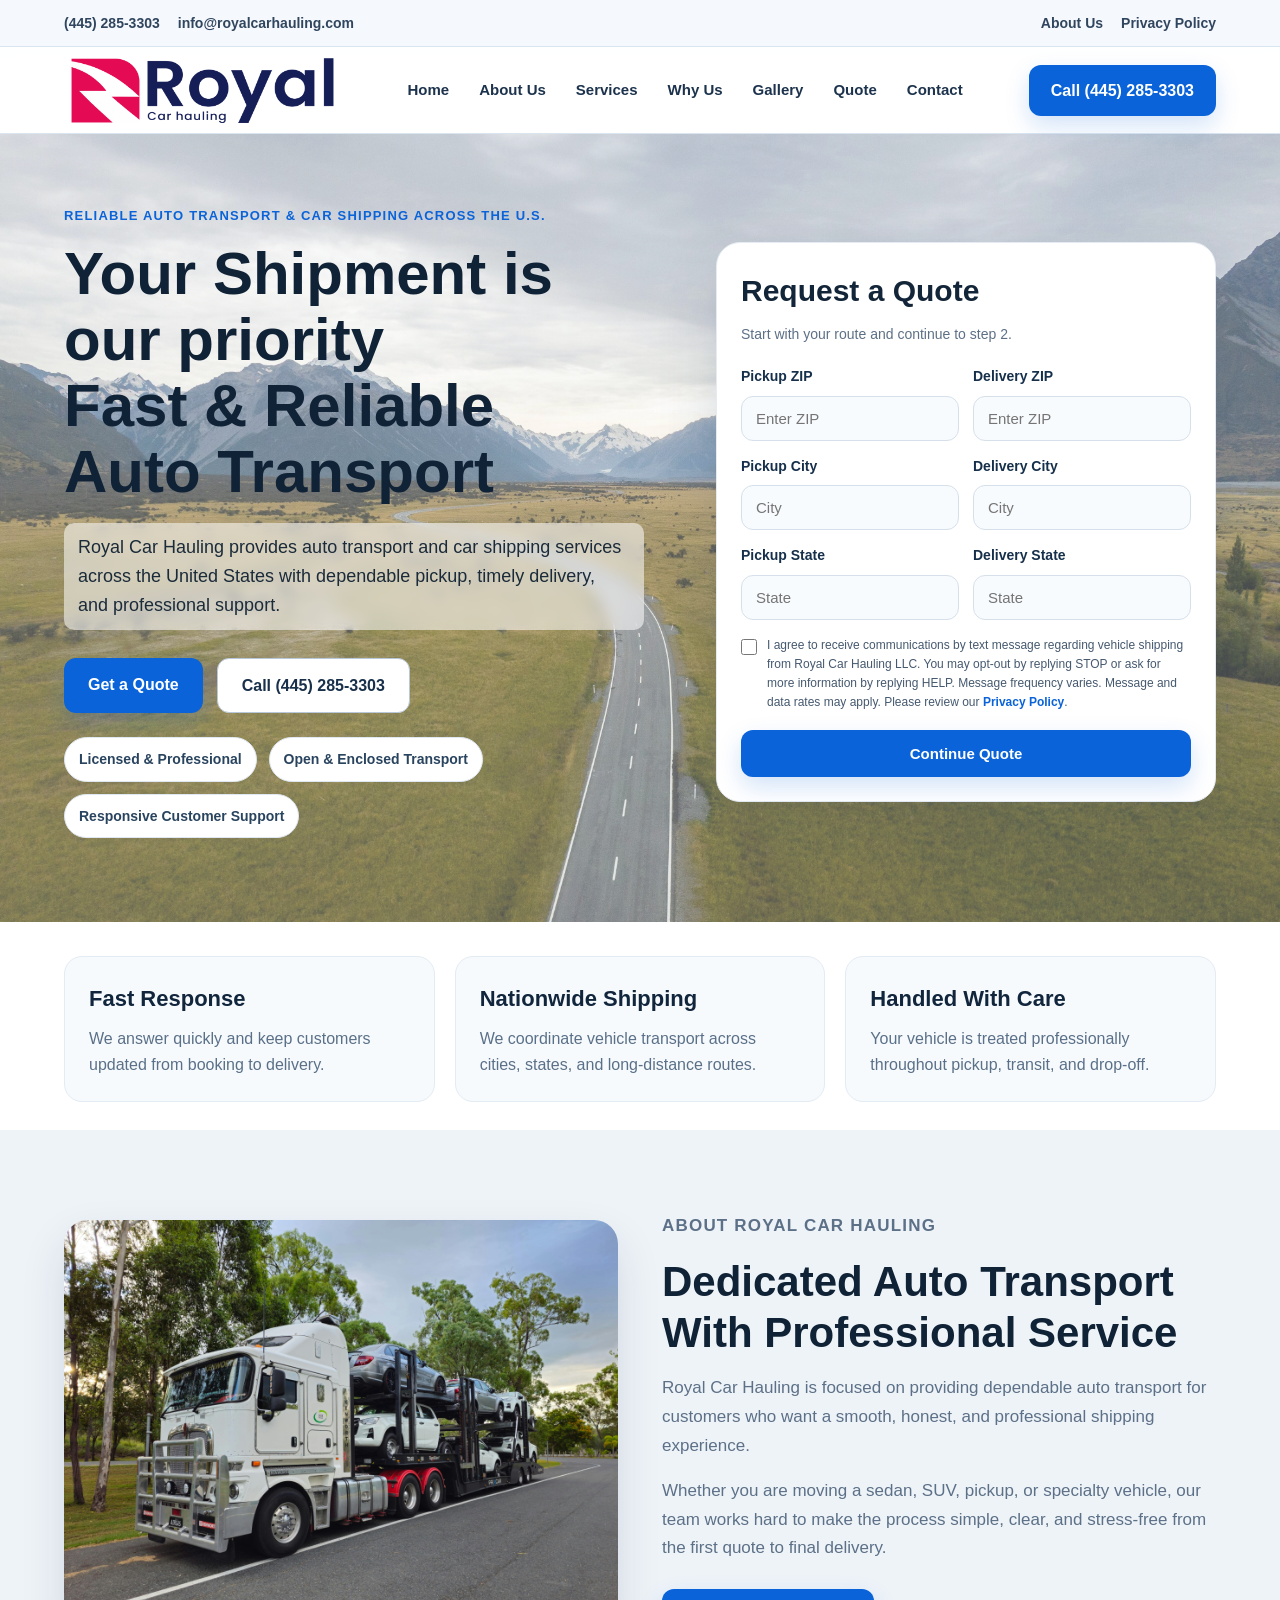
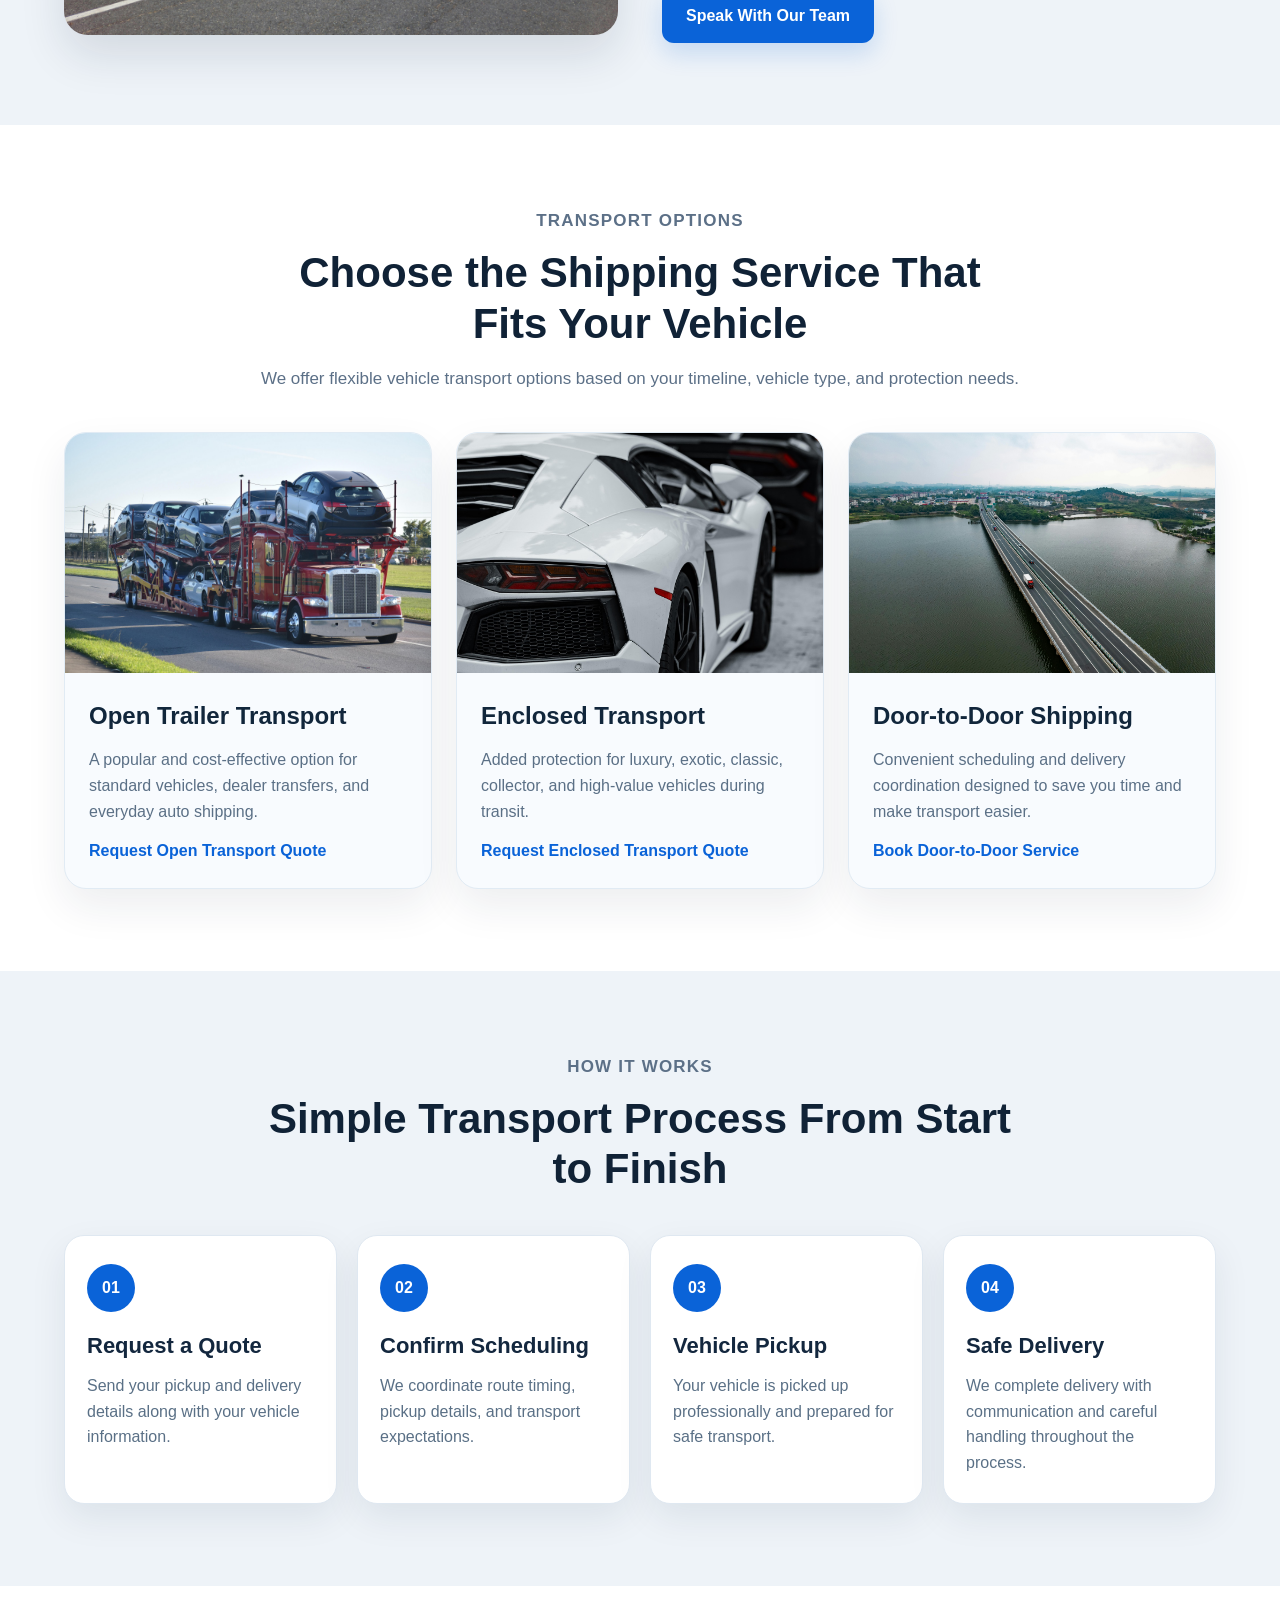
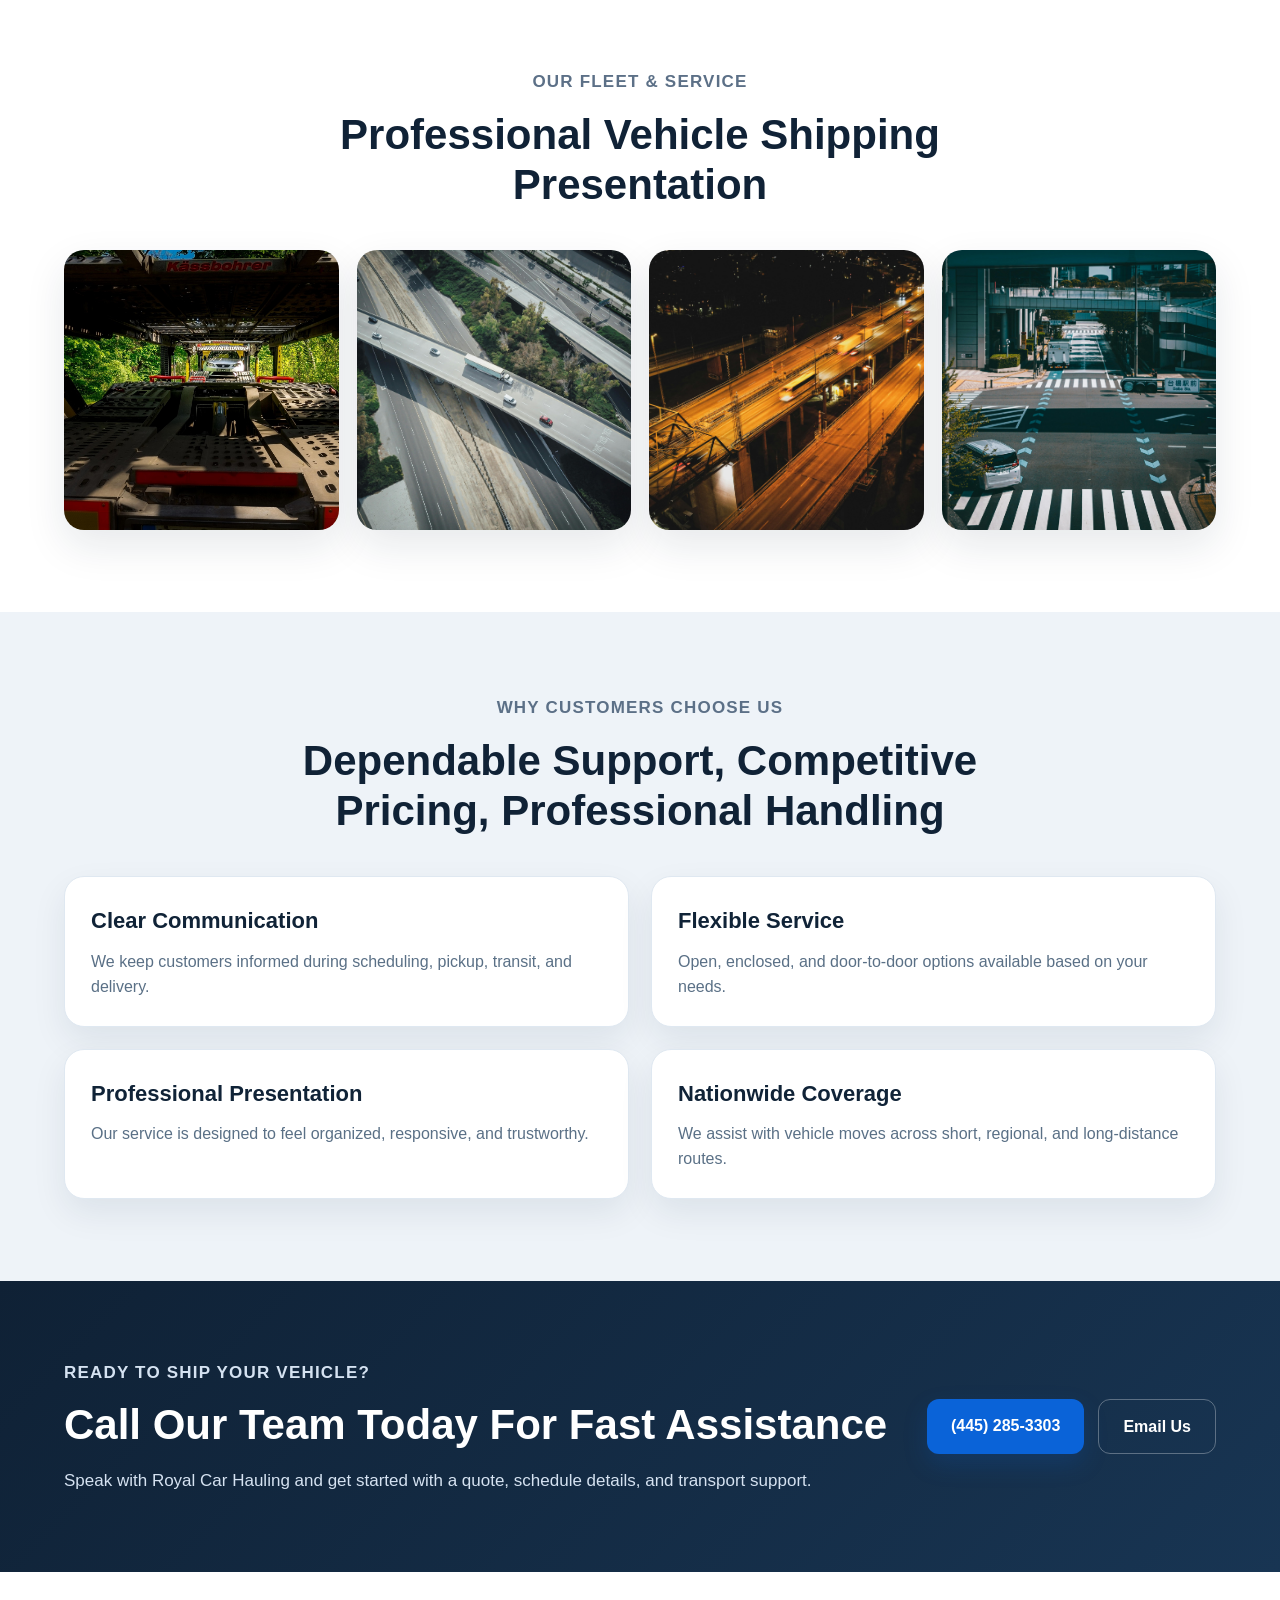
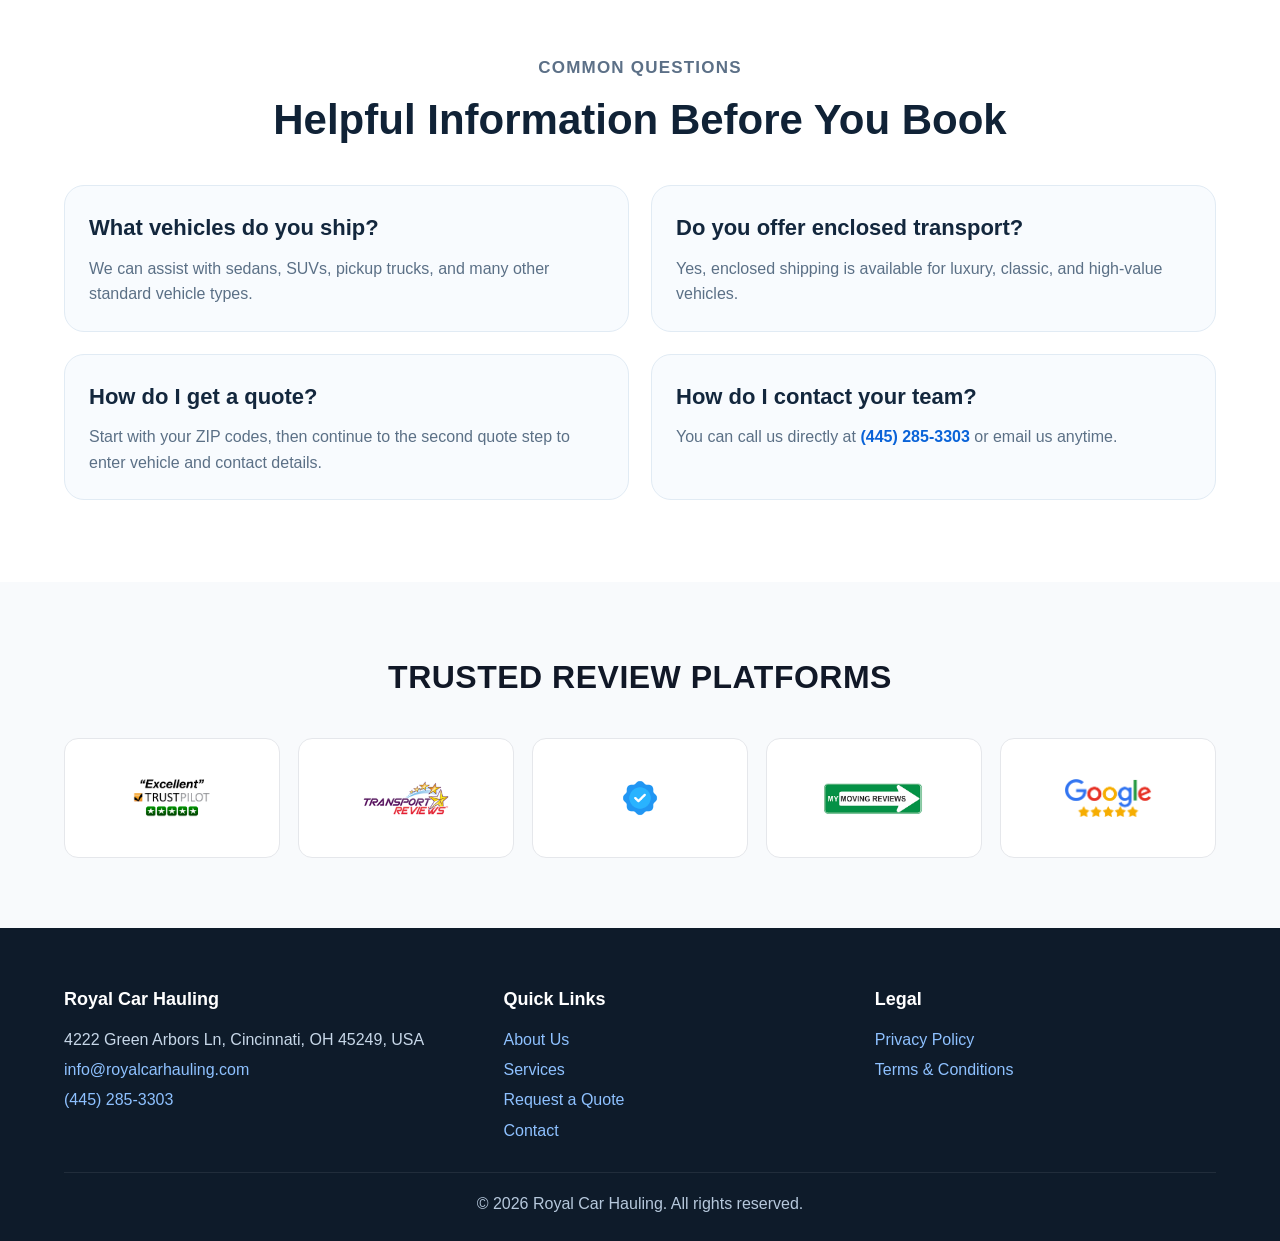
==== index.html @ c190c70a "Update index.html" ====
<!DOCTYPE html>
<html lang="en">
<head>
  <meta charset="UTF-8">
  <meta name="viewport" content="width=device-width, initial-scale=1.0">
<meta name="description" content="Reliable auto transport and car shipping services across the USA. Fast, safe, and affordable vehicle delivery. Get your free quote today.">
  <meta name="keywords" content="auto transport, car shipping, vehicle transport, car shipping USA, auto transport company">

  <link rel="icon" href="favicon.ico" type="image/x-icon">
  <link rel="icon" type="image/png" sizes="32x32" href="favicon-32x32.png">
<link rel="icon" type="image/png" sizes="16x16" href="favicon-16x16.png">
  
  <title>Auto Transport & Car Shipping Services | Royal Car Hauling</title>
  
  <link rel="stylesheet" href="css/style.css">
</head>
<body>

  <div class="top-bar">
    <div class="container top-bar-inner">
      <div class="top-left-links">
        <a href="tel:4452853303" class="top-contact">(445) 285-3303</a>
        <a href="mailto:info@royalcarhauling.com" class="top-contact">info@royalcarhauling.com</a>
      </div>
      <div class="top-right-links">
        <a href="#about" class="top-link">About Us</a>
        <a href="privacy.html" class="top-link">Privacy Policy</a>
      </div>
    </div>
  </div>

  <header class="header">
    <div class="container nav">
      <a href="index.html" class="logo">
        <img src="images/logo.png" alt="Royal Car Hauling auto transport and car shipping company">
      </a>

      <nav class="menu">
        <a href="#home">Home</a>
        <a href="#about">About Us</a>
        <a href="#transport-options">Services</a>
        <a href="#why-us">Why Us</a>
        <a href="#gallery">Gallery</a>
        <a href="#quote">Quote</a>
        <a href="#contact">Contact</a>
      </nav>

      <a href="tel:4452853303" class="call-btn">Call (445) 285-3303</a>
    </div>
  </header>

  <section class="hero" id="home">
    <div class="container hero-content">
      <div class="hero-text">
        <p class="hero-tag">RELIABLE AUTO TRANSPORT & CAR SHIPPING ACROSS THE U.S.</p>
 <h1>
Your Shipment is our priority<br>
Fast & Reliable Auto Transport
</h1>
        <p class="hero-description">
Royal Car Hauling provides auto transport and car shipping services across the United States with dependable pickup, timely delivery, and professional support.
</p>

        <div class="hero-buttons">
          <a href="#quote" class="primary-btn">Get a Quote</a>
          <a href="tel:4452853303" class="secondary-btn">Call (445) 285-3303</a>
        </div>

        <div class="hero-trust-list">
          <span>Licensed & Professional</span>
          <span>Open & Enclosed Transport</span>
          <span>Responsive Customer Support</span>
        </div>
      </div>

      <div class="quote-box quote-box-compact" id="quote">
        <h2>Request a Quote</h2>
        <p class="quote-subtext">Start with your route and continue to step 2.</p>

        <form action="https://formspree.io/f/mojpdavq" method="POST" class="quote-form quote-step-one-form" id="quoteStepOneForm">
          <div class="form-row">
            <div class="form-group">
              <label for="from">Pickup ZIP</label>
              <input id="from" name="pickupZip" type="text" placeholder="Enter ZIP" maxlength="5">
            </div>

            <div class="form-group">
              <label for="to">Delivery ZIP</label>
              <input id="to" name="deliveryZip" type="text" placeholder="Enter ZIP" maxlength="5">
            </div>
          </div>

          <div class="form-row">
            <div class="form-group">
              <label for="fromCity">Pickup City</label>
              <input id="fromCity" type="text" placeholder="City" readonly>
            </div>

            <div class="form-group">
              <label for="toCity">Delivery City</label>
              <input id="toCity" type="text" placeholder="City" readonly>
            </div>
          </div>

          <div class="form-row">
            <div class="form-group">
              <label for="fromState">Pickup State</label>
              <input id="fromState" type="text" placeholder="State" readonly>
            </div>

            <div class="form-group">
              <label for="toState">Delivery State</label>
              <input id="toState" name="deliveryState" type="text" placeholder="State" readonly>
            </div>
          </div>

          <div class="consent-box">
            <label class="consent-label">
              <input type="checkbox" id="smsConsent" name="smsConsent">
              <span>
                I agree to receive communications by text message regarding vehicle shipping from Royal Car Hauling LLC.
                You may opt-out by replying STOP or ask for more information by replying HELP.
                Message frequency varies. Message and data rates may apply.
                Please review our <a href="privacy.html">Privacy Policy</a>.
              </span>
            </label>
          </div>

          <button type="submit" class="submit-btn">Continue Quote</button>
        </form>
      </div>
    </div>
  </section>

  <section class="trust-strip">
    <div class="container trust-strip-grid">
      <div class="trust-item">
        <h3>Fast Response</h3>
        <p>We answer quickly and keep customers updated from booking to delivery.</p>
      </div>
      <div class="trust-item">
        <h3>Nationwide Shipping</h3>
        <p>We coordinate vehicle transport across cities, states, and long-distance routes.</p>
      </div>
      <div class="trust-item">
        <h3>Handled With Care</h3>
        <p>Your vehicle is treated professionally throughout pickup, transit, and drop-off.</p>
      </div>
    </div>
  </section>

  <section class="about-section section-light" id="about">
    <div class="container two-column-section">
      <div class="section-image-card">
        <img src="images/about-transport.jpg" alt="Car hauling trailer">
      </div>

      <div class="section-text">
        <p class="section-tag">ABOUT ROYAL CAR HAULING</p>
        <h2>Dedicated Auto Transport With Professional Service</h2>
        <p>
          Royal Car Hauling is focused on providing dependable auto transport for customers who want a smooth,
          honest, and professional shipping experience.
        </p>
        <p>
          Whether you are moving a sedan, SUV, pickup, or specialty vehicle, our team works hard to make the
          process simple, clear, and stress-free from the first quote to final delivery.
        </p>
        <a href="#contact" class="primary-btn">Speak With Our Team</a>
      </div>
    </div>
  </section>

  <section class="transport-options section-white" id="transport-options">
    <div class="container">
      <div class="section-heading center">
        <p class="section-tag">TRANSPORT OPTIONS</p>
        <h2>Choose the Shipping Service That Fits Your Vehicle</h2>
        <p>
          We offer flexible vehicle transport options based on your timeline, vehicle type, and protection needs.
        </p>
      </div>

      <div class="service-grid">
        <div class="service-card">
          <img src="images/open-transport.jpg" alt="Open trailer vehicle transport">
          <div class="service-card-content">
            <h3>Open Trailer Transport</h3>
            <p>
              A popular and cost-effective option for standard vehicles, dealer transfers, and everyday auto shipping.
            </p>
            <a href="#quote" class="text-link">Request Open Transport Quote</a>
          </div>
        </div>

        <div class="service-card">
          <img src="images/enclosed-transport.jpg" alt="Enclosed trailer vehicle transport">
          <div class="service-card-content">
            <h3>Enclosed Transport</h3>
            <p>
              Added protection for luxury, exotic, classic, collector, and high-value vehicles during transit.
            </p>
            <a href="#quote" class="text-link">Request Enclosed Transport Quote</a>
          </div>
        </div>

        <div class="service-card">
          <img src="images/door-to-door.jpg" alt="Door to door car shipping">
          <div class="service-card-content">
            <h3>Door-to-Door Shipping</h3>
            <p>
              Convenient scheduling and delivery coordination designed to save you time and make transport easier.
            </p>
            <a href="#quote" class="text-link">Book Door-to-Door Service</a>
          </div>
        </div>
      </div>
    </div>
  </section>

  <section class="process-section section-light">
    <div class="container">
      <div class="section-heading center">
        <p class="section-tag">HOW IT WORKS</p>
        <h2>Simple Transport Process From Start to Finish</h2>
      </div>

      <div class="process-grid">
        <div class="process-card">
          <span>01</span>
          <h3>Request a Quote</h3>
          <p>Send your pickup and delivery details along with your vehicle information.</p>
        </div>

        <div class="process-card">
          <span>02</span>
          <h3>Confirm Scheduling</h3>
          <p>We coordinate route timing, pickup details, and transport expectations.</p>
        </div>

        <div class="process-card">
          <span>03</span>
          <h3>Vehicle Pickup</h3>
          <p>Your vehicle is picked up professionally and prepared for safe transport.</p>
        </div>

        <div class="process-card">
          <span>04</span>
          <h3>Safe Delivery</h3>
          <p>We complete delivery with communication and careful handling throughout the process.</p>
        </div>
      </div>
    </div>
  </section>

  <section class="gallery-section section-white" id="gallery">
    <div class="container">
      <div class="section-heading center">
        <p class="section-tag">OUR FLEET & SERVICE</p>
        <h2>Professional Vehicle Shipping Presentation</h2>
      </div>

      <div class="gallery-grid">
        <div class="gallery-card"><img src="images/gallery-1.jpg" alt="Vehicle loading on trailer"></div>
        <div class="gallery-card"><img src="images/gallery-2.jpg" alt="Enclosed trailer shipping"></div>
        <div class="gallery-card"><img src="images/gallery-3.jpg" alt="Car delivery service"></div>
        <div class="gallery-card"><img src="images/gallery-4.jpg" alt="Transport truck on highway"></div>
      </div>
    </div>
  </section>

  <section class="why-us-section section-light" id="why-us">
    <div class="container">
      <div class="section-heading center">
        <p class="section-tag">WHY CUSTOMERS CHOOSE US</p>
        <h2>Dependable Support, Competitive Pricing, Professional Handling</h2>
      </div>

      <div class="benefit-grid">
        <div class="benefit-card">
          <h3>Clear Communication</h3>
          <p>We keep customers informed during scheduling, pickup, transit, and delivery.</p>
        </div>
        <div class="benefit-card">
          <h3>Flexible Service</h3>
          <p>Open, enclosed, and door-to-door options available based on your needs.</p>
        </div>
        <div class="benefit-card">
          <h3>Professional Presentation</h3>
          <p>Our service is designed to feel organized, responsive, and trustworthy.</p>
        </div>
        <div class="benefit-card">
          <h3>Nationwide Coverage</h3>
          <p>We assist with vehicle moves across short, regional, and long-distance routes.</p>
        </div>
      </div>
    </div>
  </section>

  <section class="cta-band" id="contact">
    <div class="container cta-band-content">
      <div>
        <p class="section-tag light-tag">READY TO SHIP YOUR VEHICLE?</p>
        <h2>Call Our Team Today For Fast Assistance</h2>
        <p>
          Speak with Royal Car Hauling and get started with a quote, schedule details, and transport support.
        </p>
      </div>

      <div class="cta-band-buttons">
        <a href="tel:4452853303" class="primary-btn">(445) 285-3303</a>
        <a href="mailto:info@royalcarhauling.com" class="secondary-btn dark-secondary">Email Us</a>
      </div>
    </div>
  </section>

  <section class="faq-section section-white">
    <div class="container">
      <div class="section-heading center">
        <p class="section-tag">COMMON QUESTIONS</p>
        <h2>Helpful Information Before You Book</h2>
      </div>

      <div class="faq-grid">
        <div class="faq-card">
          <h3>What vehicles do you ship?</h3>
          <p>We can assist with sedans, SUVs, pickup trucks, and many other standard vehicle types.</p>
        </div>

        <div class="faq-card">
          <h3>Do you offer enclosed transport?</h3>
          <p>Yes, enclosed shipping is available for luxury, classic, and high-value vehicles.</p>
        </div>

        <div class="faq-card">
          <h3>How do I get a quote?</h3>
          <p>Start with your ZIP codes, then continue to the second quote step to enter vehicle and contact details.</p>
        </div>

        <div class="faq-card">
          <h3>How do I contact your team?</h3>
          <p>You can call us directly at <a href="tel:4452853303">(445) 285-3303</a> or email us anytime.</p>
        </div>
      </div>
    </div>
  </section>

  <section class="reviews-platforms">
  <div class="container">
    <div class="reviews-header">
      <h2>Trusted Review Platforms</h2>

    </div>

    <div class="reviews-platforms-grid">
      <div class="review-platform-card">
        <img src="images/trustpilot.png" alt="Trustpilot">
      
      </div>

      <div class="review-platform-card">
        <img src="images/transportreviews.png" alt="Transport Reviews">
       
      </div>

      <div class="review-platform-card">
        <img src="images/verifiedmovers.png" alt="Verified Movers">
       
      </div>

      <div class="review-platform-card">
        <img src="images/movingreviews.png" alt="Moving Reviews">
        
      </div>

      <div class="review-platform-card">
        <img src="images/google.png" alt="Google Reviews">
        
      </div>
    </div>
  </div>
</section>

  <footer class="footer">
    <div class="container footer-grid">
      <div class="footer-col">
        <p class="footer-title">Royal Car Hauling</p>
        <p>4222 Green Arbors Ln, Cincinnati, OH 45249, USA</p>
        <p><a href="mailto:info@royalcarhauling.com">info@royalcarhauling.com</a></p>
        <p><a href="tel:4452853303">(445) 285-3303</a></p>
      </div>

      <div class="footer-col">
        <p class="footer-title">Quick Links</p>
        <p><a href="#about">About Us</a></p>
        <p><a href="#transport-options">Services</a></p>
        <p><a href="#quote">Request a Quote</a></p>
        <p><a href="#contact">Contact</a></p>
      </div>

      <div class="footer-col">
        <p class="footer-title">Legal</p>
        <p><a href="privacy.html">Privacy Policy</a></p>
        <p><a href="terms.html">Terms & Conditions</a></p>
      </div>
    </div>

    <div class="container footer-bottom">
      <p>© 2026 Royal Car Hauling. All rights reserved.</p>
    </div>
  </footer>

  <script src="js/script.js"></script>
</body>
</html>
---- css/style.css ----
* {
  margin: 0;
  padding: 0;
  box-sizing: border-box;
}

html {
  scroll-behavior: smooth;
}

body {
  font-family: Arial, sans-serif;
  background: #eef3f8;
  color: #142235;
  line-height: 1.6;
}

a {
  text-decoration: none;
}

img {
  max-width: 100%;
  display: block;
}

.container {
  width: 90%;
  max-width: 1280px;
  margin: 0 auto;
}

/* TOP BAR */
.top-bar {
  background: #f5f8fc;
  border-bottom: 1px solid #dbe5f0;
}

.top-bar-inner {
  display: flex;
  justify-content: space-between;
  align-items: center;
  padding: 12px 0;
  gap: 18px;
  flex-wrap: wrap;
}

.top-left-links,
.top-right-links {
  display: flex;
  align-items: center;
  gap: 18px;
  flex-wrap: wrap;
}

.top-contact,
.top-link {
  color: #30455e;
  font-size: 14px;
  font-weight: 700;
}

.top-contact:hover,
.top-link:hover {
  color: #0d2238;
}

/* HEADER */
.header {
  background: rgba(255, 255, 255, 0.95);
  border-bottom: 1px solid #dbe5f0;
  position: sticky;
  top: 0;
  z-index: 100;
  backdrop-filter: blur(8px);
}

.nav {
  display: flex;
  align-items: center;
  justify-content: space-between;
  min-height: 86px;
  gap: 20px;
}

.logo img {
  height: 65px;
  width: auto;
  display: block;
}

.logo {
    display: flex;
    align-items: center;
}

.menu {
  display: flex;
  align-items: center;
  gap: 30px;
  flex-wrap: wrap;
}

.menu a {
  color: #1d334d;
  font-size: 15px;
  font-weight: 700;
}

.menu a:hover {
  color: #0a63d8;
}

.call-btn,
.primary-btn,
.secondary-btn,
.submit-btn,
.radio-pill {
  display: inline-block;
  border-radius: 12px;
  font-weight: 700;
  transition: 0.25s ease;
}

.call-btn {
  background: #0a63d8;
  color: #ffffff;
  padding: 13px 22px;
  box-shadow: 0 10px 24px rgba(10, 99, 216, 0.18);
}

.call-btn:hover {
  background: #084fae;
}

.primary-btn {
  background: #0a63d8;
  color: #ffffff;
  padding: 14px 24px;
  box-shadow: 0 10px 24px rgba(10, 99, 216, 0.18);
}

.primary-btn:hover {
  background: #084fae;
}

.secondary-btn {
  border: 1px solid #b8c8da;
  color: #18304a;
  background: #ffffff;
  padding: 14px 24px;
}

.secondary-btn:hover {
  background: #f4f8fc;
}

.dark-secondary {
  border-color: rgba(255,255,255,0.3);
  color: #ffffff;
  background: transparent;
}

.dark-secondary:hover {
  background: rgba(255,255,255,0.08);
}

/* HERO */
.hero {
  padding: 72px 0 84px;
  background:
  linear-gradient(135deg, rgba(255,255,255,0.35), rgba(236,243,251,0.30)),
  url("../images/hero-big.jpg") center center / cover no-repeat;
}

.hero-content {
  display: grid;
  grid-template-columns: 1.05fr 0.95fr;
  gap: 48px;
  align-items: center;
}

.hero-text {
  max-width: 720px;
}

.hero-tag,
.section-tag {
  color: #0a63d8;
  font-size: 13px;
  font-weight: 800;
  letter-spacing: 1.2px;
  text-transform: uppercase;
  margin-bottom: 14px;
}

.light-tag {
  color: #9dc8ff;
}

.hero-text h1 {
    font-size: 60px;
    line-height: 1.1;
    margin-bottom: 18px;
    color: #102236;
    font-weight: 800;
    letter-spacing: 0;
    max-width: 700px;
}

.hero-description {
  color: #1b2b3a;   /* ← changed */
  font-size: 18px;
  max-width: 650px;
  margin-bottom: 28px;

  background: rgba(255,255,255,0.55);  /* ← added */
  padding: 10px 14px;                  /* ← added */
  border-radius: 10px;                 /* ← added */
  display: inline-block;               /* ← added */

  backdrop-filter: blur(6px);
  -webkit-backdrop-filter: blur(6px);
}

.hero-buttons {
  display: flex;
  gap: 14px;
  flex-wrap: wrap;
  margin-bottom: 24px;
}

.hero-trust-list {
  display: flex;
  gap: 12px;
  flex-wrap: wrap;
}

.hero-trust-list span {
  background: #ffffff;
  border: 1px solid #dfe7f1;
  color: #29445f;
  padding: 10px 14px;
  border-radius: 999px;
  font-size: 14px;
  font-weight: 700;
}

/* QUOTE FORM */
.quote-box {
  background: #ffffff;
  border-radius: 24px;
  padding: 28px;
  width: 100%;
  max-width: 560px;
  margin-left: auto;
  box-shadow: 0 25px 60px rgba(24, 49, 79, 0.16);
  border: 1px solid #e4ebf3;
}

.quote-box-compact {
  max-width: 500px;
  padding: 24px;
}

.quote-box h2 {
  font-size: 30px;
  margin-bottom: 8px;
  color: #132538;
}

.quote-subtext {
  color: #5d7086;
  font-size: 14px;
  margin-bottom: 20px;
}

.quote-form {
  display: flex;
  flex-direction: column;
  gap: 14px;
}

.form-group label {
  display: block;
  color: #16304b;
  font-size: 14px;
  font-weight: 700;
  margin-bottom: 8px;
}

.form-group input,
.form-group select {
  width: 100%;
  padding: 13px 14px;
  border: 1px solid #d6e0eb;
  border-radius: 12px;
  font-size: 15px;
  outline: none;
  background: #f8fbfe;
  color: #12263b;
}

.form-group input:focus,
.form-group select:focus {
  border-color: #0a63d8;
  background: #ffffff;
}

.form-row {
  display: grid;
  grid-template-columns: 1fr 1fr;
  gap: 14px;
}

.readonly-route {
  background: #f3f7fb !important;
  color: #29445f !important;
  font-weight: 700;
}

.consent-box {
  margin-top: 2px;
  margin-bottom: 4px;
}

.consent-label {
  display: flex;
  align-items: flex-start;
  gap: 10px;
  color: #45596f;
  font-size: 12px;
  line-height: 1.6;
}

.consent-label input[type="checkbox"] {
  margin-top: 3px;
  width: 16px;
  height: 16px;
  flex-shrink: 0;
}

.consent-label a {
  color: #0a63d8;
  font-weight: 700;
}

.submit-btn {
  width: 100%;
  border: none;
  background: #0a63d8;
  color: #ffffff;
  padding: 15px 18px;
  cursor: pointer;
  font-size: 15px;
  box-shadow: 0 10px 24px rgba(10, 99, 216, 0.18);
}

.submit-btn:hover {
  background: #084fae;
}

.radio-group {
  display: flex;
  gap: 10px;
  flex-wrap: wrap;
}

.radio-pill {
  position: relative;
  cursor: pointer;
  border: 1px solid #d6e0eb;
  background: #f8fbfe;
  color: #16304b;
  padding: 12px 16px;
  min-width: 130px;
  text-align: center;
}

.radio-pill input {
  position: absolute;
  opacity: 0;
  pointer-events: none;
}

.radio-pill.active {
  background: #0a63d8;
  border-color: #0a63d8;
  color: #ffffff;
}

/* QUOTE STEP PAGE */
.quote-page-section {
  padding: 72px 0 84px;
  background:
    linear-gradient(135deg, rgba(255,255,255,0.96), rgba(236,243,251,0.96)),
    url("../images/hero-bg.jpg") center center / cover no-repeat;
}

.quote-page-wrap {
  max-width: 880px;
  margin: 0 auto;
}

.quote-page-card {
  background: #ffffff;
  border-radius: 24px;
  padding: 34px;
  box-shadow: 0 25px 60px rgba(24, 49, 79, 0.16);
  border: 1px solid #e4ebf3;
}

.quote-page-top {
  margin-bottom: 24px;
}

.quote-page-top h1 {
  font-size: 42px;
  line-height: 1.15;
  color: #102236;
  margin-bottom: 10px;
}

.quote-page-top p {
  color: #5d7086;
  font-size: 16px;
}

.back-link {
  display: inline-block;
  margin-bottom: 16px;
  color: #0a63d8;
  font-weight: 700;
}

.route-preview {
  display: grid;
  grid-template-columns: repeat(2, 1fr);
  gap: 14px;
  margin-bottom: 18px;
}

.route-preview-box {
  background: #f7fbff;
  border: 1px solid #dfe8f1;
  border-radius: 16px;
  padding: 16px;
}

.route-preview-box small {
  display: block;
  color: #5d7086;
  font-size: 12px;
  margin-bottom: 4px;
}

.route-preview-box strong {
  color: #132538;
  font-size: 16px;
}

/* GENERIC SECTIONS */
.section-light {
  background: #eef3f8;
  padding: 82px 0;
}

.section-white {
  background: #ffffff;
  padding: 82px 0;
}

.section-heading {
  max-width: 760px;
  margin-bottom: 40px;
}

.section-heading.center {
  text-align: center;
  margin-left: auto;
  margin-right: auto;
}

.section-heading h2,
.section-text h2,
.cta-band h2 {
  font-size: 42px;
  line-height: 1.2;
  margin-bottom: 16px;
  color: #102236;
}

.section-heading p,
.section-text p,
.cta-band p {
  color: #5c7087;
  font-size: 17px;
}

/* TRUST STRIP */
.trust-strip {
  background: #ffffff;
  padding: 34px 0 28px;
}

.trust-strip-grid {
  display: grid;
  grid-template-columns: repeat(3, 1fr);
  gap: 20px;
}

.trust-item {
  background: #f7fafd;
  border: 1px solid #e3ebf4;
  border-radius: 18px;
  padding: 24px;
}

.trust-item h3 {
  font-size: 22px;
  margin-bottom: 10px;
  color: #11263d;
}

.trust-item p {
  color: #5a7088;
}

/* TWO COLUMN */
.two-column-section {
  display: grid;
  grid-template-columns: 1fr 1fr;
  gap: 44px;
  align-items: center;
}

.section-image-card {
  border-radius: 24px;
  overflow: hidden;
  box-shadow: 0 20px 45px rgba(17, 37, 61, 0.12);
}

.section-image-card img {
  width: 100%;
  height: 100%;
  object-fit: cover;
}

.section-text p {
  margin-bottom: 18px;
}

.section-text .primary-btn {
  margin-top: 10px;
}

/* SERVICES */
.service-grid {
  display: grid;
  grid-template-columns: repeat(3, 1fr);
  gap: 24px;
}

.service-card {
  background: #f8fbfe;
  border: 1px solid #e1ebf4;
  border-radius: 22px;
  overflow: hidden;
  box-shadow: 0 18px 40px rgba(22, 42, 66, 0.08);
}

.service-card img {
  width: 100%;
  height: 240px;
  object-fit: cover;
}

.service-card-content {
  padding: 24px;
}

.service-card-content h3 {
  font-size: 24px;
  margin-bottom: 12px;
  color: #11263b;
}

.service-card-content p {
  color: #5b7086;
  margin-bottom: 14px;
}

.text-link {
  color: #0a63d8;
  font-weight: 700;
}

/* PROCESS */
.process-grid {
  display: grid;
  grid-template-columns: repeat(4, 1fr);
  gap: 20px;
}

.process-card {
  background: #ffffff;
  border: 1px solid #dfe8f1;
  border-radius: 20px;
  padding: 28px 22px;
  box-shadow: 0 14px 36px rgba(17, 37, 61, 0.08);
}

.process-card span {
  display: inline-block;
  width: 48px;
  height: 48px;
  line-height: 48px;
  text-align: center;
  border-radius: 50%;
  background: #0a63d8;
  color: #ffffff;
  font-weight: 800;
  margin-bottom: 16px;
}

.process-card h3 {
  font-size: 22px;
  margin-bottom: 10px;
  color: #13273e;
}

.process-card p {
  color: #5a7086;
}

/* GALLERY */
.gallery-grid {
  display: grid;
  grid-template-columns: repeat(4, 1fr);
  gap: 18px;
}

.gallery-card {
  border-radius: 20px;
  overflow: hidden;
  box-shadow: 0 16px 40px rgba(17, 37, 61, 0.1);
}

.gallery-card img {
  width: 100%;
  height: 280px;
  object-fit: cover;
}

/* BENEFITS */
.benefit-grid {
  display: grid;
  grid-template-columns: repeat(2, 1fr);
  gap: 22px;
}

.benefit-card {
  background: #ffffff;
  border: 1px solid #dfe8f1;
  border-radius: 20px;
  padding: 26px;
  box-shadow: 0 14px 34px rgba(17, 37, 61, 0.08);
}

.benefit-card h3 {
  font-size: 22px;
  margin-bottom: 10px;
  color: #102337;
}

.benefit-card p {
  color: #5a7086;
}

/* CTA BAND */
.cta-band {
  background: linear-gradient(135deg, #0f2135, #183553);
  padding: 78px 0;
  color: #ffffff;
}

.cta-band-content {
  display: flex;
  justify-content: space-between;
  align-items: center;
  gap: 28px;
}

.cta-band h2 {
  color: #ffffff;
}

.cta-band p {
  color: #d5e2f1;
}

.cta-band-buttons {
  display: flex;
  gap: 14px;
  flex-wrap: wrap;
}

/* FAQ */
.faq-grid {
  display: grid;
  grid-template-columns: repeat(2, 1fr);
  gap: 22px;
}

.faq-card {
  background: #f8fbfe;
  border: 1px solid #e1ebf4;
  border-radius: 20px;
  padding: 24px;
}

.faq-card h3 {
  font-size: 22px;
  margin-bottom: 10px;
  color: #13273d;
}

.faq-card p {
  color: #5b7086;
}

.faq-card a {
  color: #0a63d8;
  font-weight: 700;
}

/* FOOTER */
.footer {
  background: #0e1b2a;
  padding: 54px 0 24px;
}

.footer-grid {
  display: grid;
  grid-template-columns: 1.2fr 1fr 1fr;
  gap: 30px;
  margin-bottom: 26px;
}

.footer-col {
  color: #c7d7e8;
  line-height: 1.9;
}

.footer-title {
  font-size: 18px;
  font-weight: 800;
  color: #ffffff;
  margin-bottom: 8px;
}

.footer-col a {
  color: #8ec1ff;
}

.footer-col a:hover {
  color: #ffffff;
}

.footer-bottom {
  border-top: 1px solid rgba(255,255,255,0.08);
  padding-top: 18px;
  text-align: center;
  color: #b6c8dc;
}

/* RESPONSIVE */
@media (max-width: 1180px) {
  .hero-content,
  .two-column-section,
  .route-preview {
    grid-template-columns: 1fr;
  }

  .quote-box {
    margin-left: 0;
  }

  .service-grid,
  .process-grid,
  .gallery-grid {
    grid-template-columns: repeat(2, 1fr);
  }

  .cta-band-content {
    flex-direction: column;
    align-items: flex-start;
  }
}

@media (max-width: 900px) {
  .nav {
    flex-wrap: wrap;
    justify-content: center;
    padding: 18px 0;
  }

  .menu {
    justify-content: center;
    gap: 18px;
  }

  .trust-strip-grid,
  .benefit-grid,
  .faq-grid,
  .footer-grid {
    grid-template-columns: 1fr;
  }

  .hero-text h1,
  .quote-page-top h1 {
    font-size: 46px;
  }

  .section-heading h2,
  .section-text h2,
  .cta-band h2 {
    font-size: 34px;
  }
}

@media (max-width: 640px) {
  .form-row,
  .service-grid,
  .process-grid,
  .gallery-grid {
    grid-template-columns: 1fr;
  }

  .hero,
  .quote-page-section {
    padding: 56px 0 64px;
  }

  .hero-text h1,
  .quote-page-top h1 {
    font-size: 38px;
  }

  .hero-description {
    font-size: 16px;
  }

  .quote-box,
  .quote-page-card {
    padding: 22px;
  }

  .logo img {
    height: 52px;
  }

  .call-btn,
  .primary-btn,
  .secondary-btn {
    width: 100%;
    text-align: center;
  }

  .hero-buttons,
  .cta-band-buttons {
    flex-direction: column;
    width: 100%;
  }

  .top-bar-inner {
    align-items: flex-start;
  }

  .radio-pill {
    width: 100%;
  }
}
.section-text {
    max-width: 900px;
    margin: 0 auto;
}

.section-text p {
    line-height: 1.7;
    margin-bottom: 16px;
}
.reviews-platforms {
    padding: 70px 0;
    background: #f8fafc;
}

.reviews-header {
    text-align: center;
    margin-bottom: 35px;
}

.reviews-header h2 {
    font-size: 2rem;
    font-weight: 800;
    color: #111827;
    margin-bottom: 10px;
    text-transform: uppercase;
    letter-spacing: 0.5px;
}

.reviews-header p {
    font-size: 1rem;
    color: #6b7280;
    margin: 0;
}

.reviews-platforms-grid {
    display: grid;
    grid-template-columns: repeat(5, 1fr);
    gap: 18px;
}

.review-platform-card {
    background: #ffffff;
    border: 1px solid #e5e7eb;
    border-radius: 14px;
    padding: 22px 18px;
    min-height: 120px;
    display: flex;
    flex-direction: column;
    align-items: center;
    justify-content: center;
    gap: 12px;
    text-align: center;
}

.review-platform-card img {
    max-width: 150px;
    max-height: 38px;
    width: auto;
    height: auto;
    object-fit: contain;
    display: block;
}

.review-platform-card span {
    font-size: 0.95rem;
    font-weight: 600;
    color: #475569;
}

@media (max-width: 1100px) {
    .reviews-platforms-grid {
        grid-template-columns: repeat(3, 1fr);
    }
}

@media (max-width: 700px) {
    .reviews-platforms-grid {
        grid-template-columns: repeat(2, 1fr);
    }

    .reviews-header h2 {
        font-size: 1.6rem;
    }
}

@media (max-width: 480px) {
    .reviews-platforms-grid {
        grid-template-columns: 1fr;
    }
}
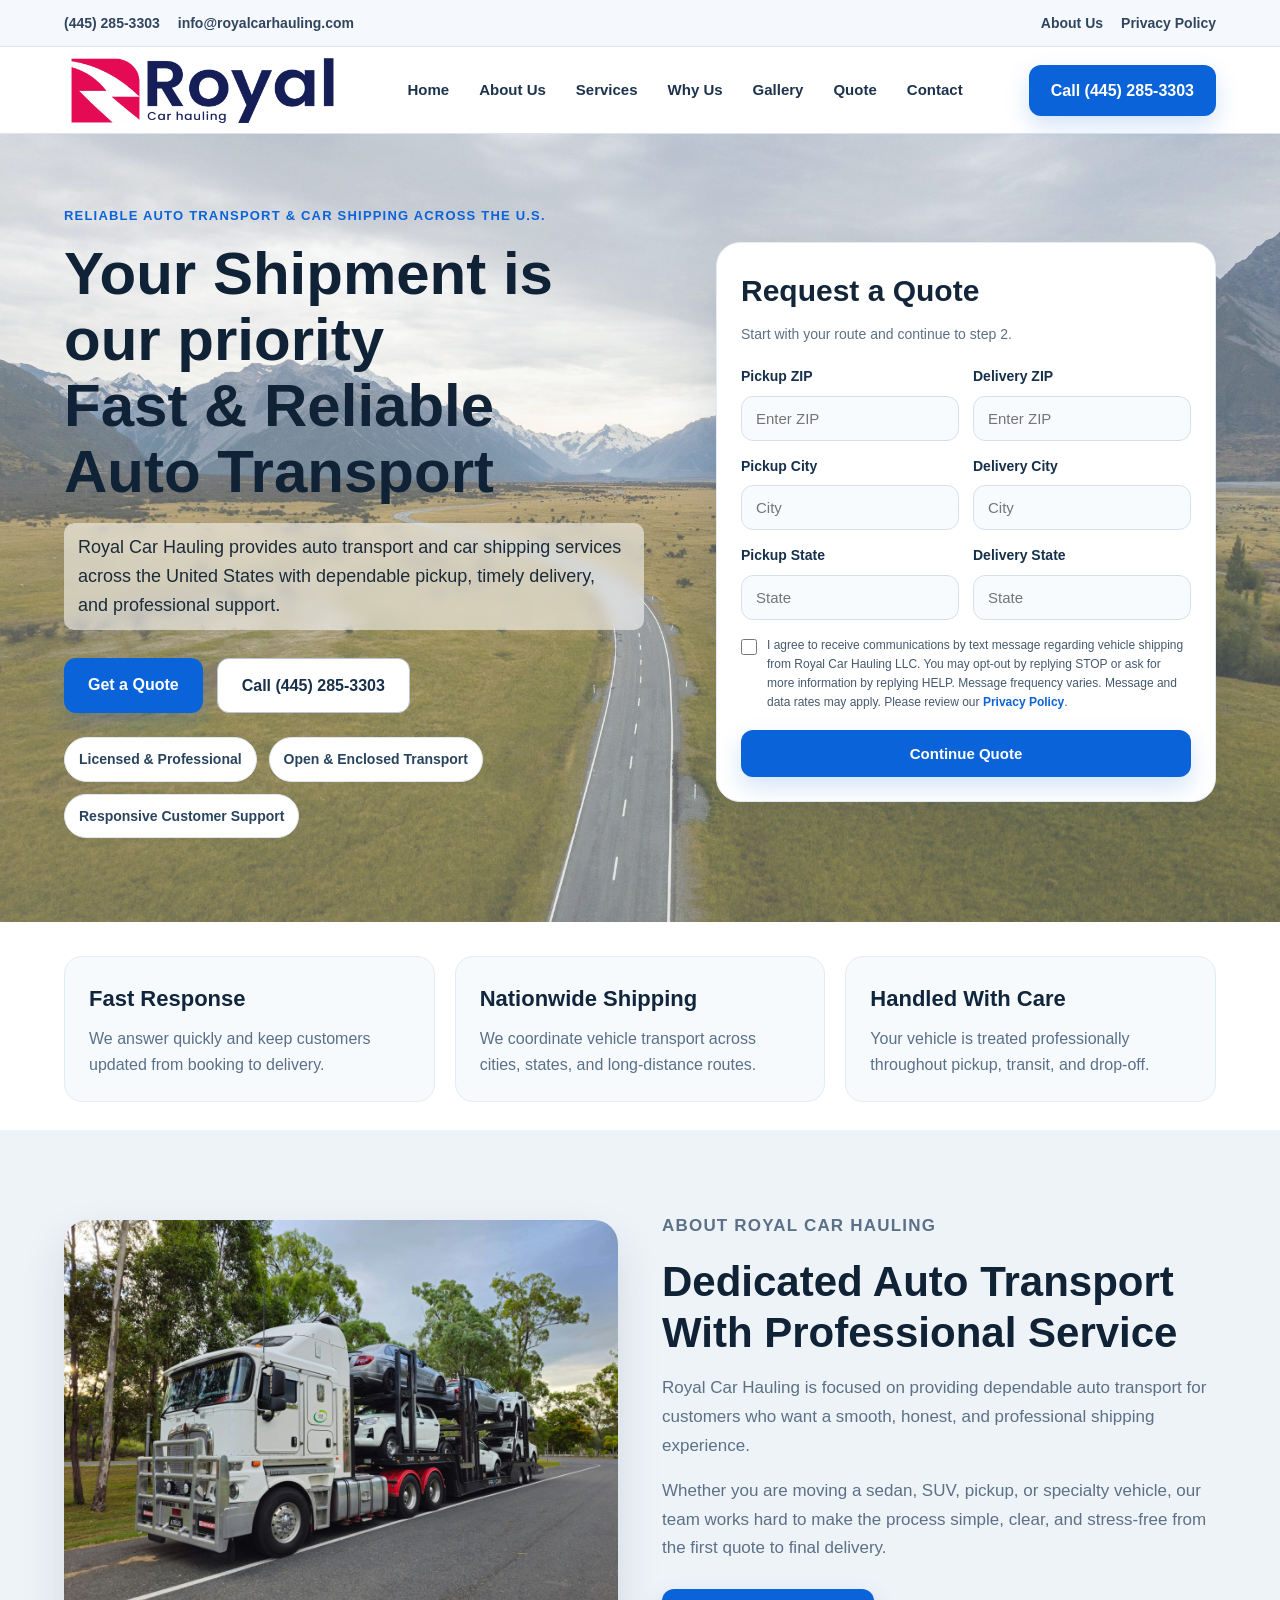
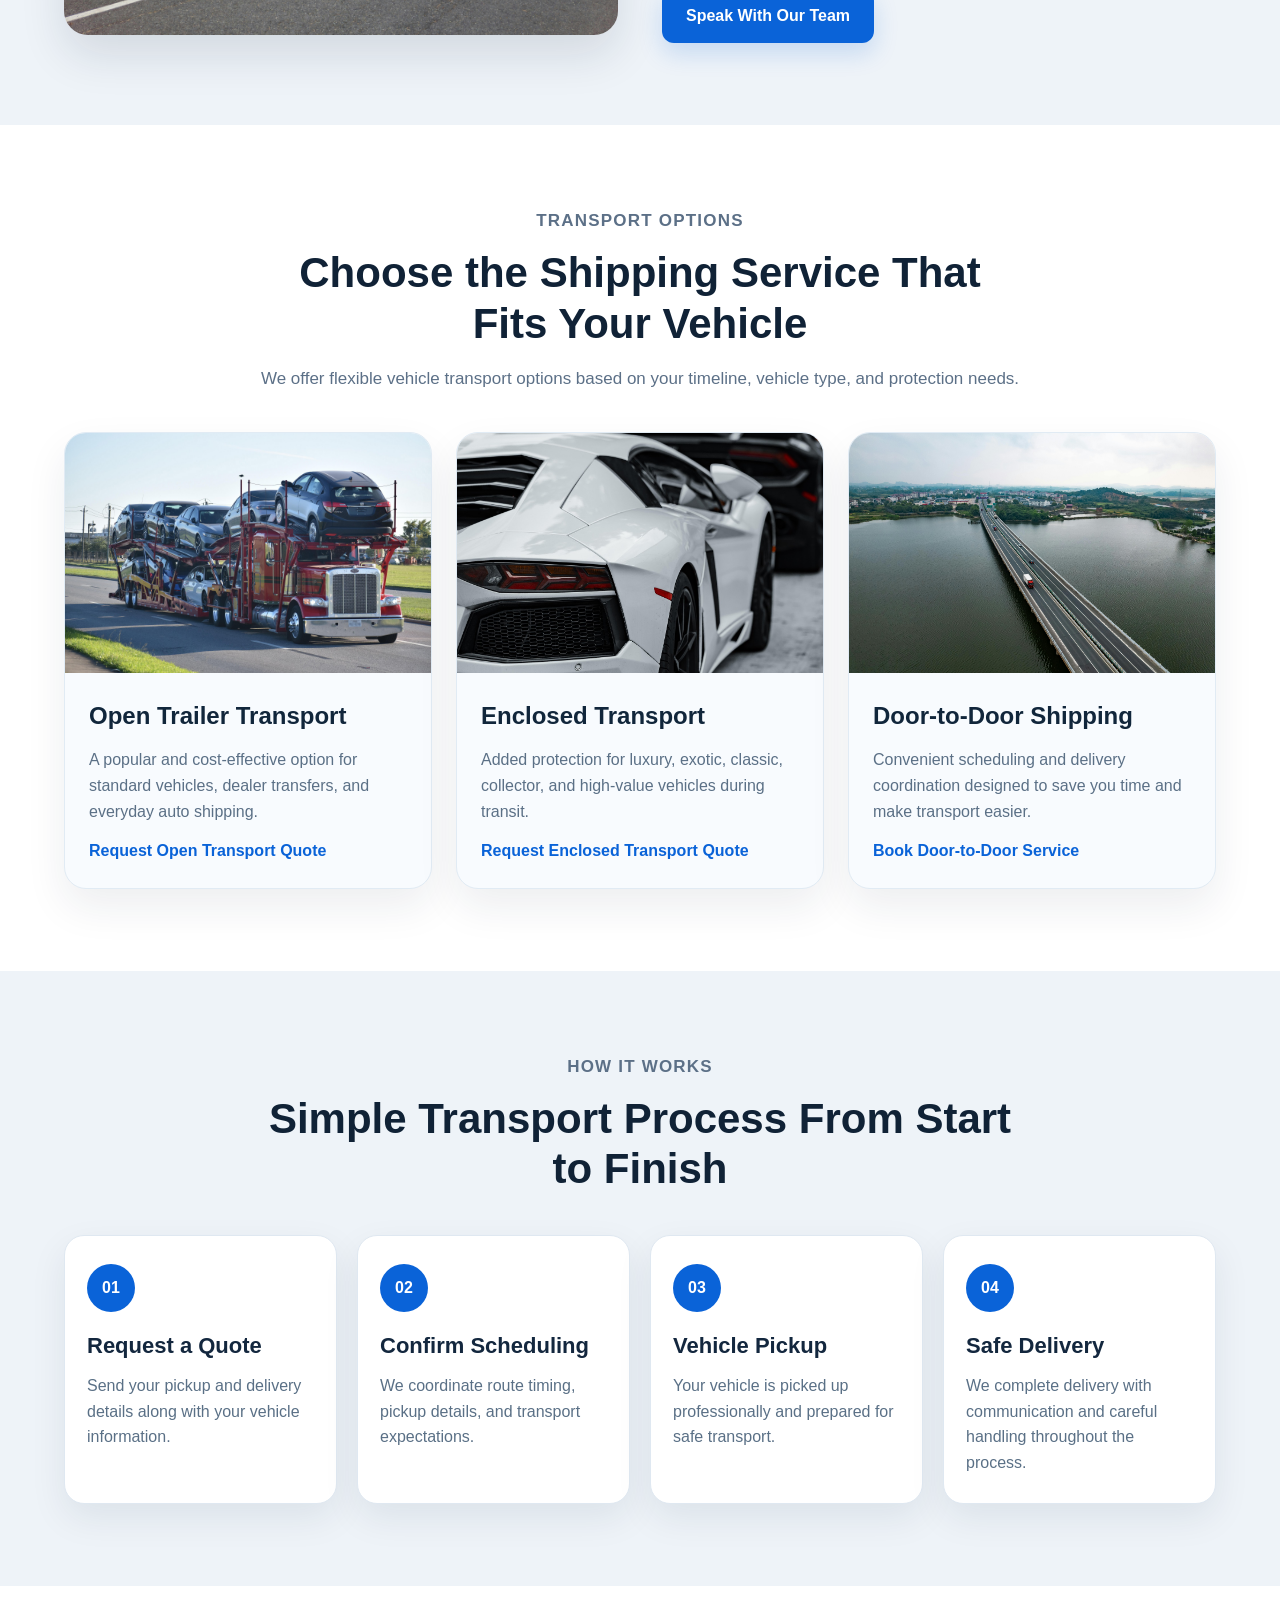
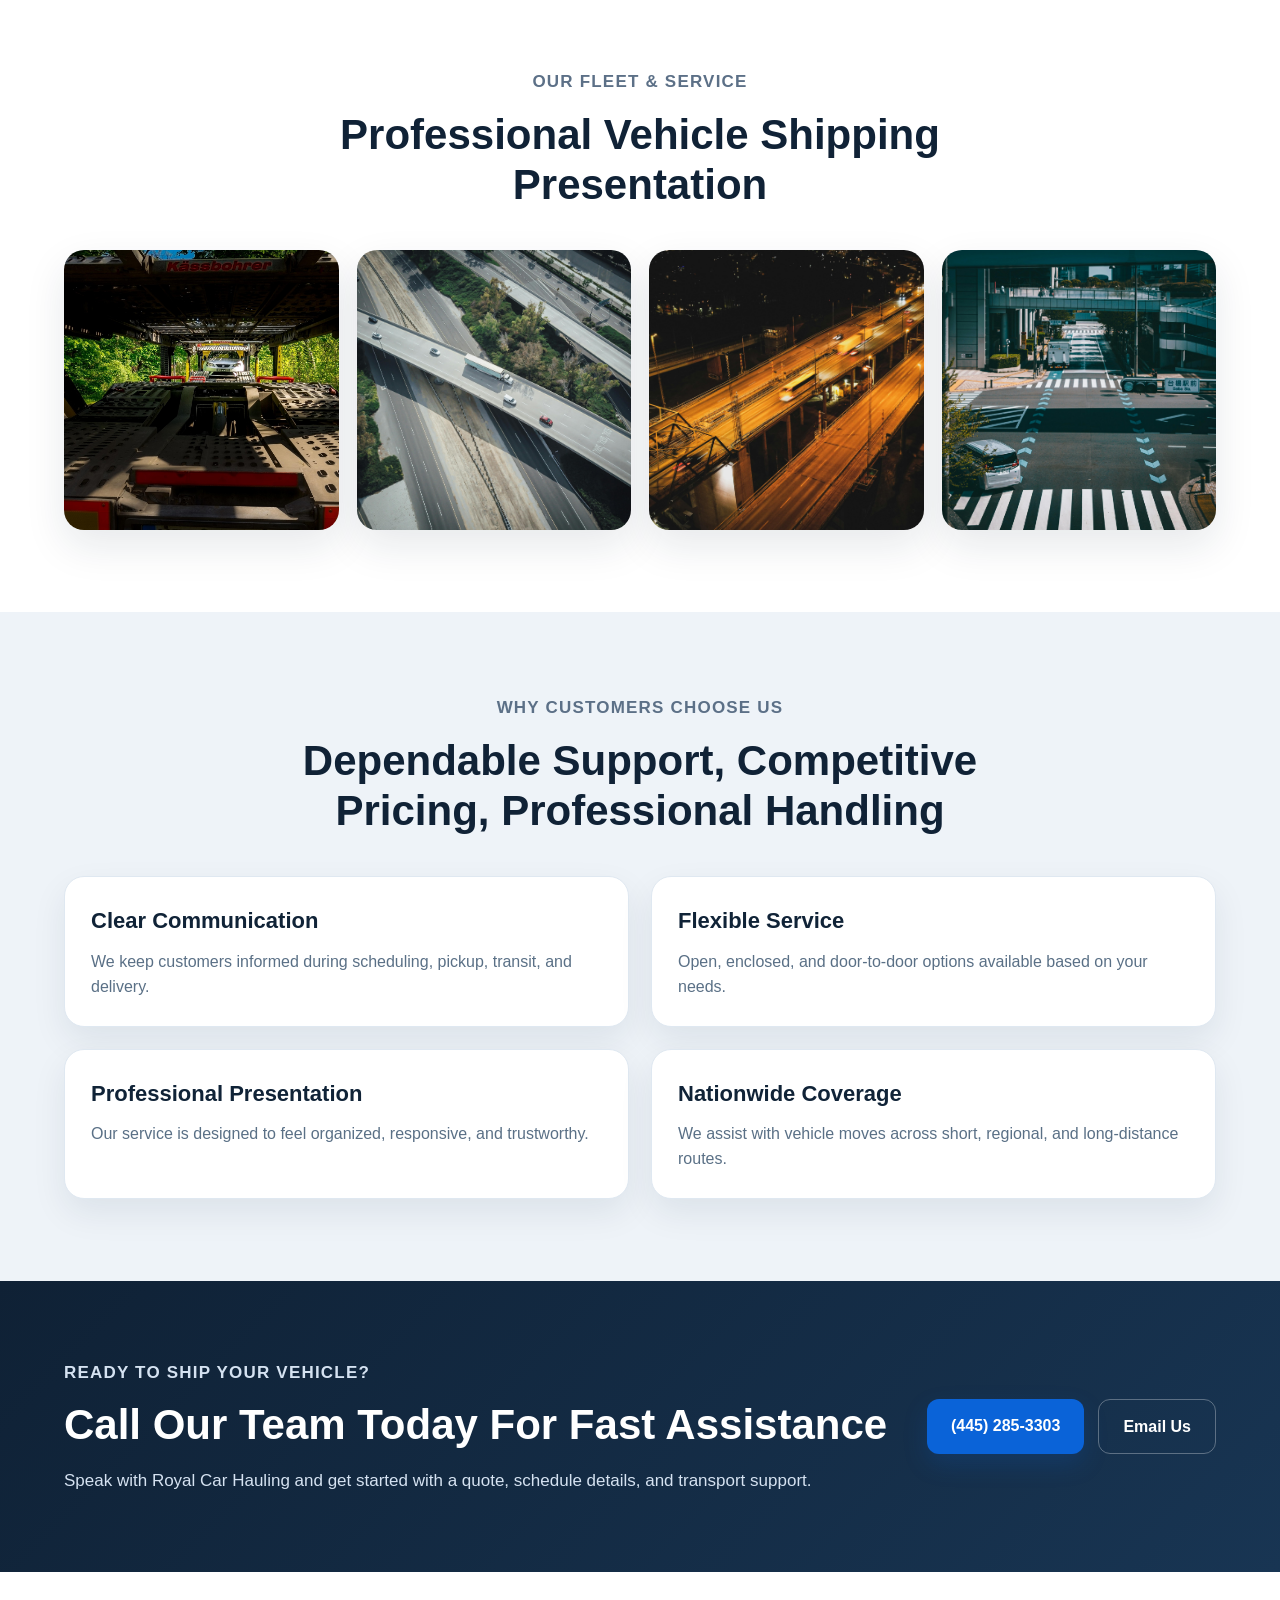
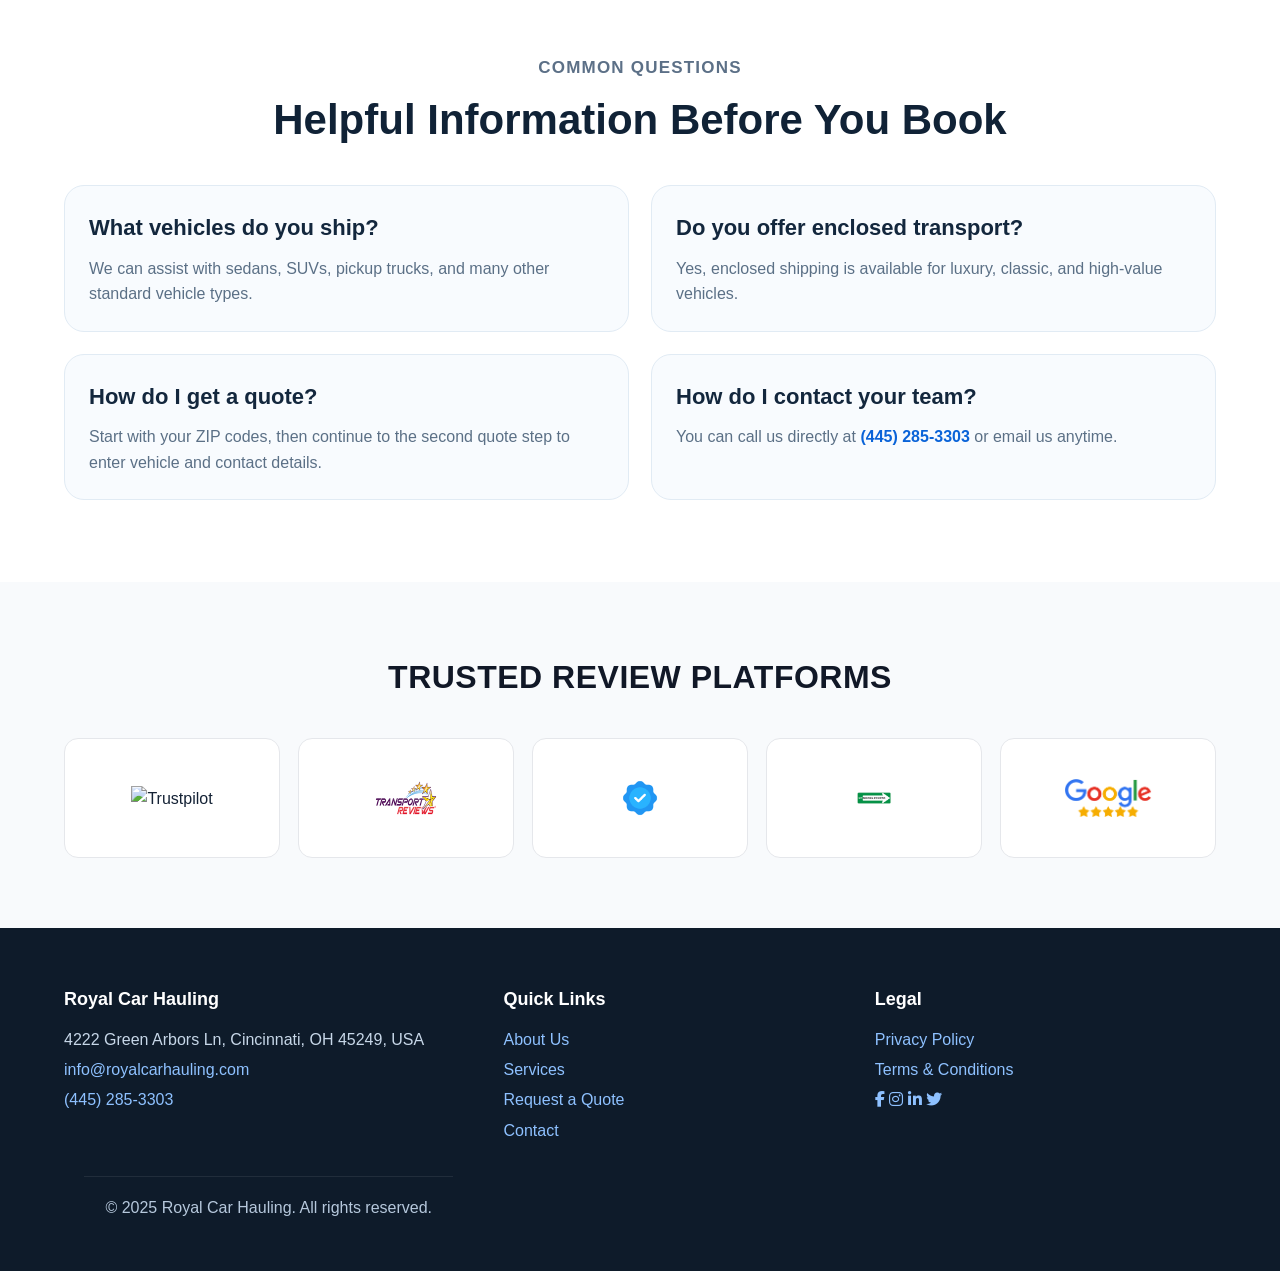
==== commit d3f177a0: "Update index.html" ====
--- a/index.html
+++ b/index.html
@@ -13,6 +13,7 @@
   <title>Auto Transport & Car Shipping Services | Royal Car Hauling</title>
   
   <link rel="stylesheet" href="css/style.css">
+  <link rel="stylesheet" href="https://cdnjs.cloudflare.com/ajax/libs/font-awesome/6.5.0/css/all.min.css">
 </head>
 <body>
 
@@ -399,14 +400,21 @@
       </div>
 
       <div class="footer-col">
-        <p class="footer-title">Legal</p>
-        <p><a href="privacy.html">Privacy Policy</a></p>
-        <p><a href="terms.html">Terms & Conditions</a></p>
-      </div>
+    <p class="footer-title">Legal</p>
+
+    <p><a href="privacy.html">Privacy Policy</a></p>
+    <p><a href="terms.html">Terms & Conditions</a></p>
+
+    <div class="social-icons">
+        <a href="#"><i class="fab fa-facebook-f"></i></a>
+        <a href="#"><i class="fab fa-instagram"></i></a>
+        <a href="#"><i class="fab fa-linkedin-in"></i></a>
+        <a href="#"><i class="fab fa-twitter"></i></a>
+    </div>
     </div>
 
     <div class="container footer-bottom">
-      <p>© 2026 Royal Car Hauling. All rights reserved.</p>
+      <p>© 2025 Royal Car Hauling. All rights reserved.</p>
     </div>
   </footer>
 
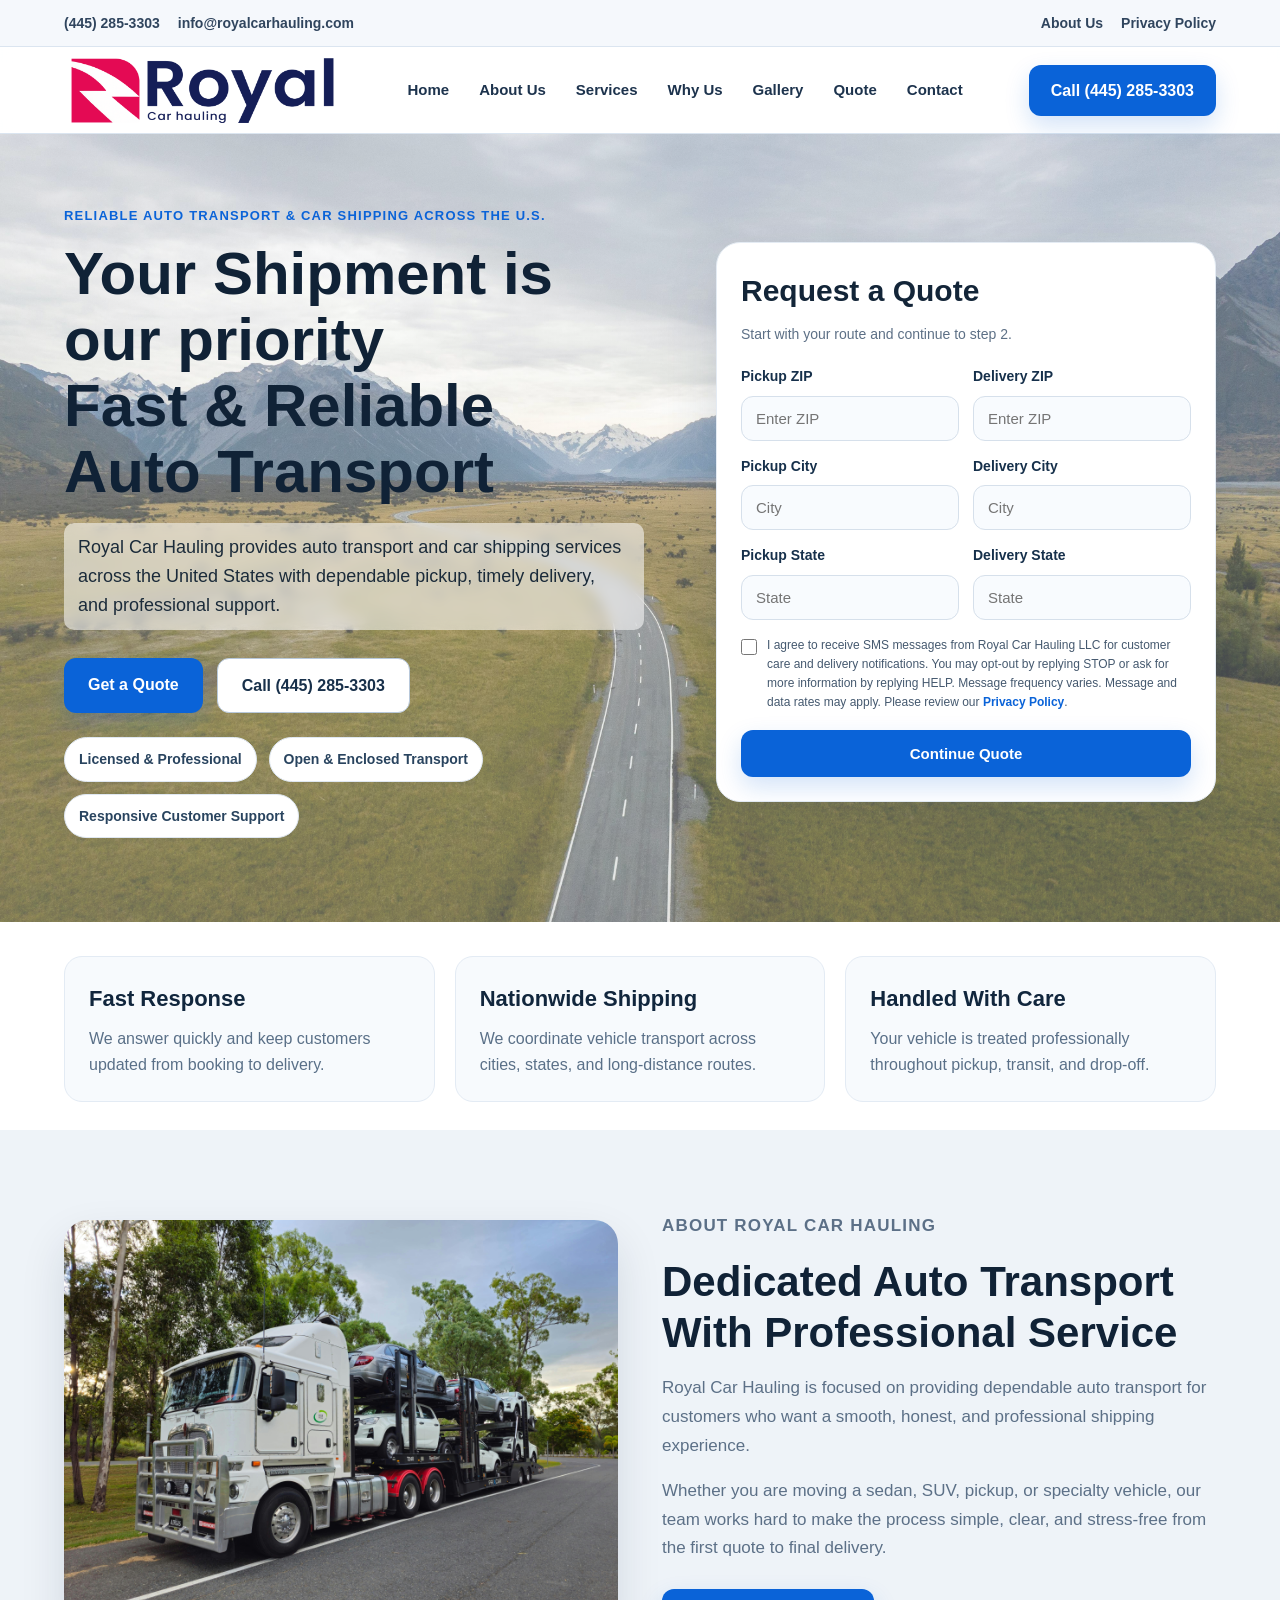
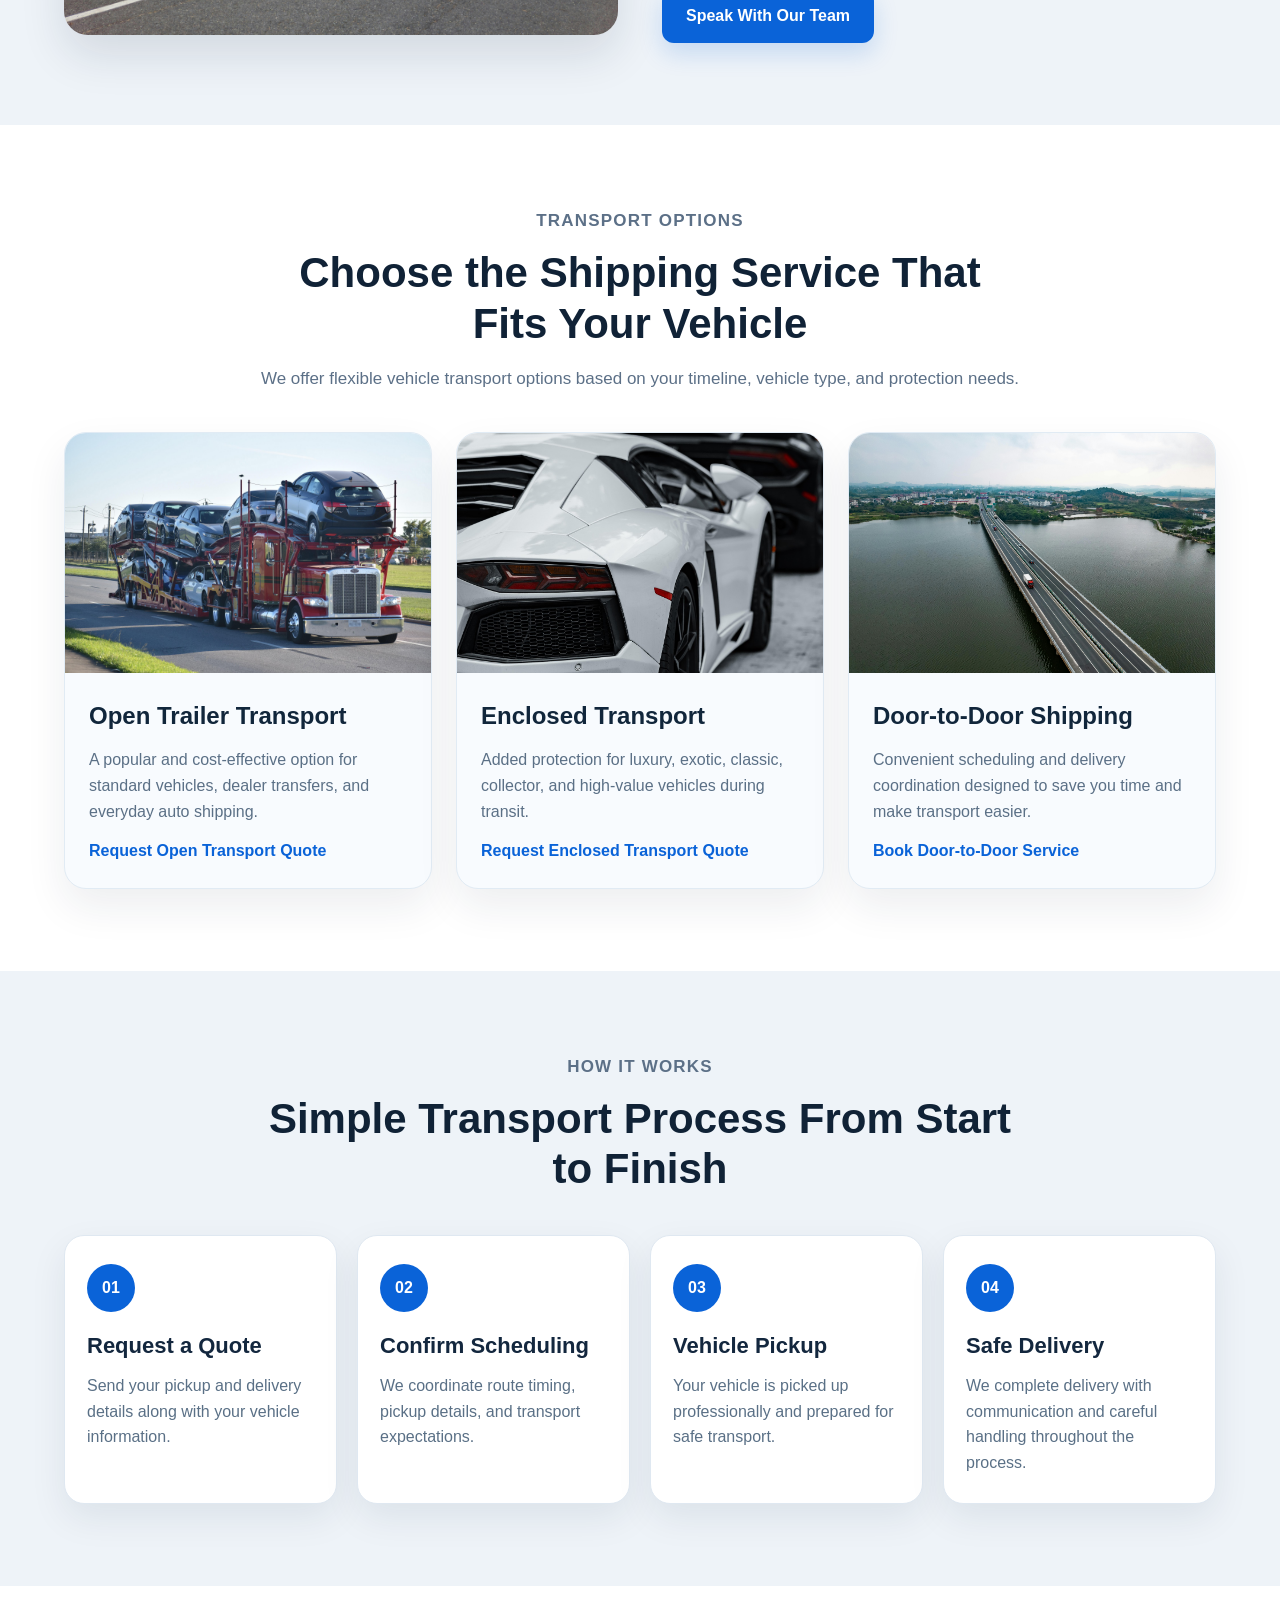
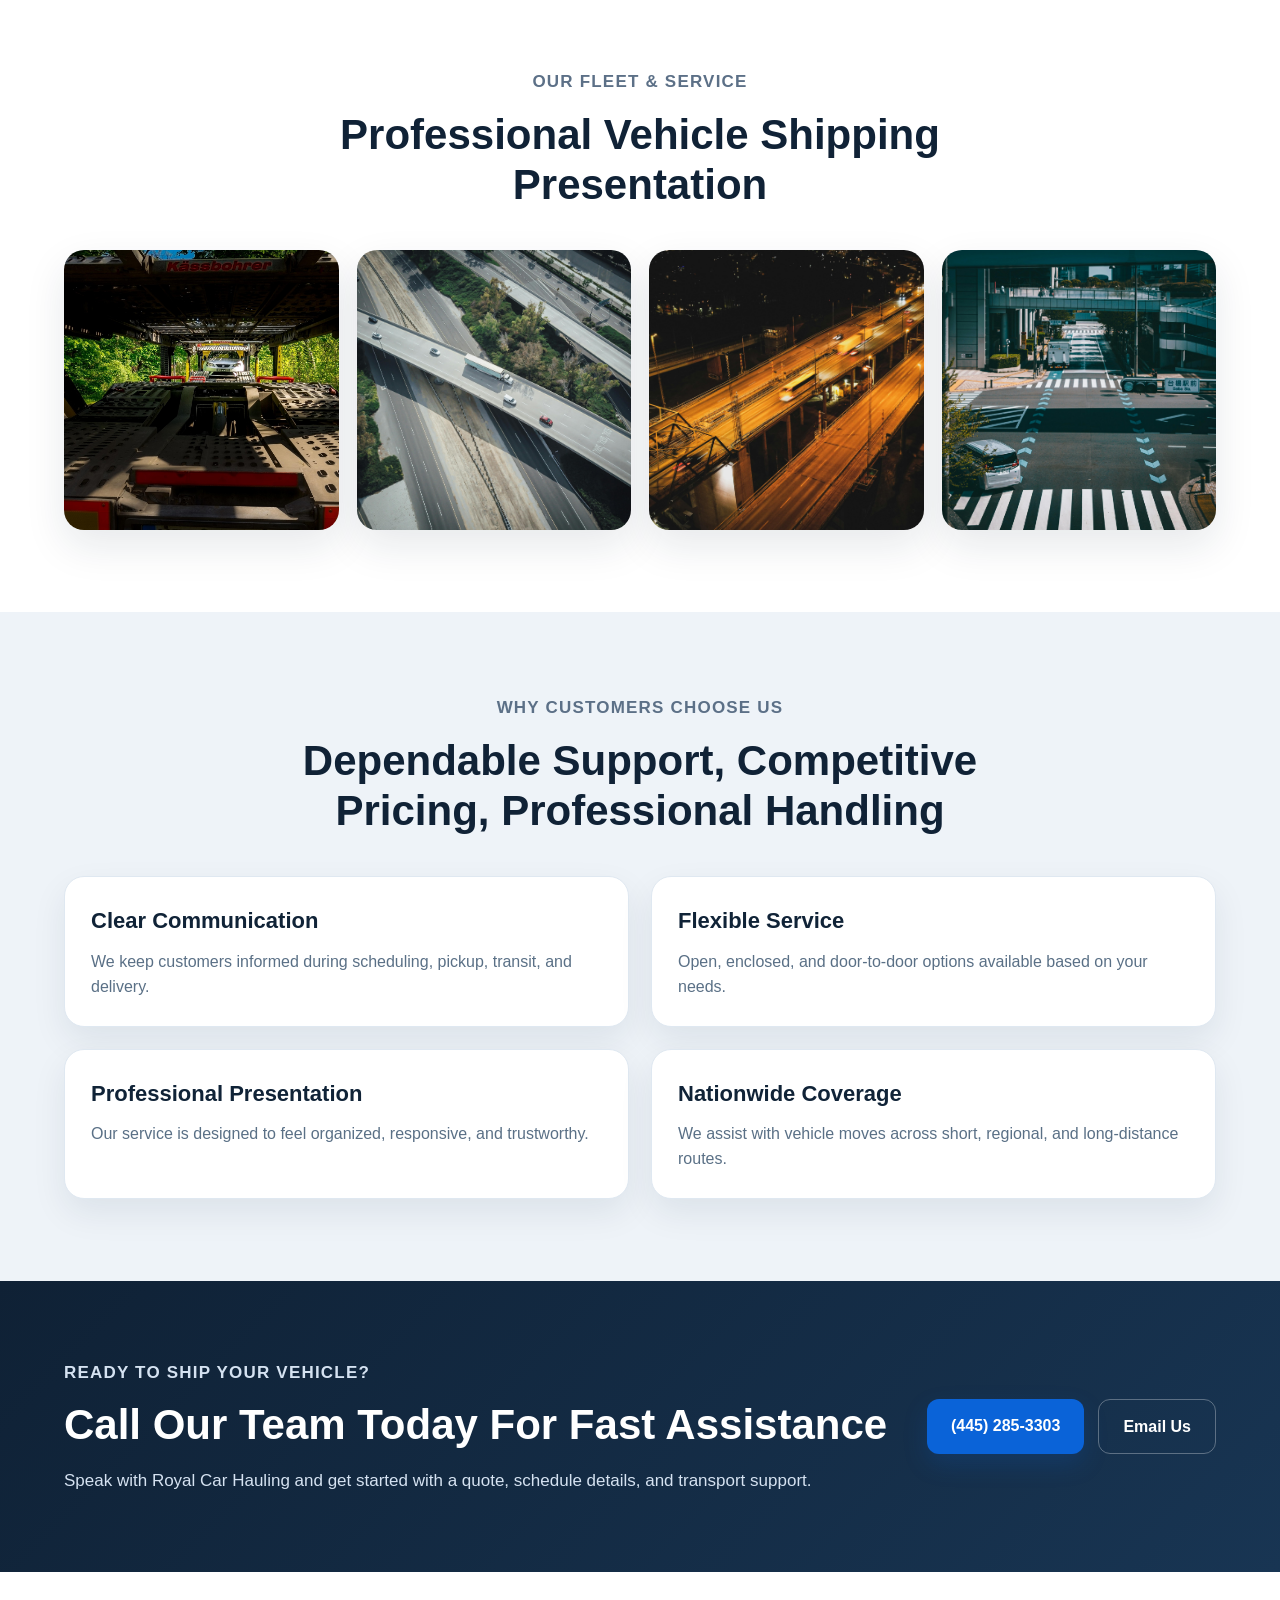
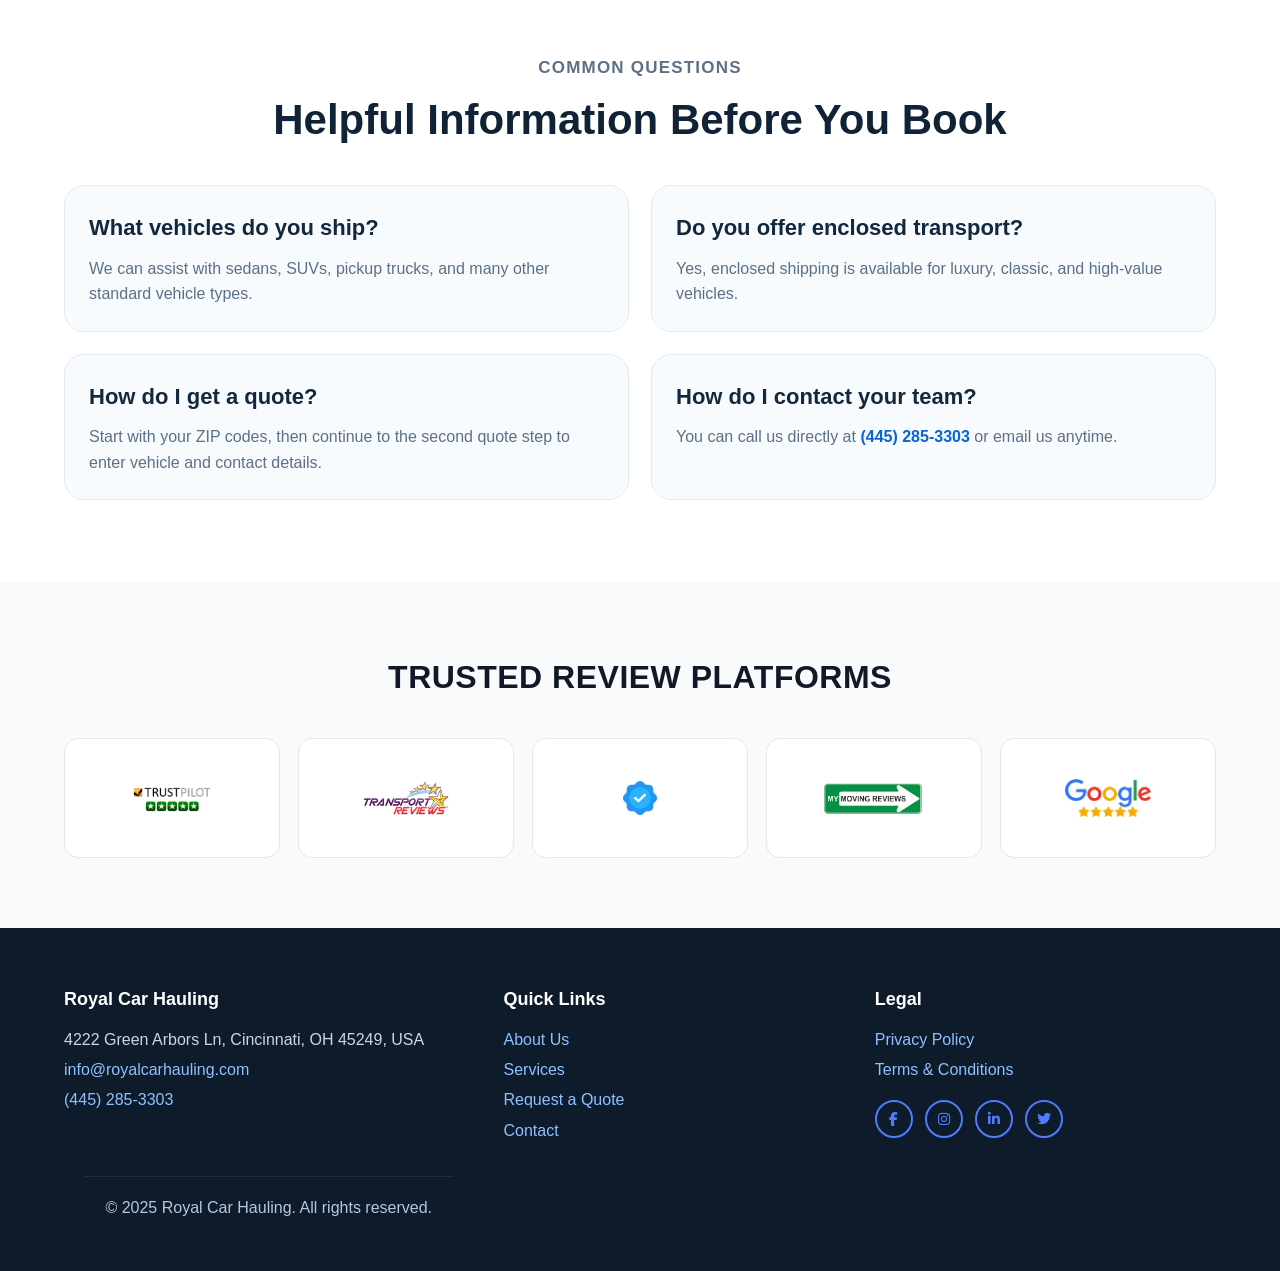
==== commit db98da64: "Update index.html" ====
--- a/index.html
+++ b/index.html
@@ -119,7 +119,7 @@
             <label class="consent-label">
               <input type="checkbox" id="smsConsent" name="smsConsent">
               <span>
-                I agree to receive communications by text message regarding vehicle shipping from Royal Car Hauling LLC.
+                I agree to receive SMS messages from Royal Car Hauling LLC for customer care and delivery notifications.
                 You may opt-out by replying STOP or ask for more information by replying HELP.
                 Message frequency varies. Message and data rates may apply.
                 Please review our <a href="privacy.html">Privacy Policy</a>.
--- a/css/style.css
+++ b/css/style.css
@@ -971,3 +971,26 @@
         grid-template-columns: 1fr;
     }
 }
+.social-icons {
+    margin-top: 15px;
+    display: flex;
+    gap: 12px;
+}
+
+.social-icons a {
+    width: 38px;
+    height: 38px;
+    border: 2px solid #4f7cff;
+    border-radius: 50%;
+    display: flex;
+    align-items: center;
+    justify-content: center;
+    color: #4f7cff;
+    font-size: 14px;
+    transition: 0.3s;
+}
+
+.social-icons a:hover {
+    background: #4f7cff;
+    color: #fff;
+}
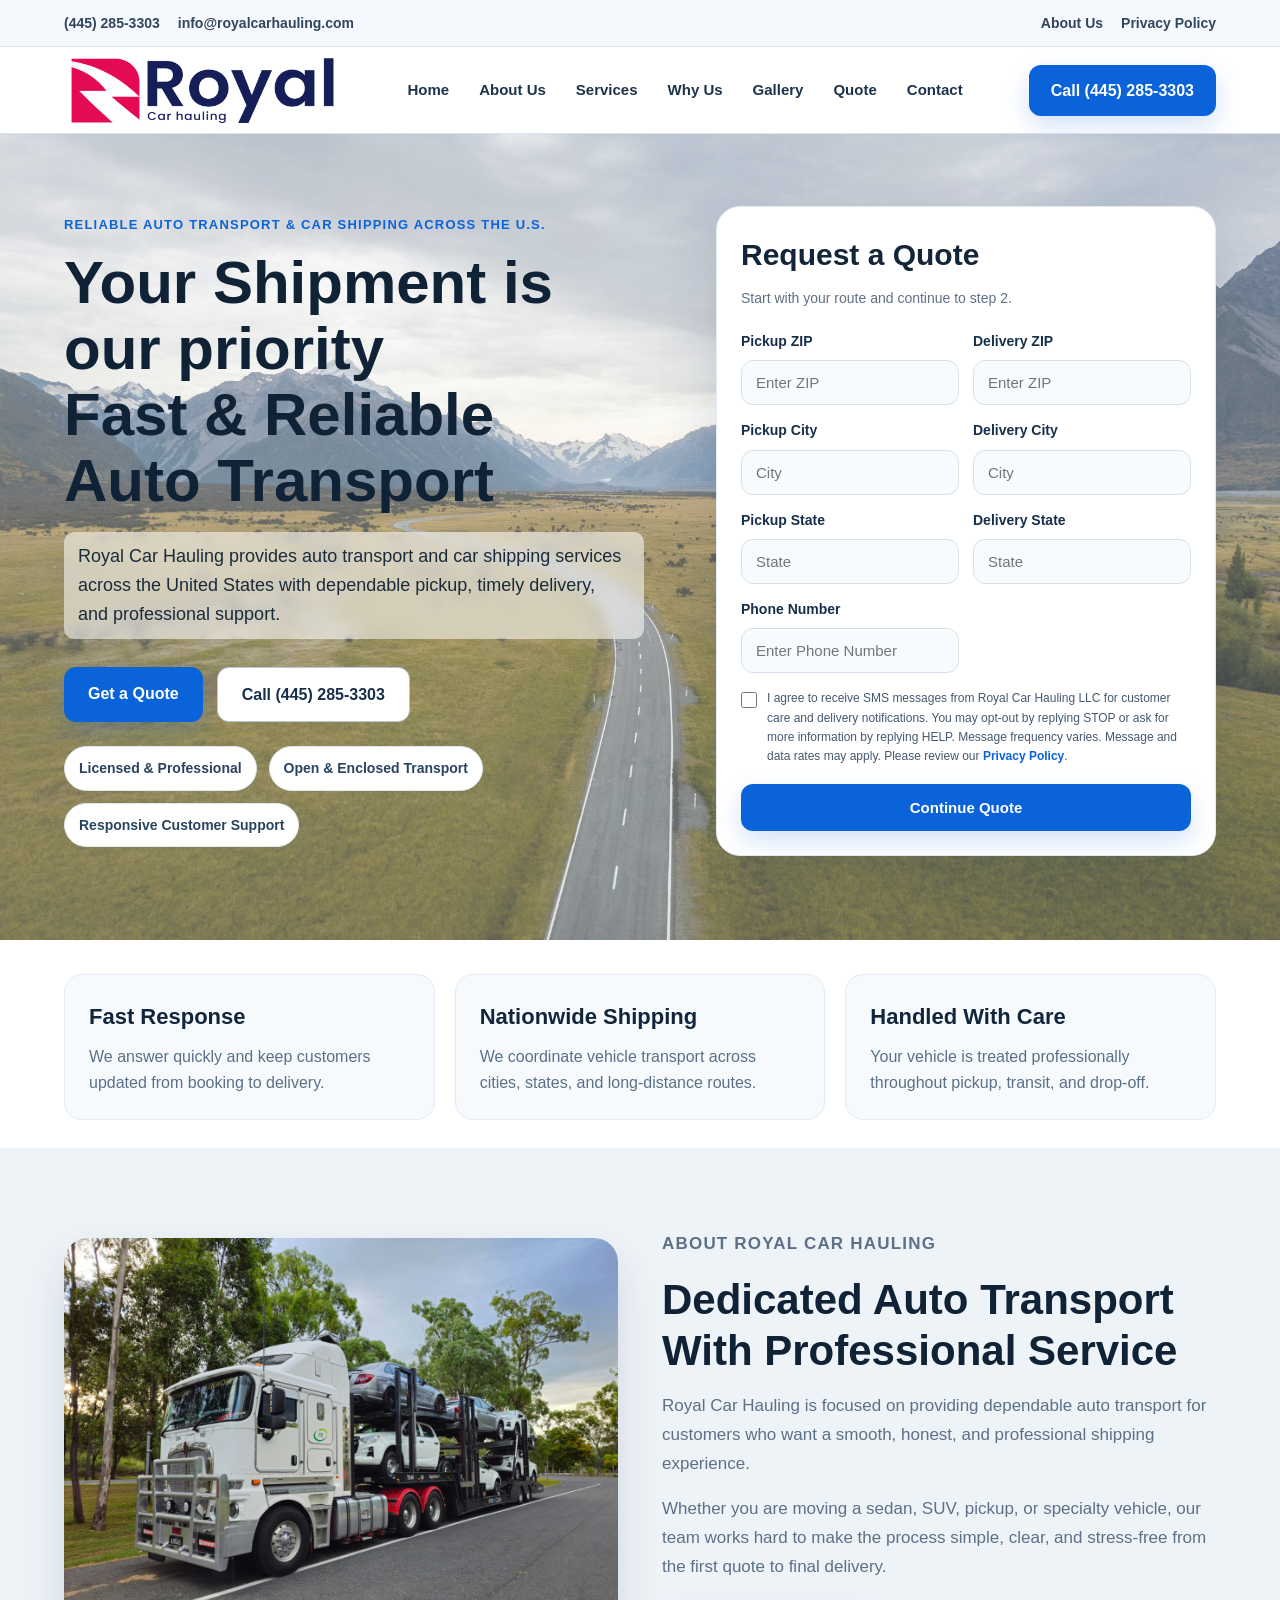
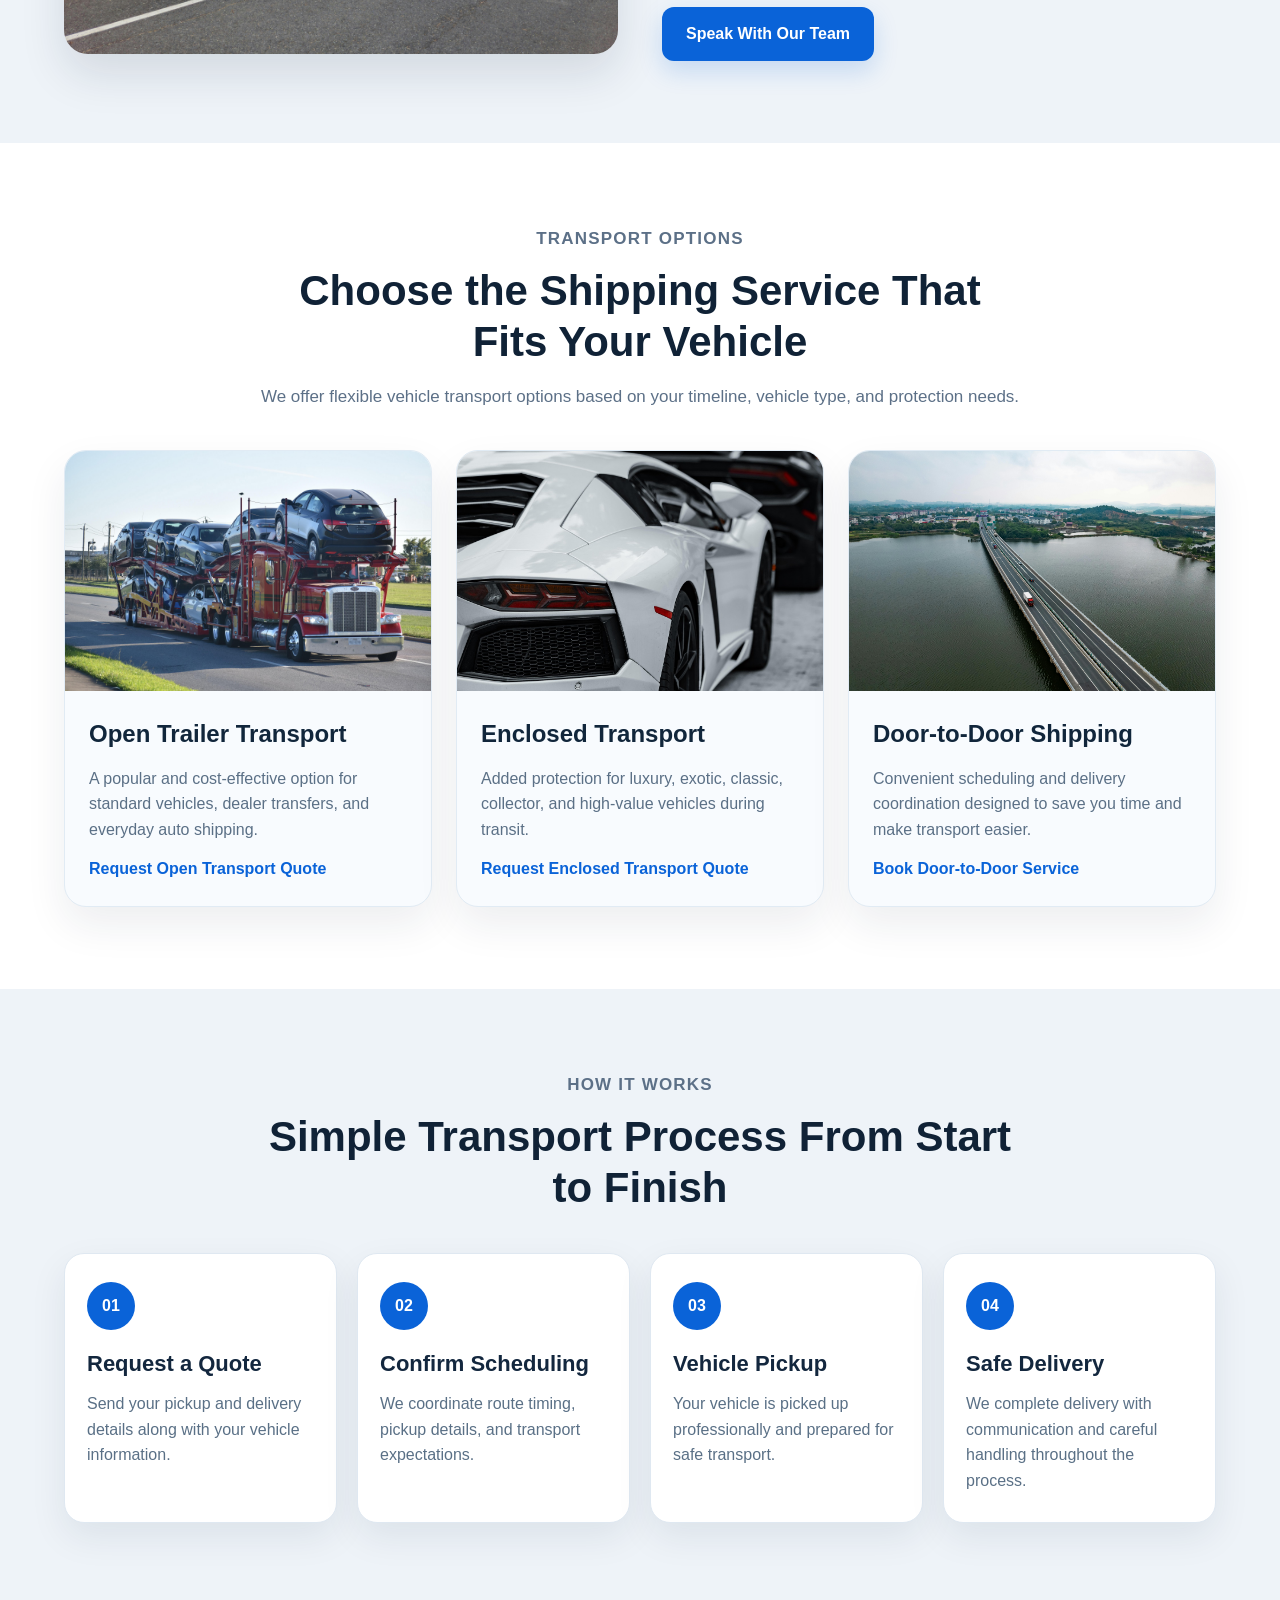
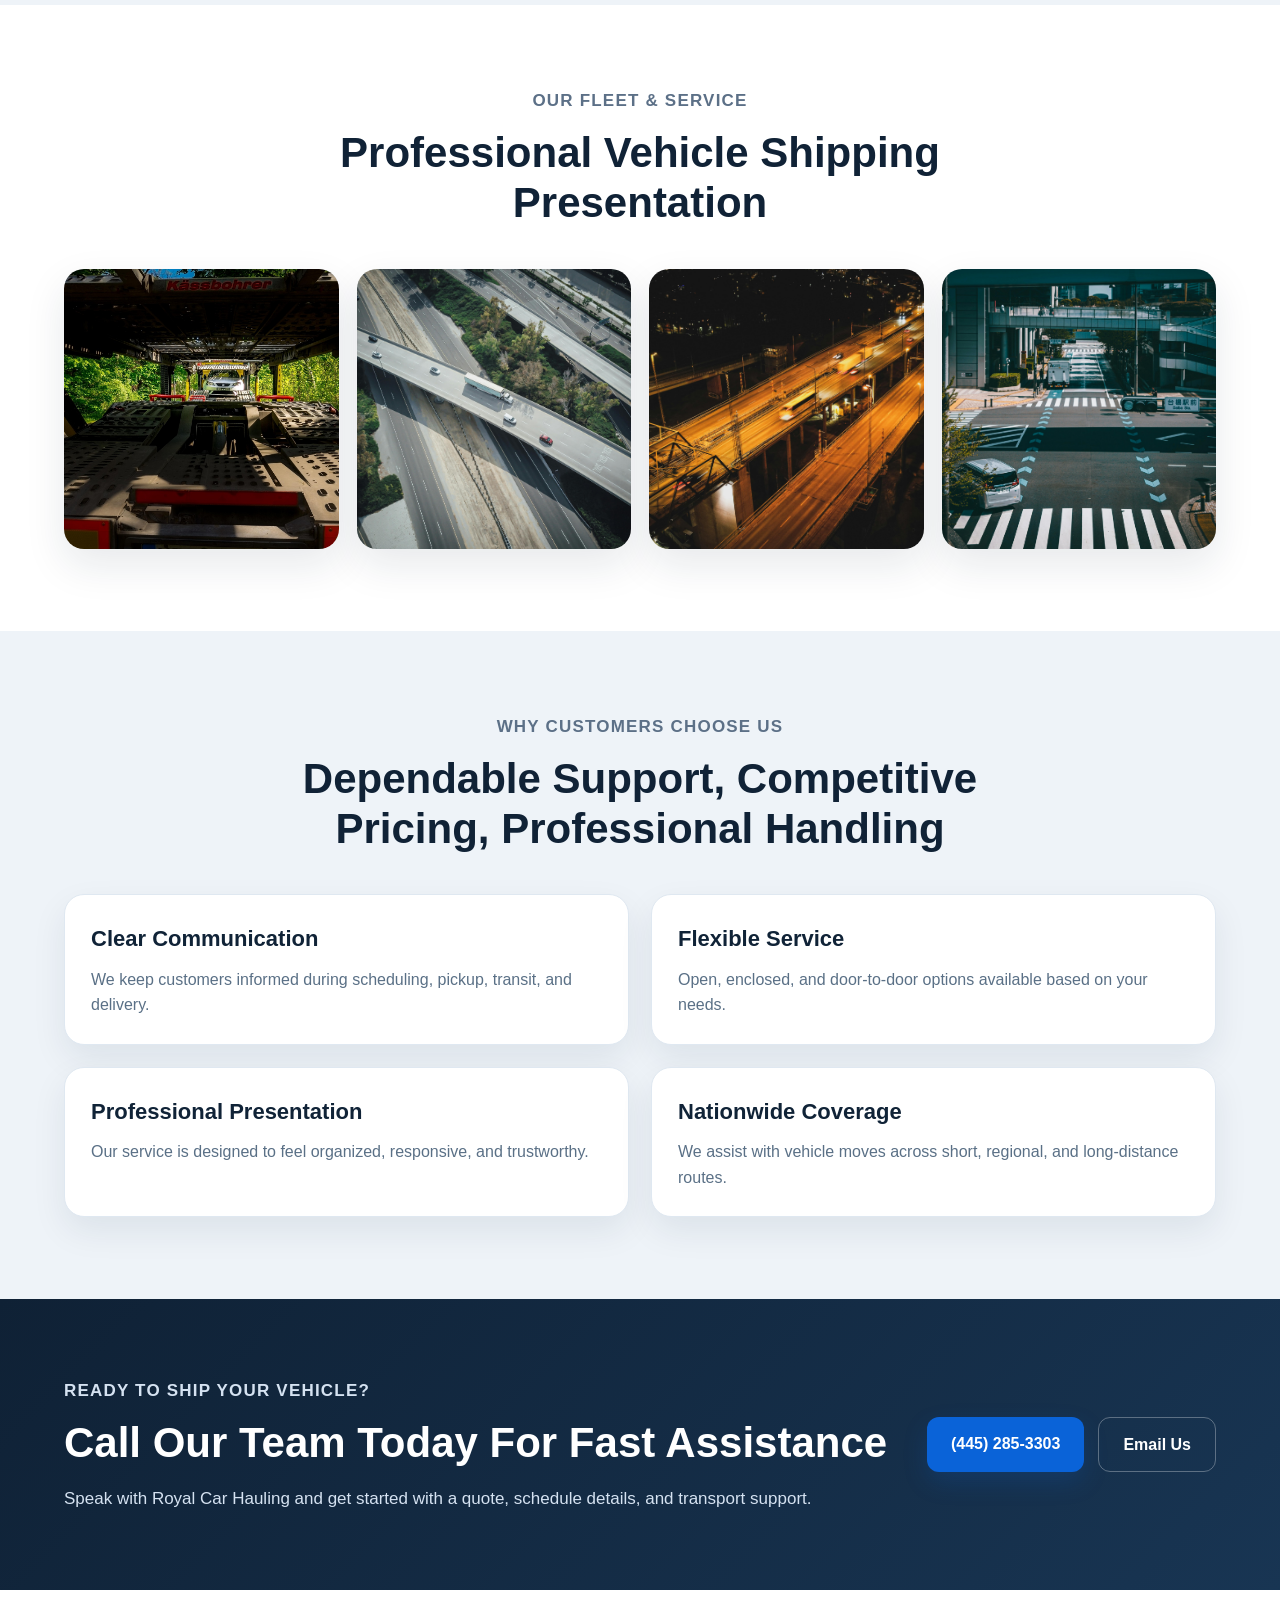
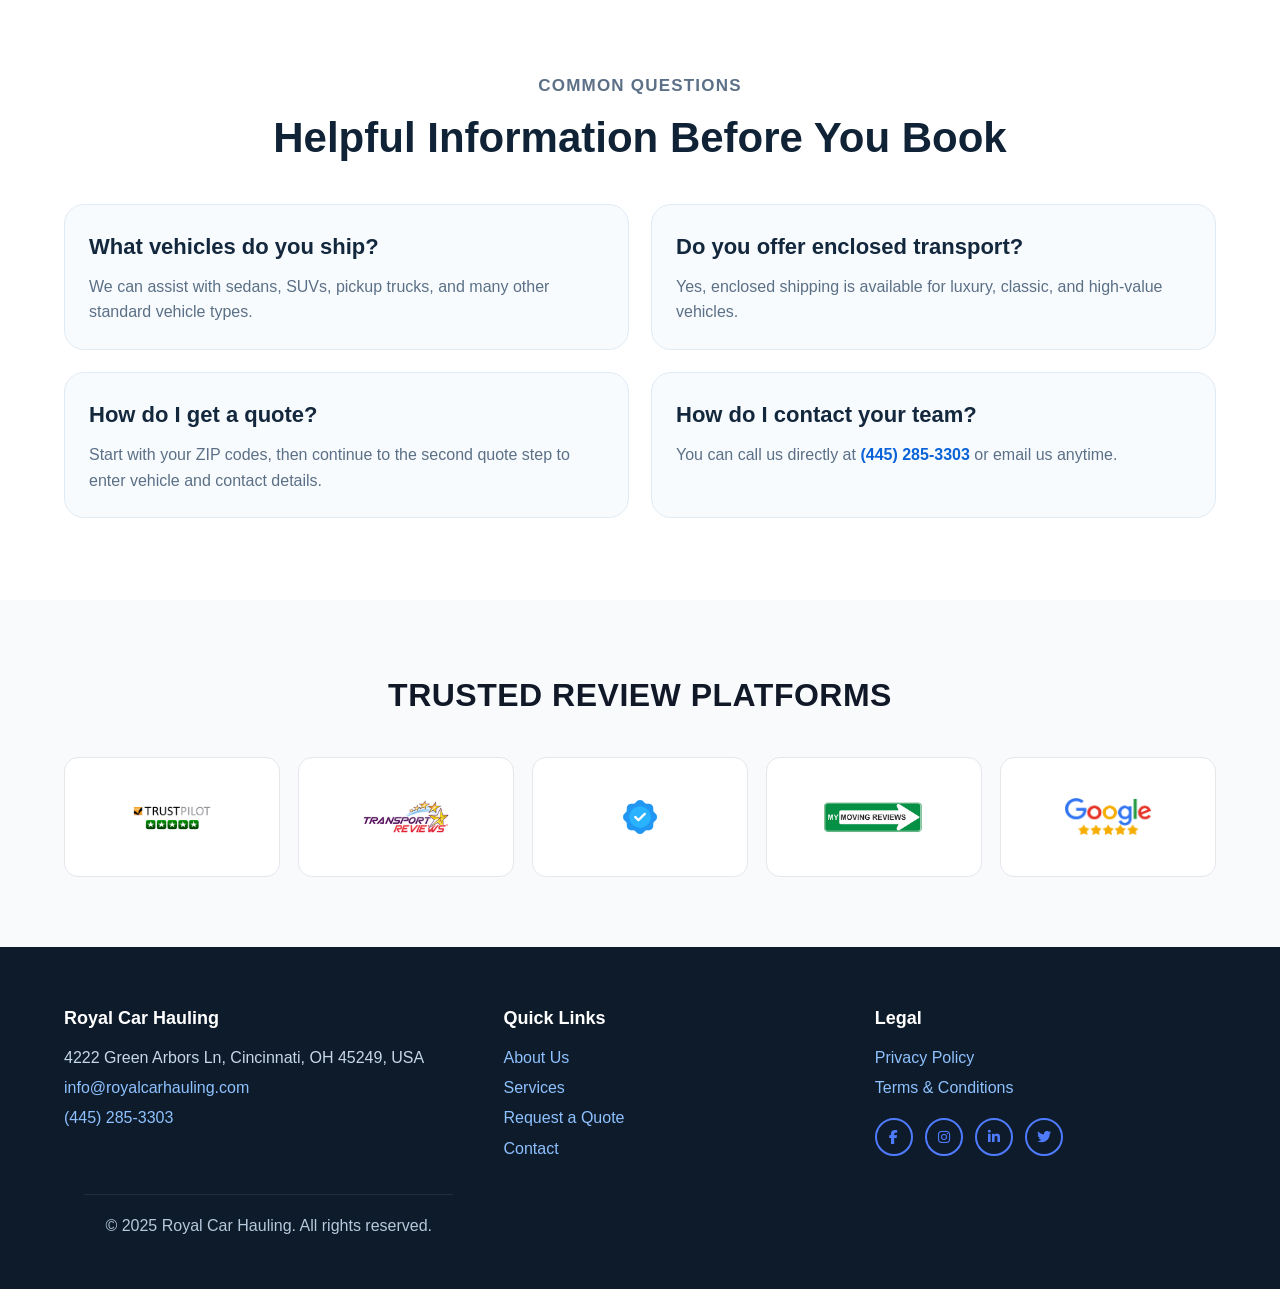
==== commit 404e5c16: "Update index.html" ====
--- a/index.html
+++ b/index.html
@@ -115,9 +115,16 @@
             </div>
           </div>
 
+           <div class="form-row">
+            <div class="form-group form-group-full">
+              <label for="phone">Phone Number</label>
+              <input id="phone" name="phone" type="tel" placeholder="Enter Phone Number" required>
+            </div>
+          </div>
+
           <div class="consent-box">
             <label class="consent-label">
-              <input type="checkbox" id="smsConsent" name="smsConsent">
+              <input type="checkbox" id="smsConsent" name="smsConsent" required>
               <span>
                 I agree to receive SMS messages from Royal Car Hauling LLC for customer care and delivery notifications.
                 You may opt-out by replying STOP or ask for more information by replying HELP.
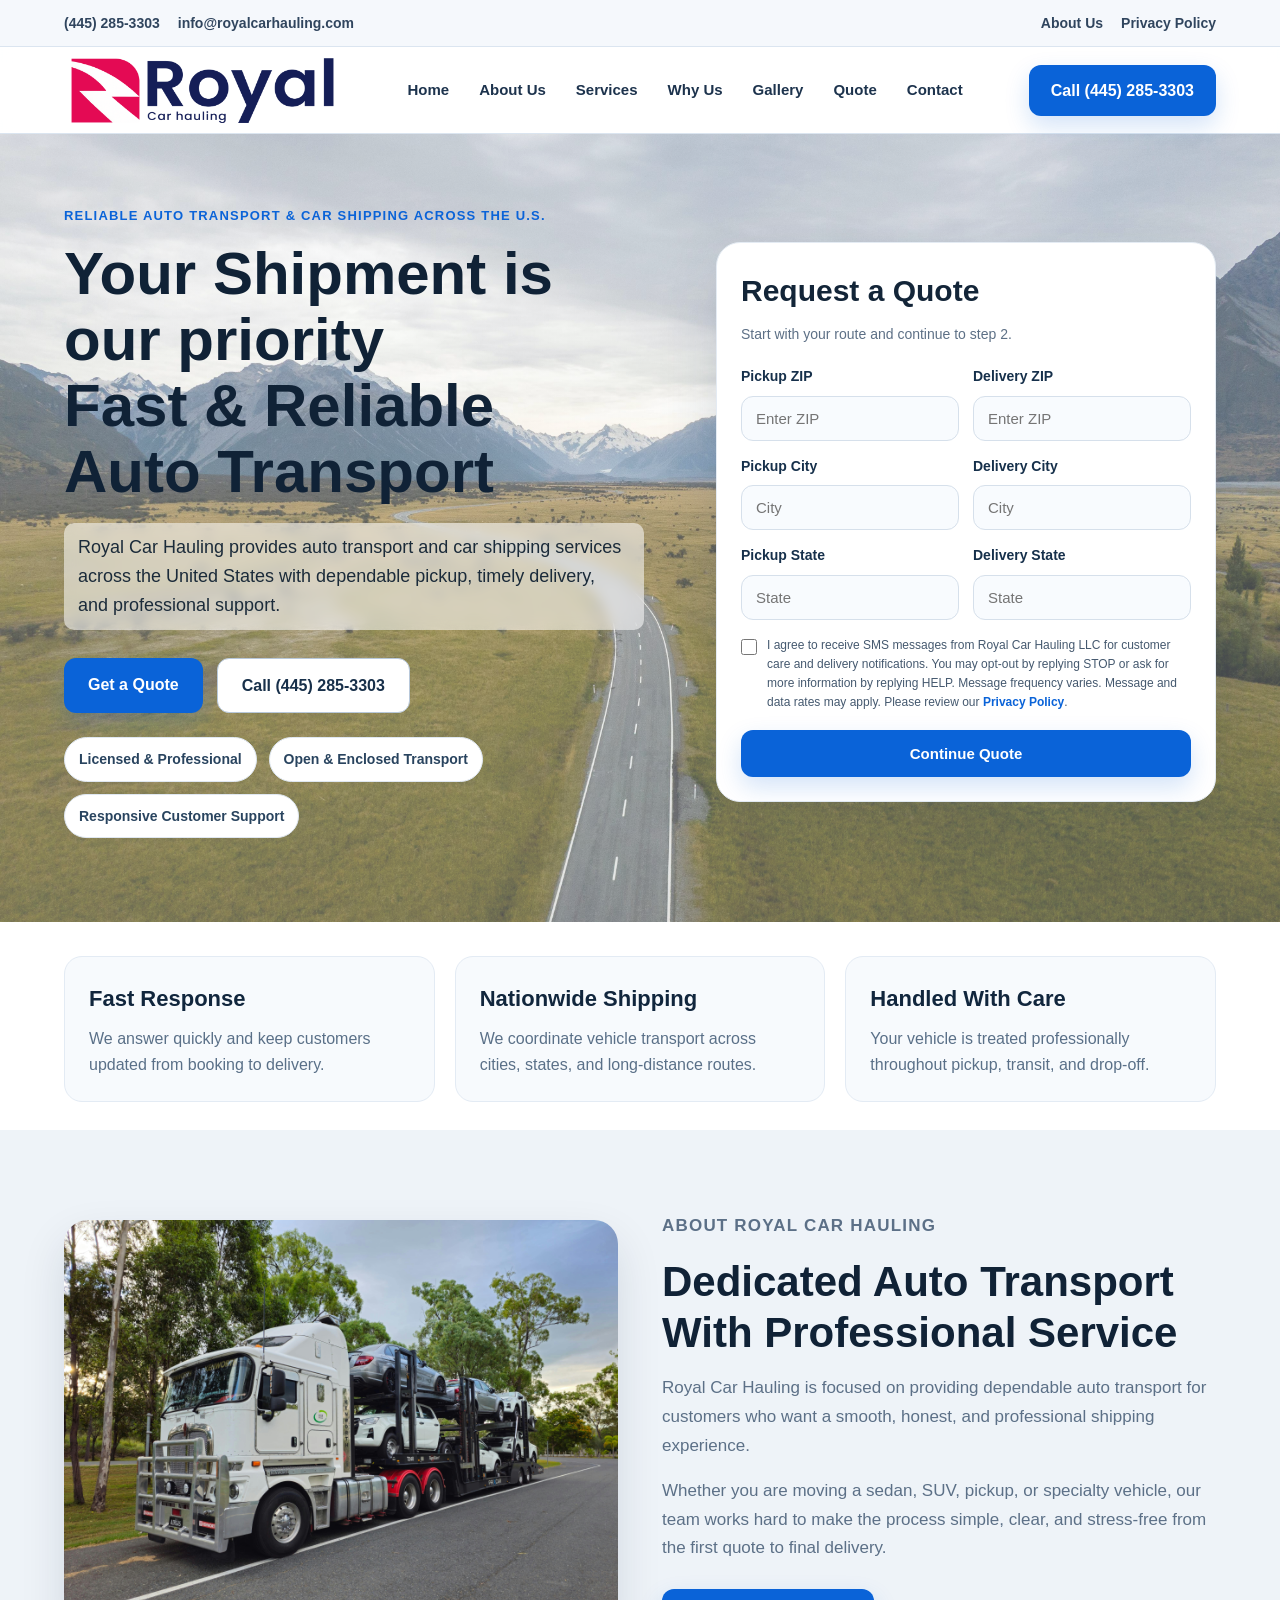
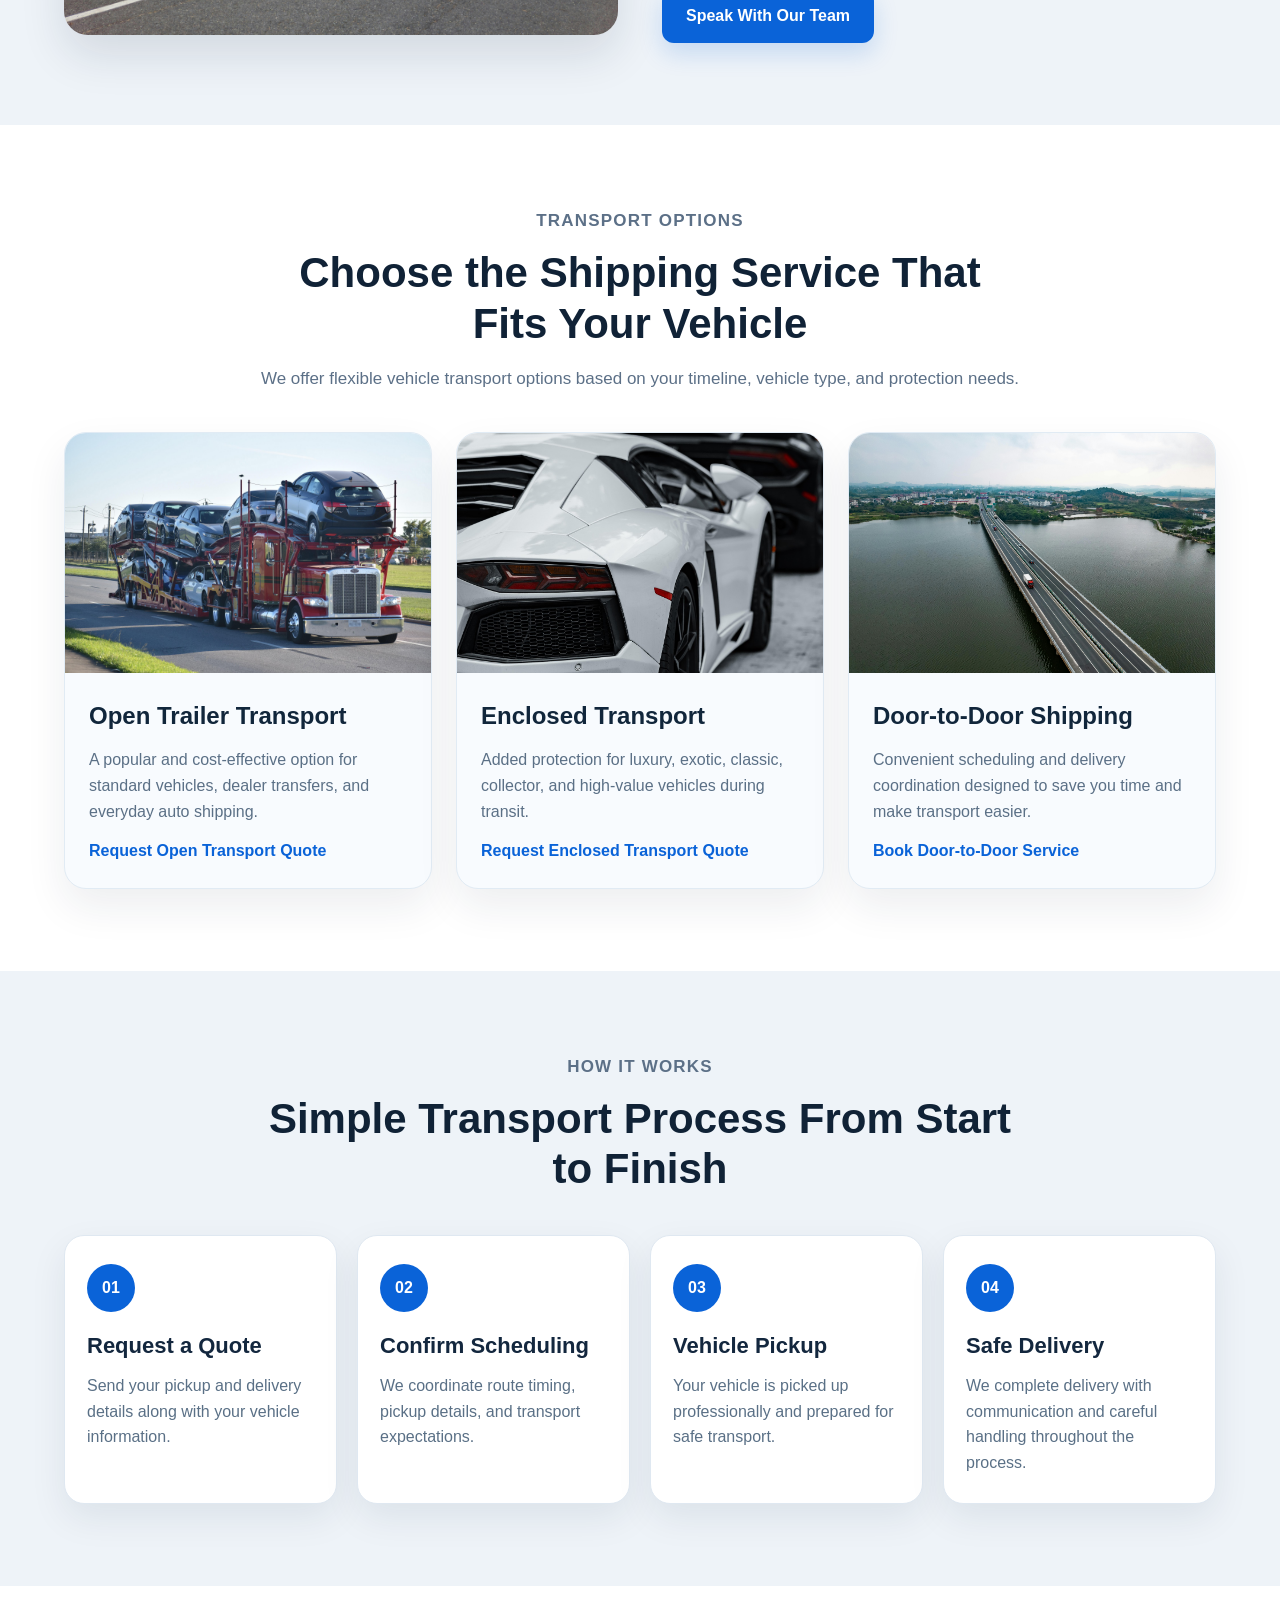
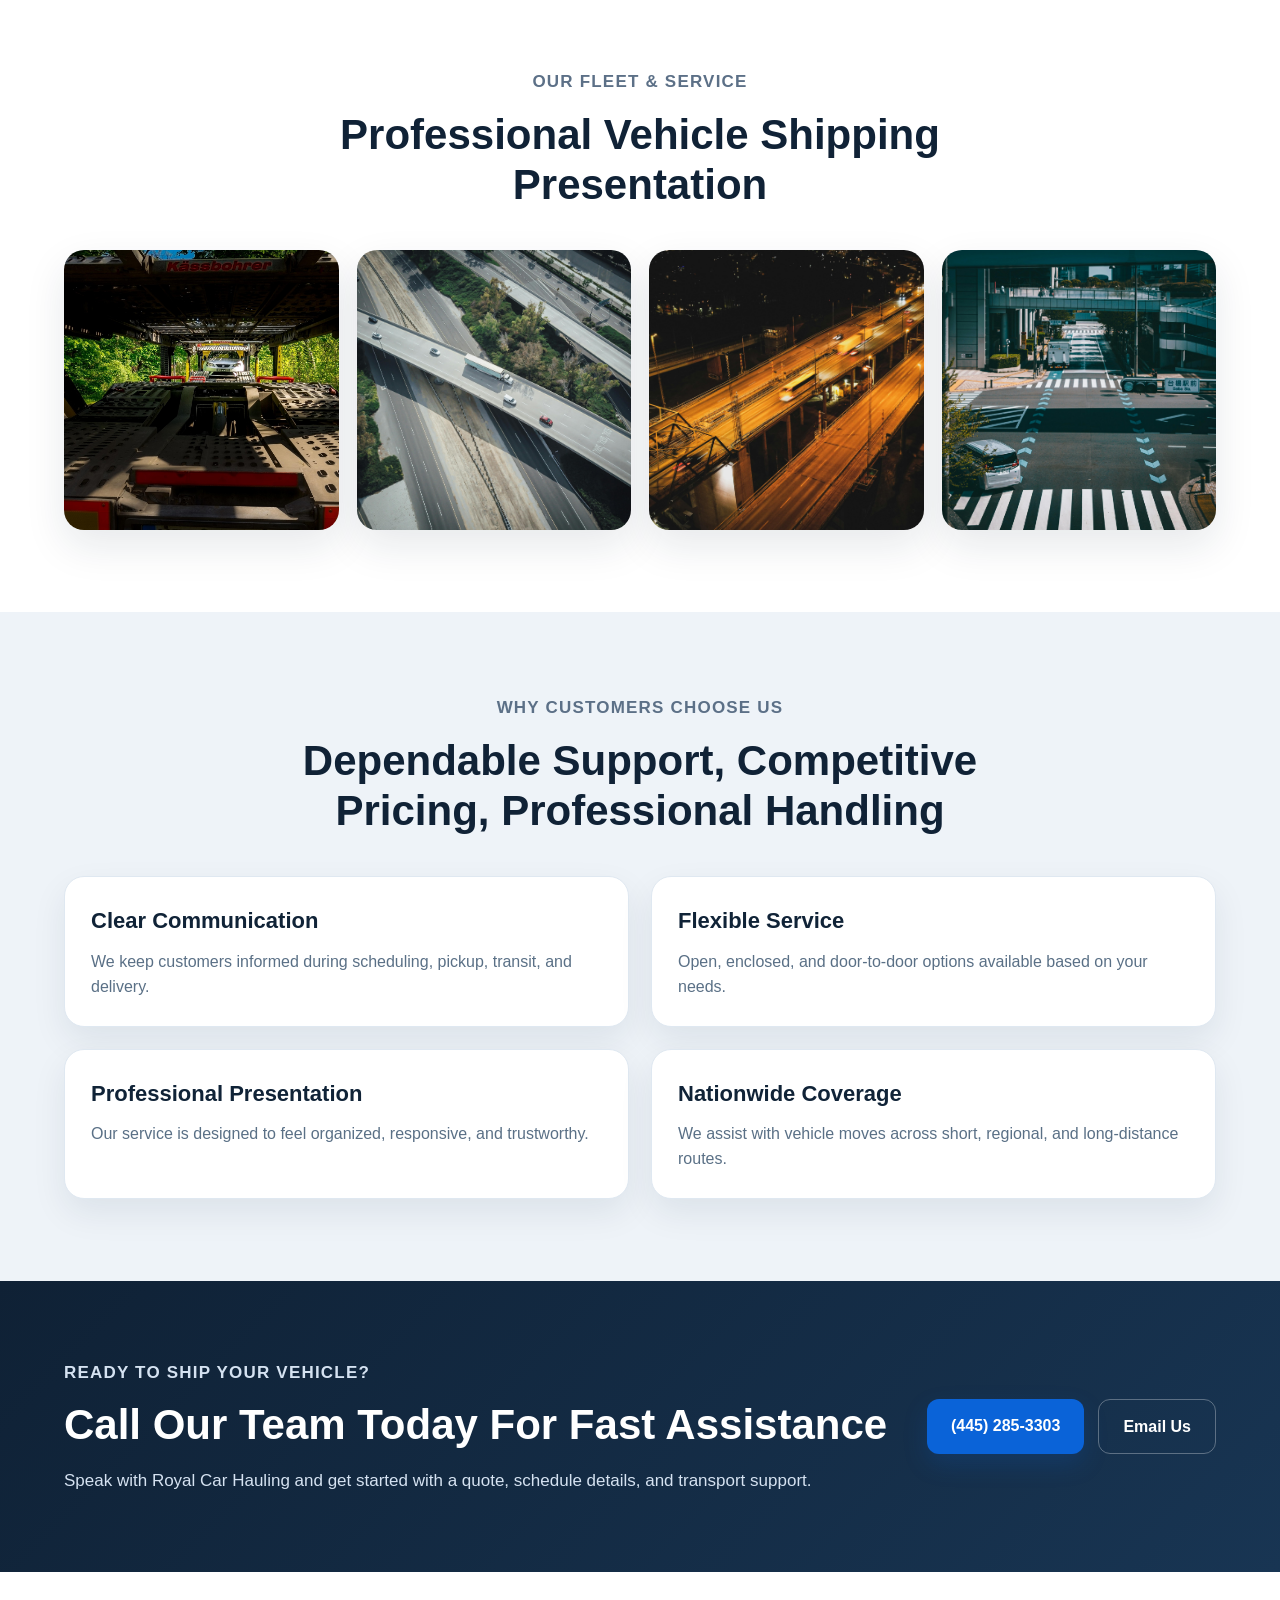
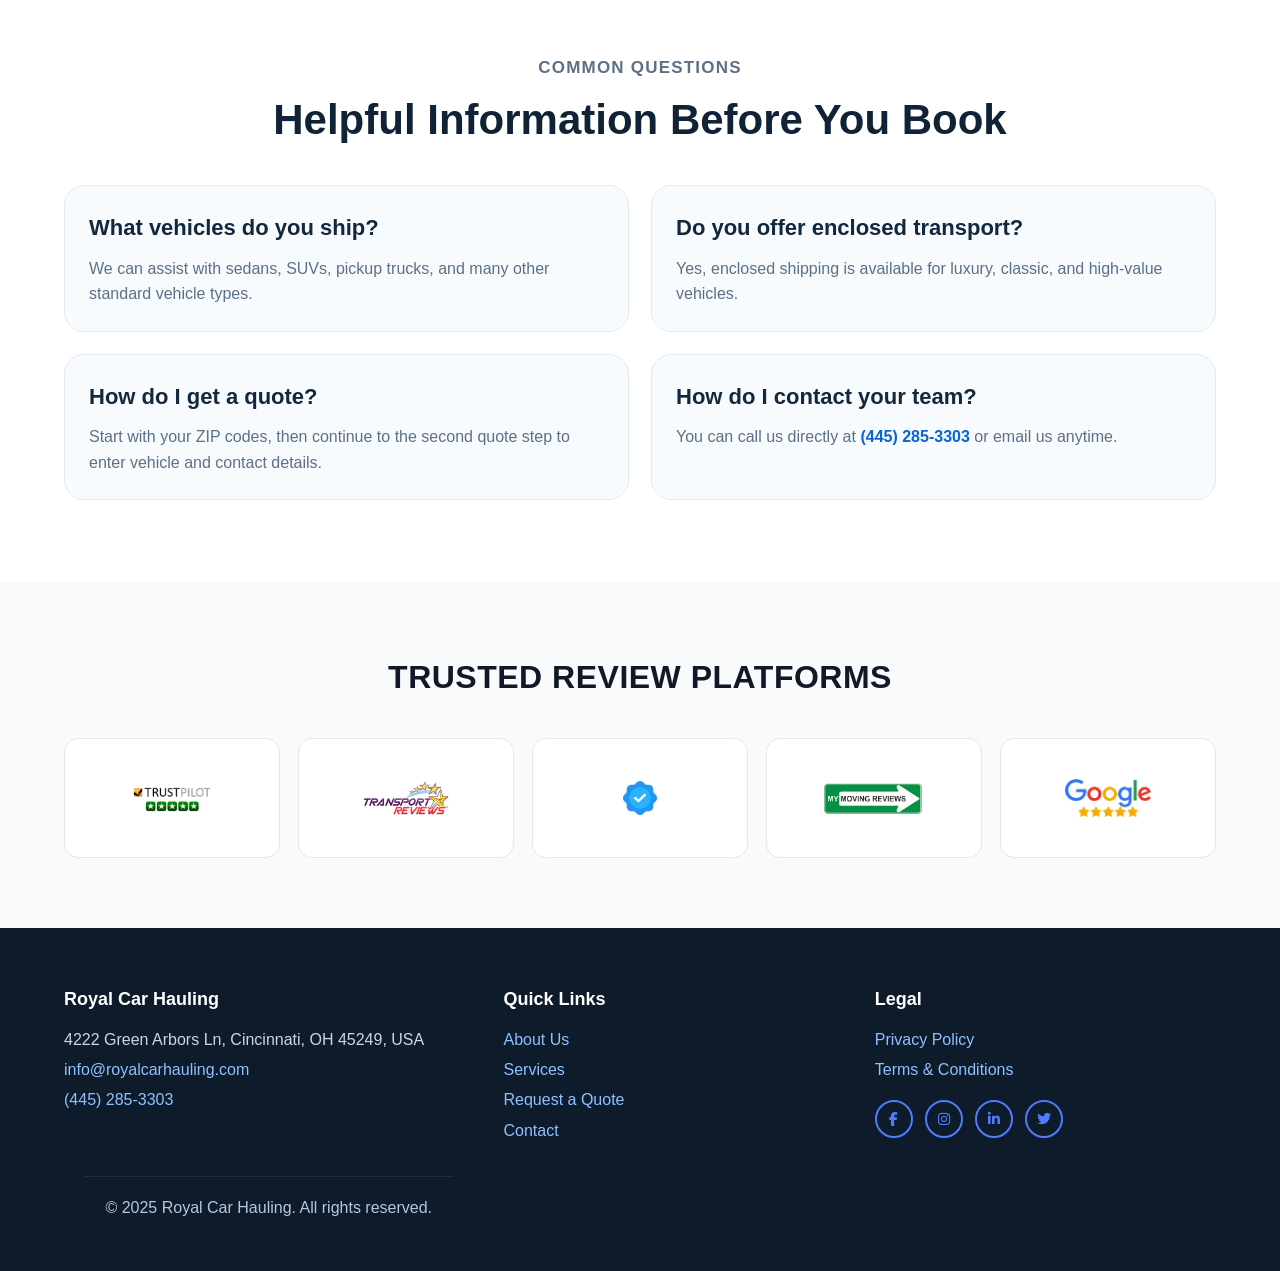
==== commit a51a450c: "Update index.html" ====
--- a/index.html
+++ b/index.html
@@ -112,13 +112,6 @@
             <div class="form-group">
               <label for="toState">Delivery State</label>
               <input id="toState" name="deliveryState" type="text" placeholder="State" readonly>
-            </div>
-          </div>
-
-           <div class="form-row">
-            <div class="form-group form-group-full">
-              <label for="phone">Phone Number</label>
-              <input id="phone" name="phone" type="tel" placeholder="Enter Phone Number" required>
             </div>
           </div>
 
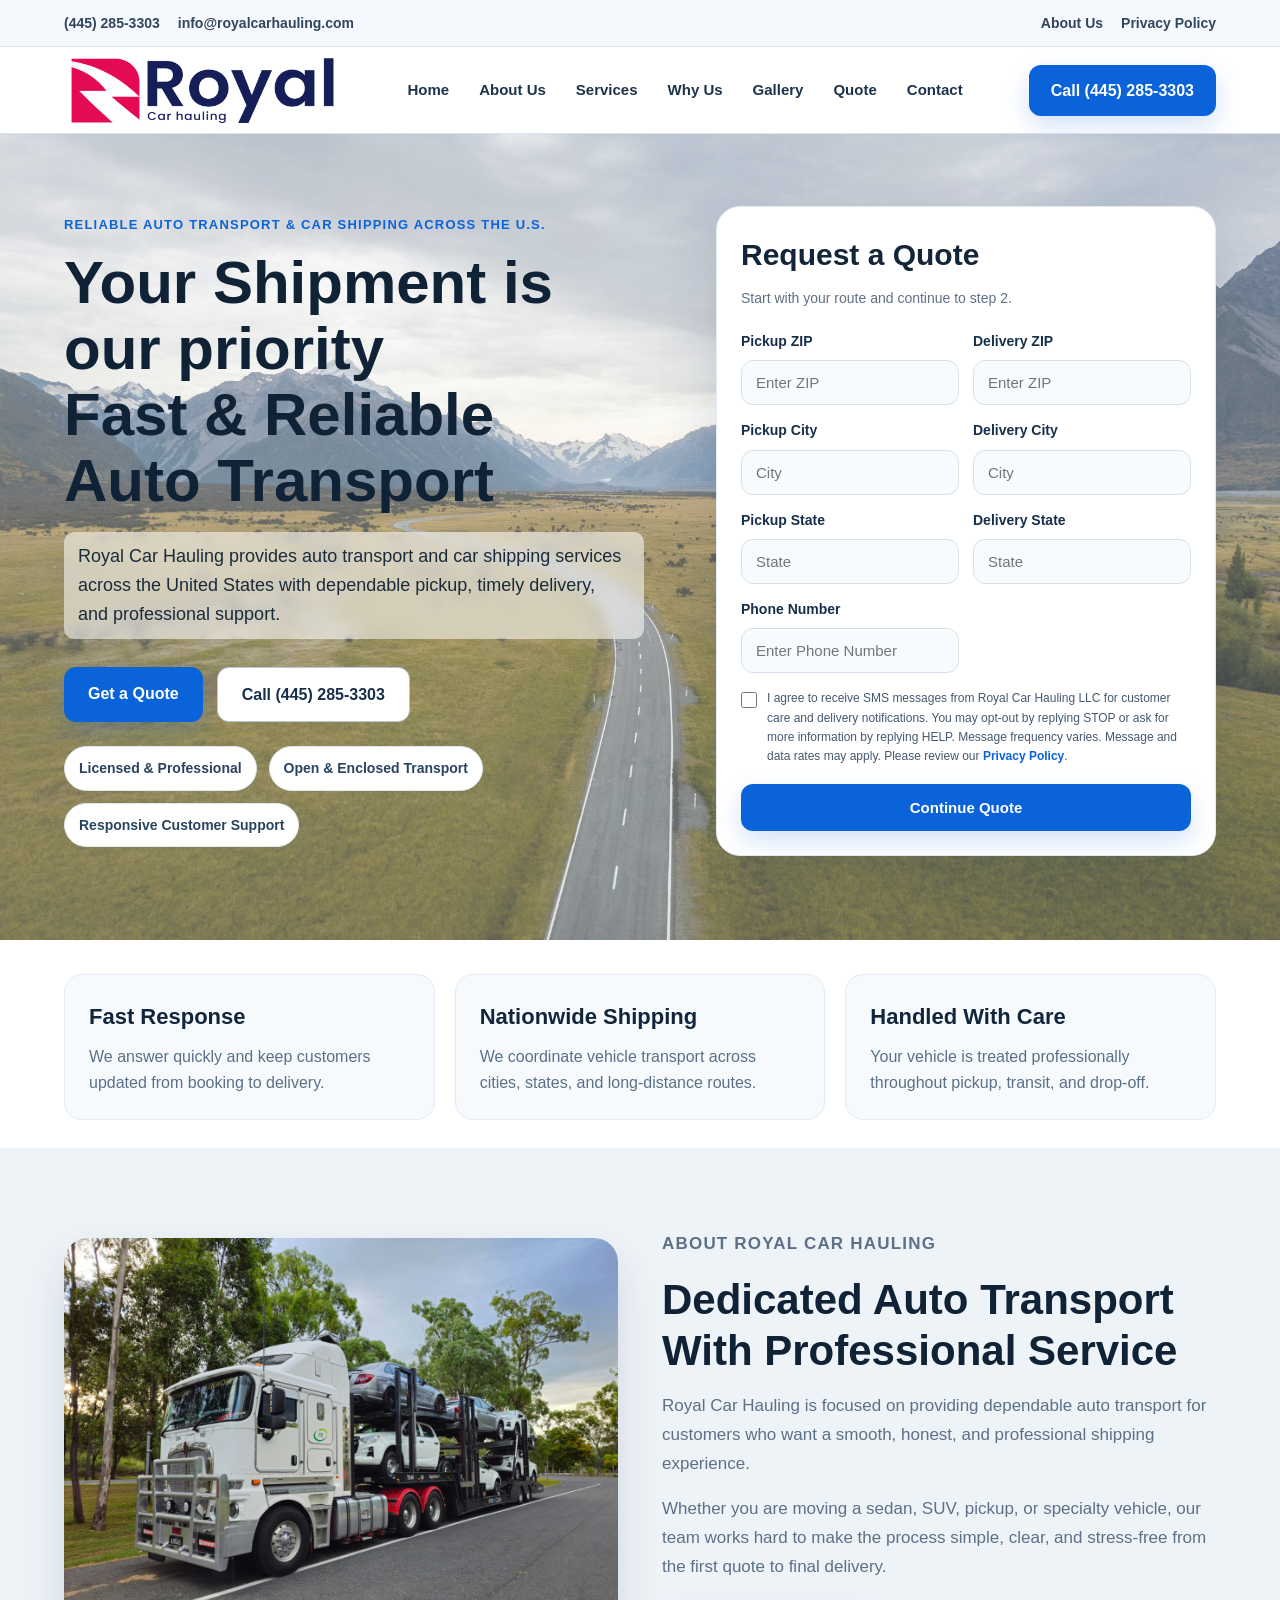
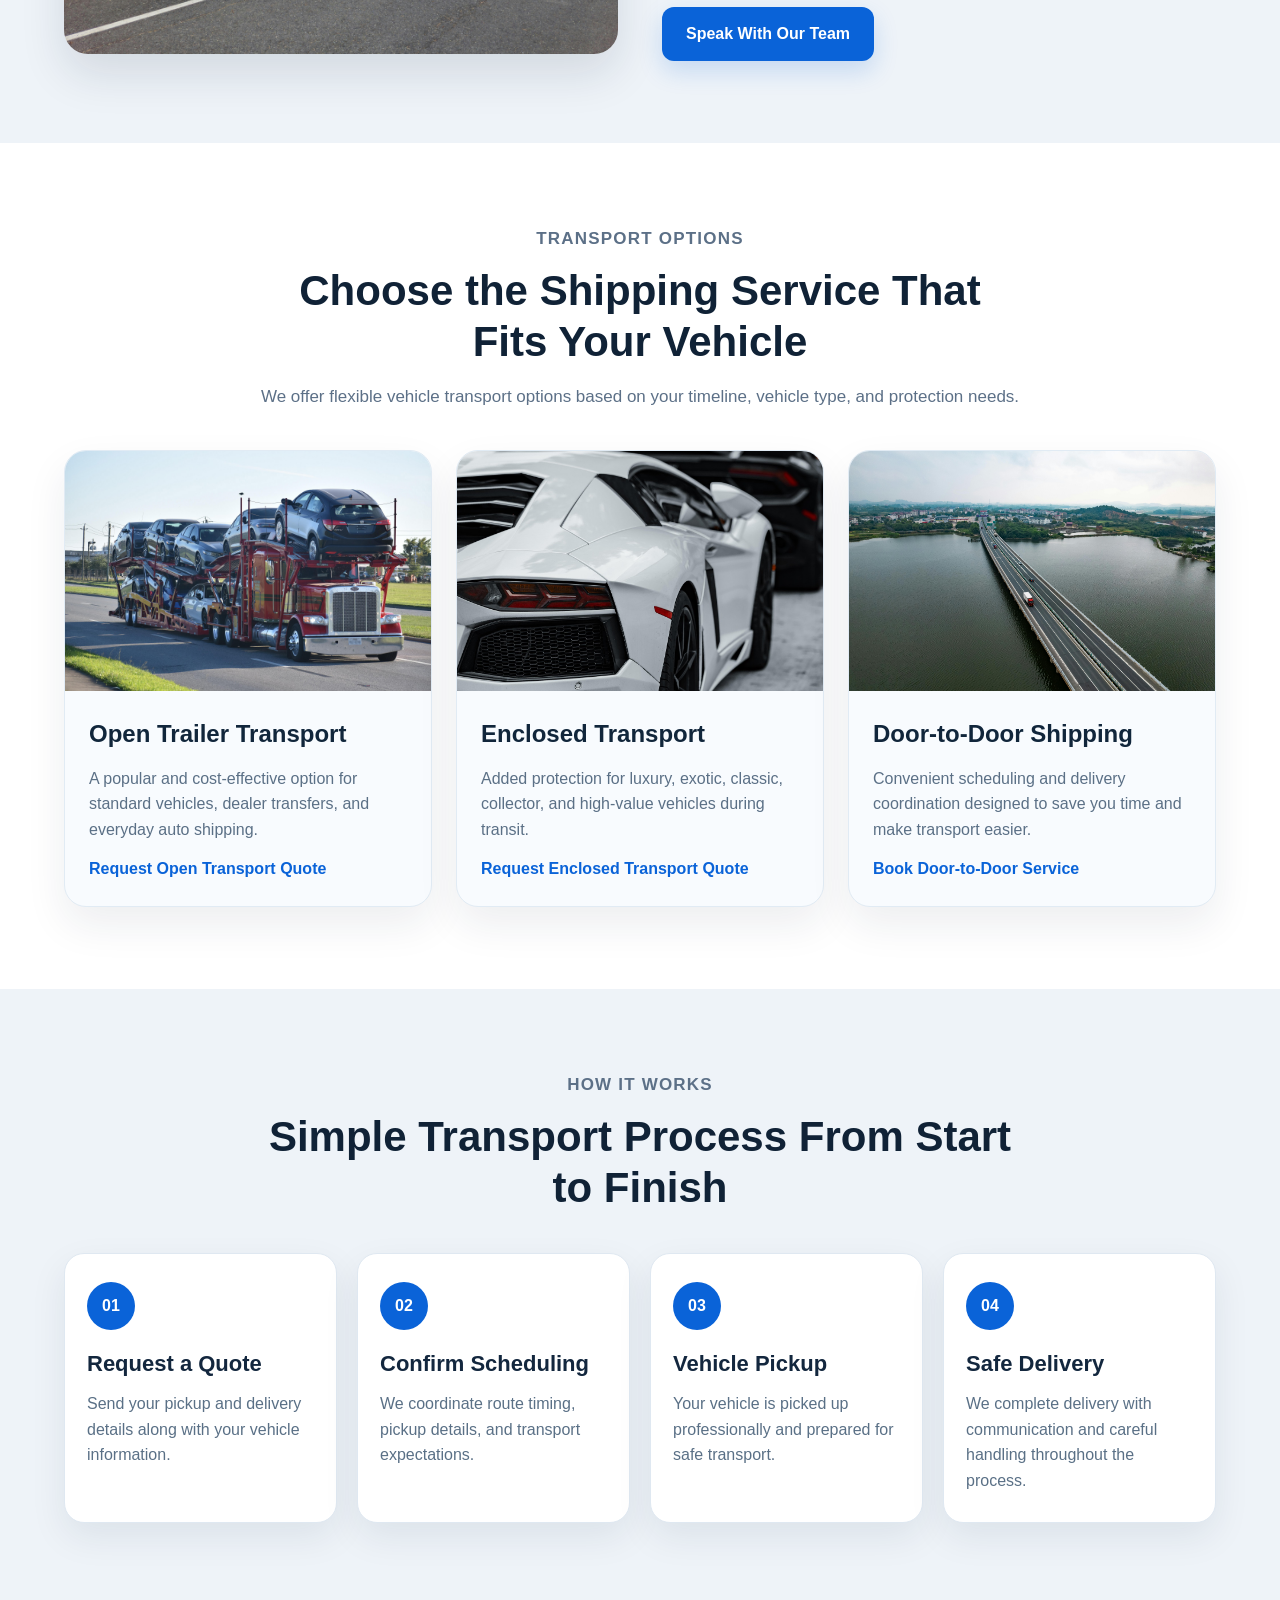
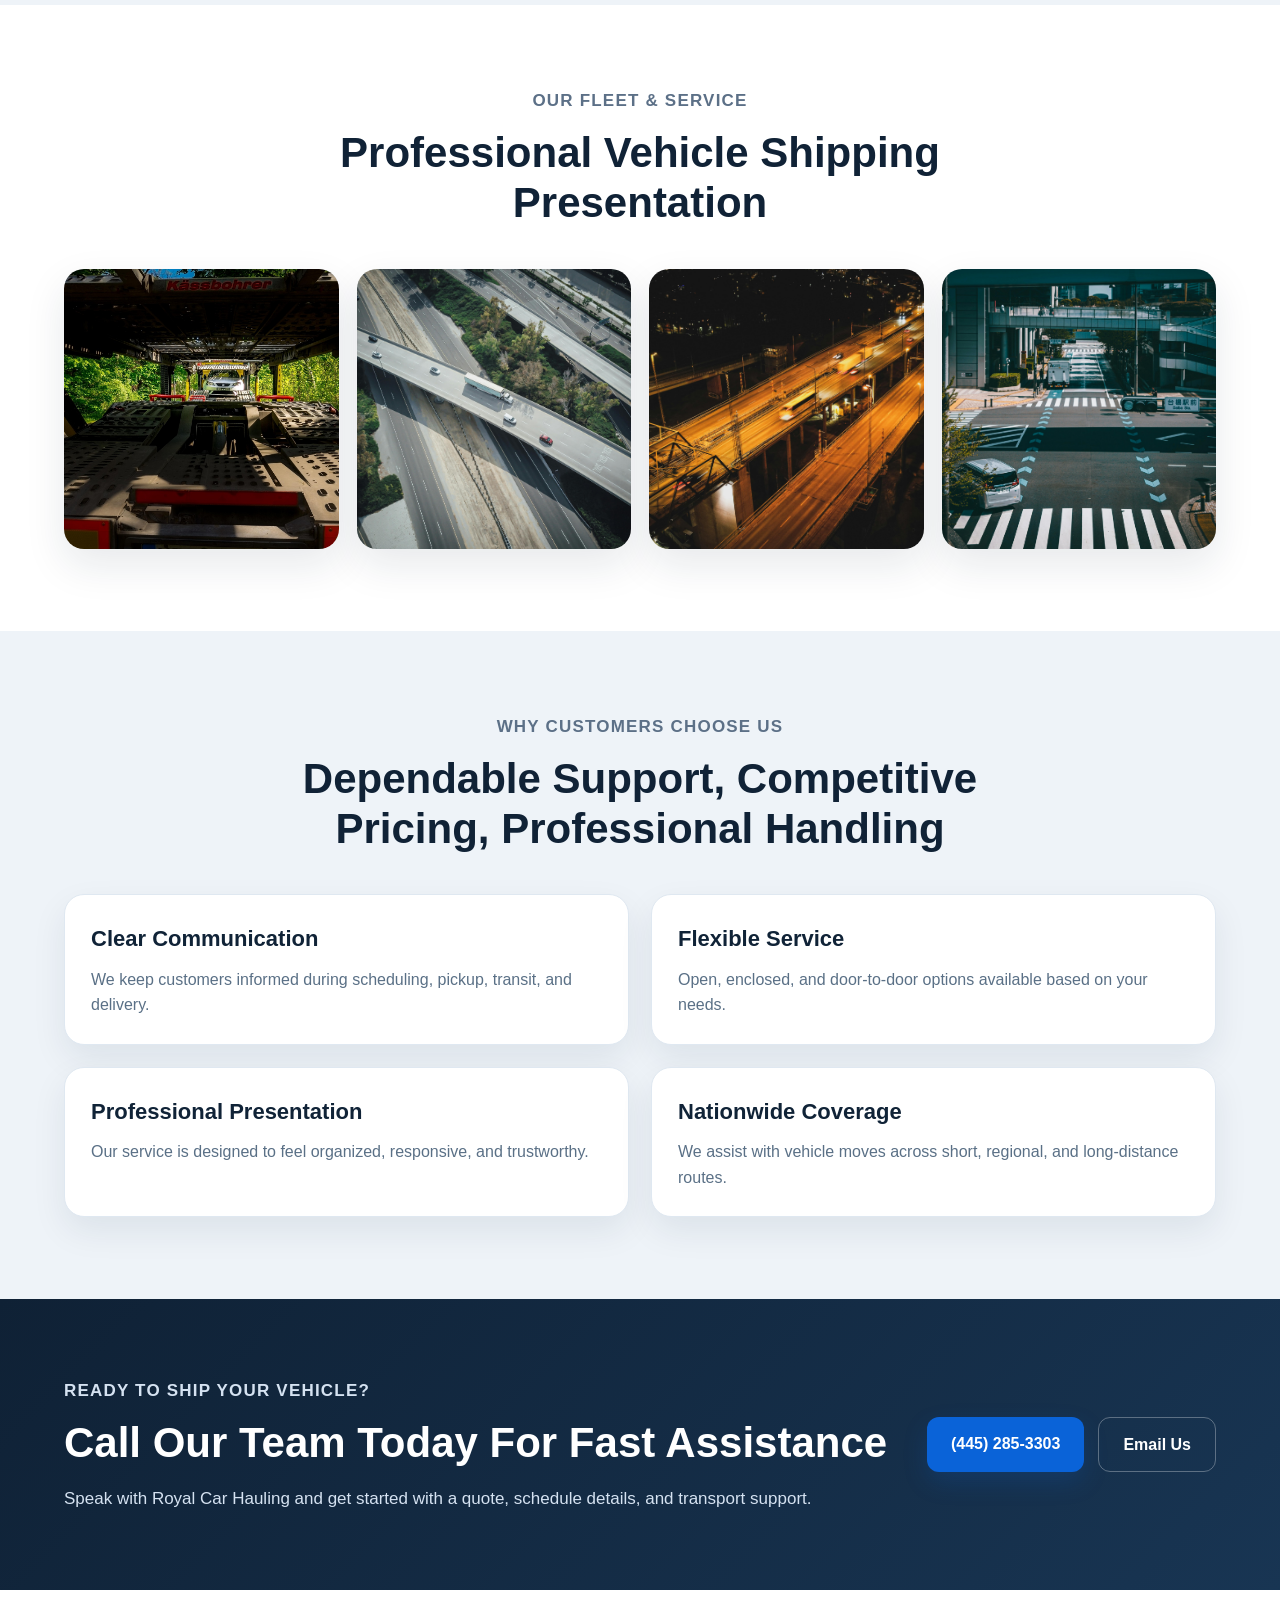
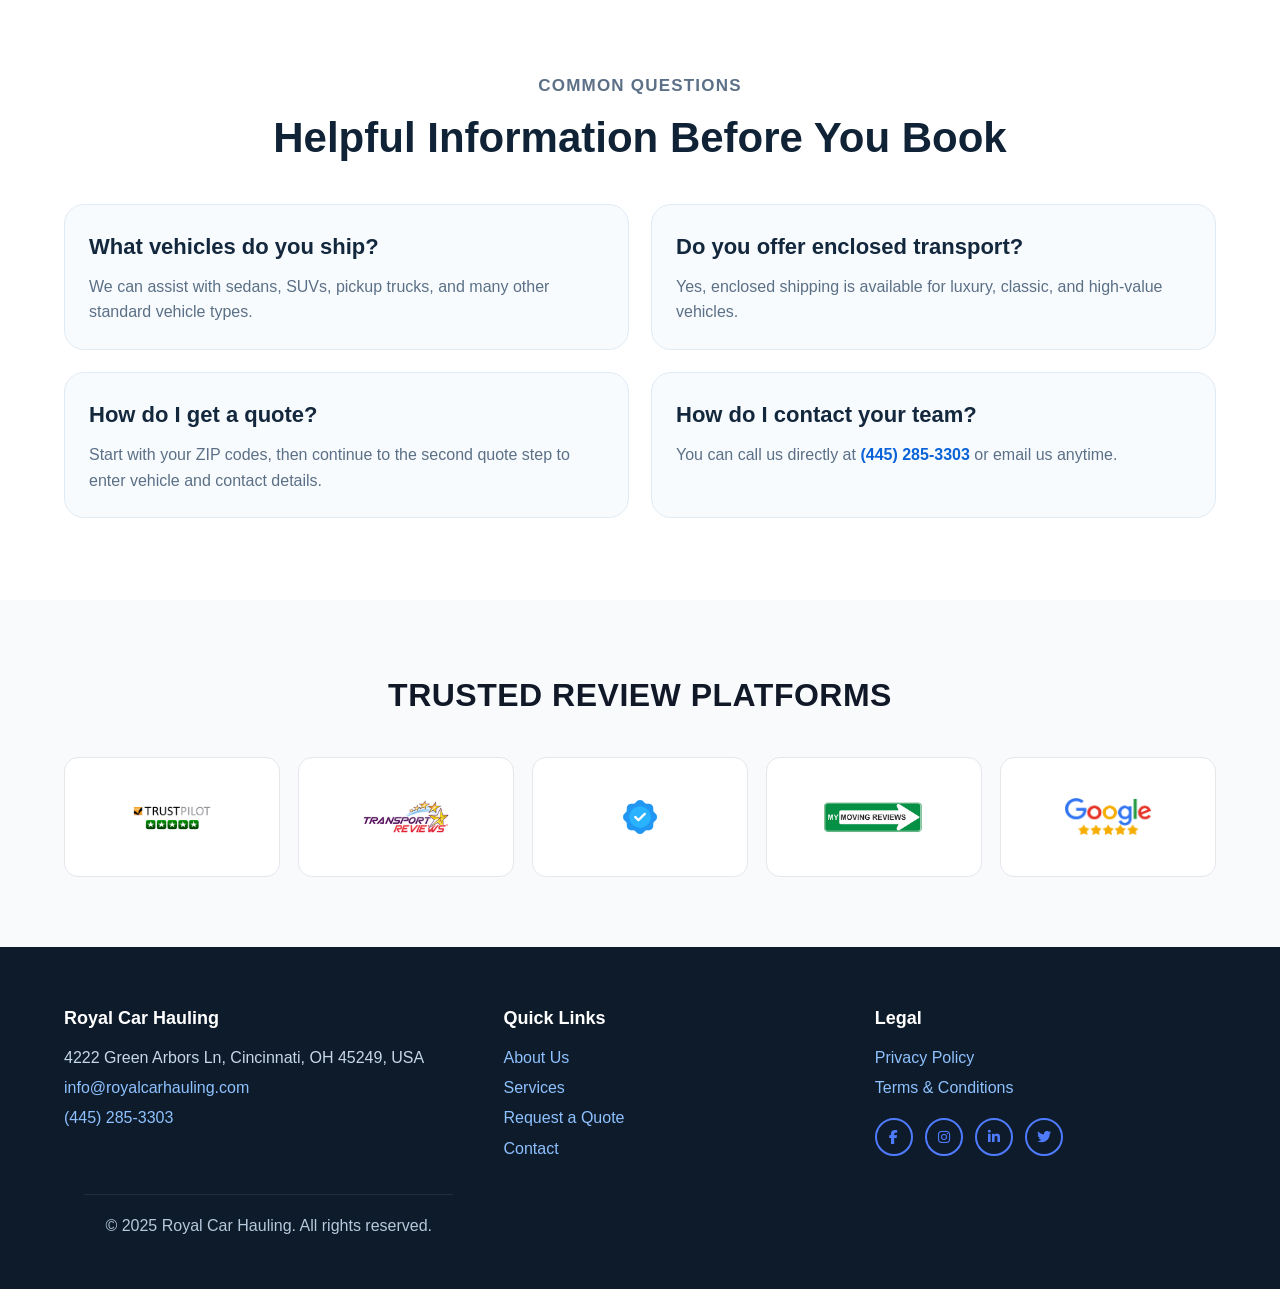
==== commit 240e9fd9: "Update index.html" ====
--- a/index.html
+++ b/index.html
@@ -112,6 +112,13 @@
             <div class="form-group">
               <label for="toState">Delivery State</label>
               <input id="toState" name="deliveryState" type="text" placeholder="State" readonly>
+            </div>
+          </div>
+
+          <div class="form-row">
+            <div class="form-group form-group-full">
+              <label for="phone">Phone Number</label>
+              <input id="phone" name="phone" type="tel" placeholder="Enter Phone Number" required>
             </div>
           </div>
 
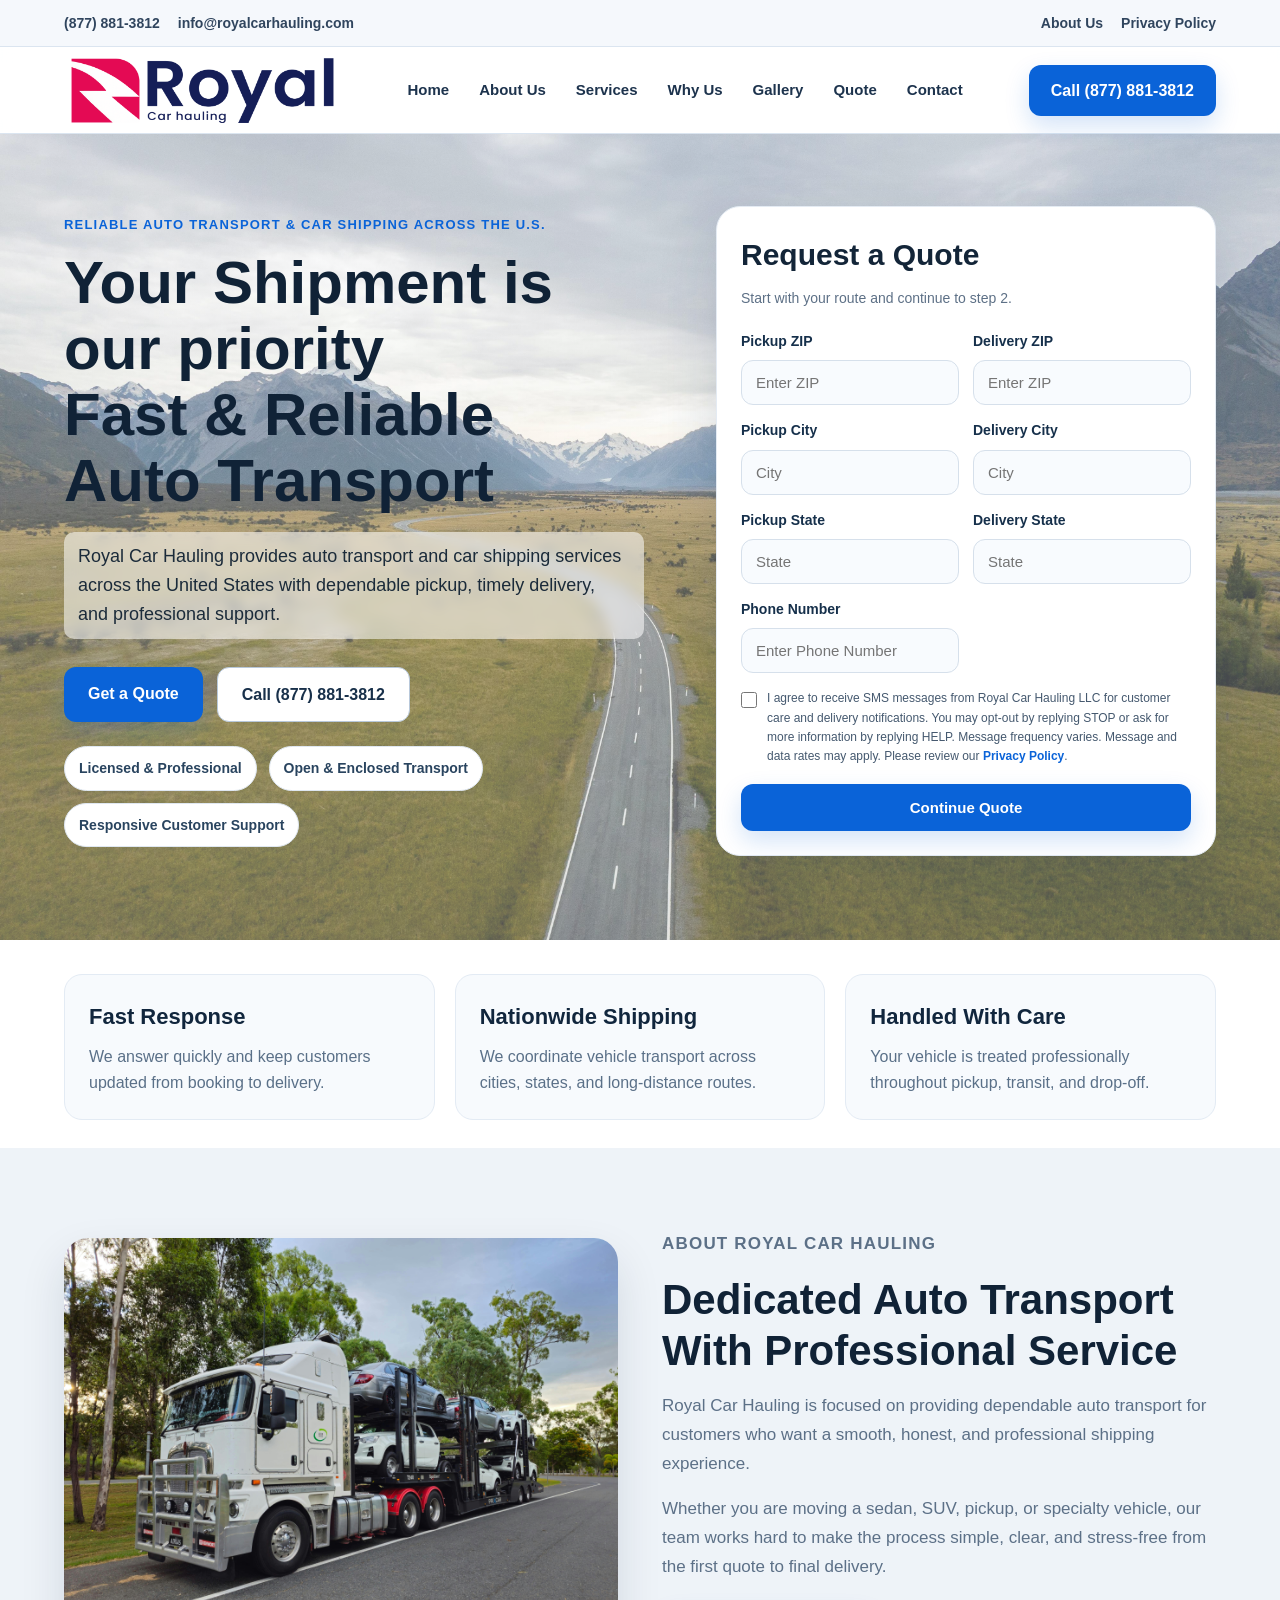
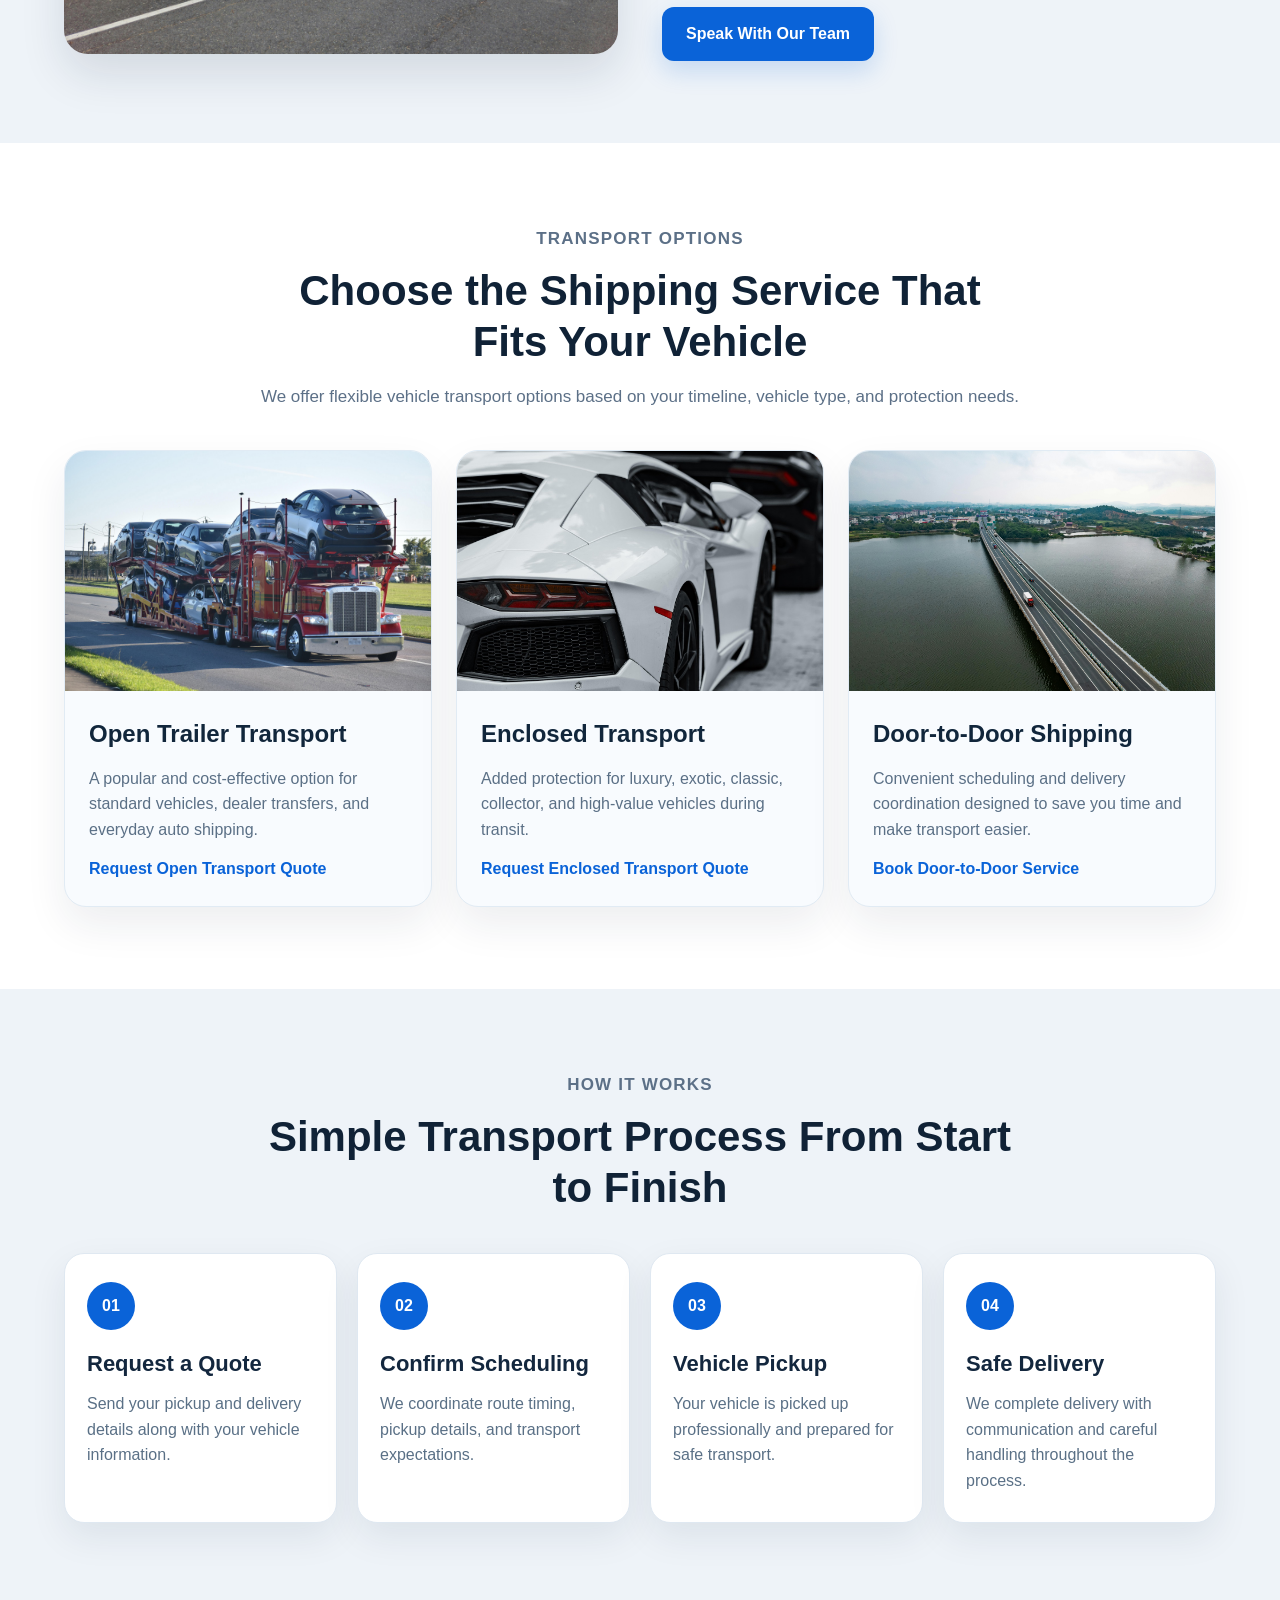
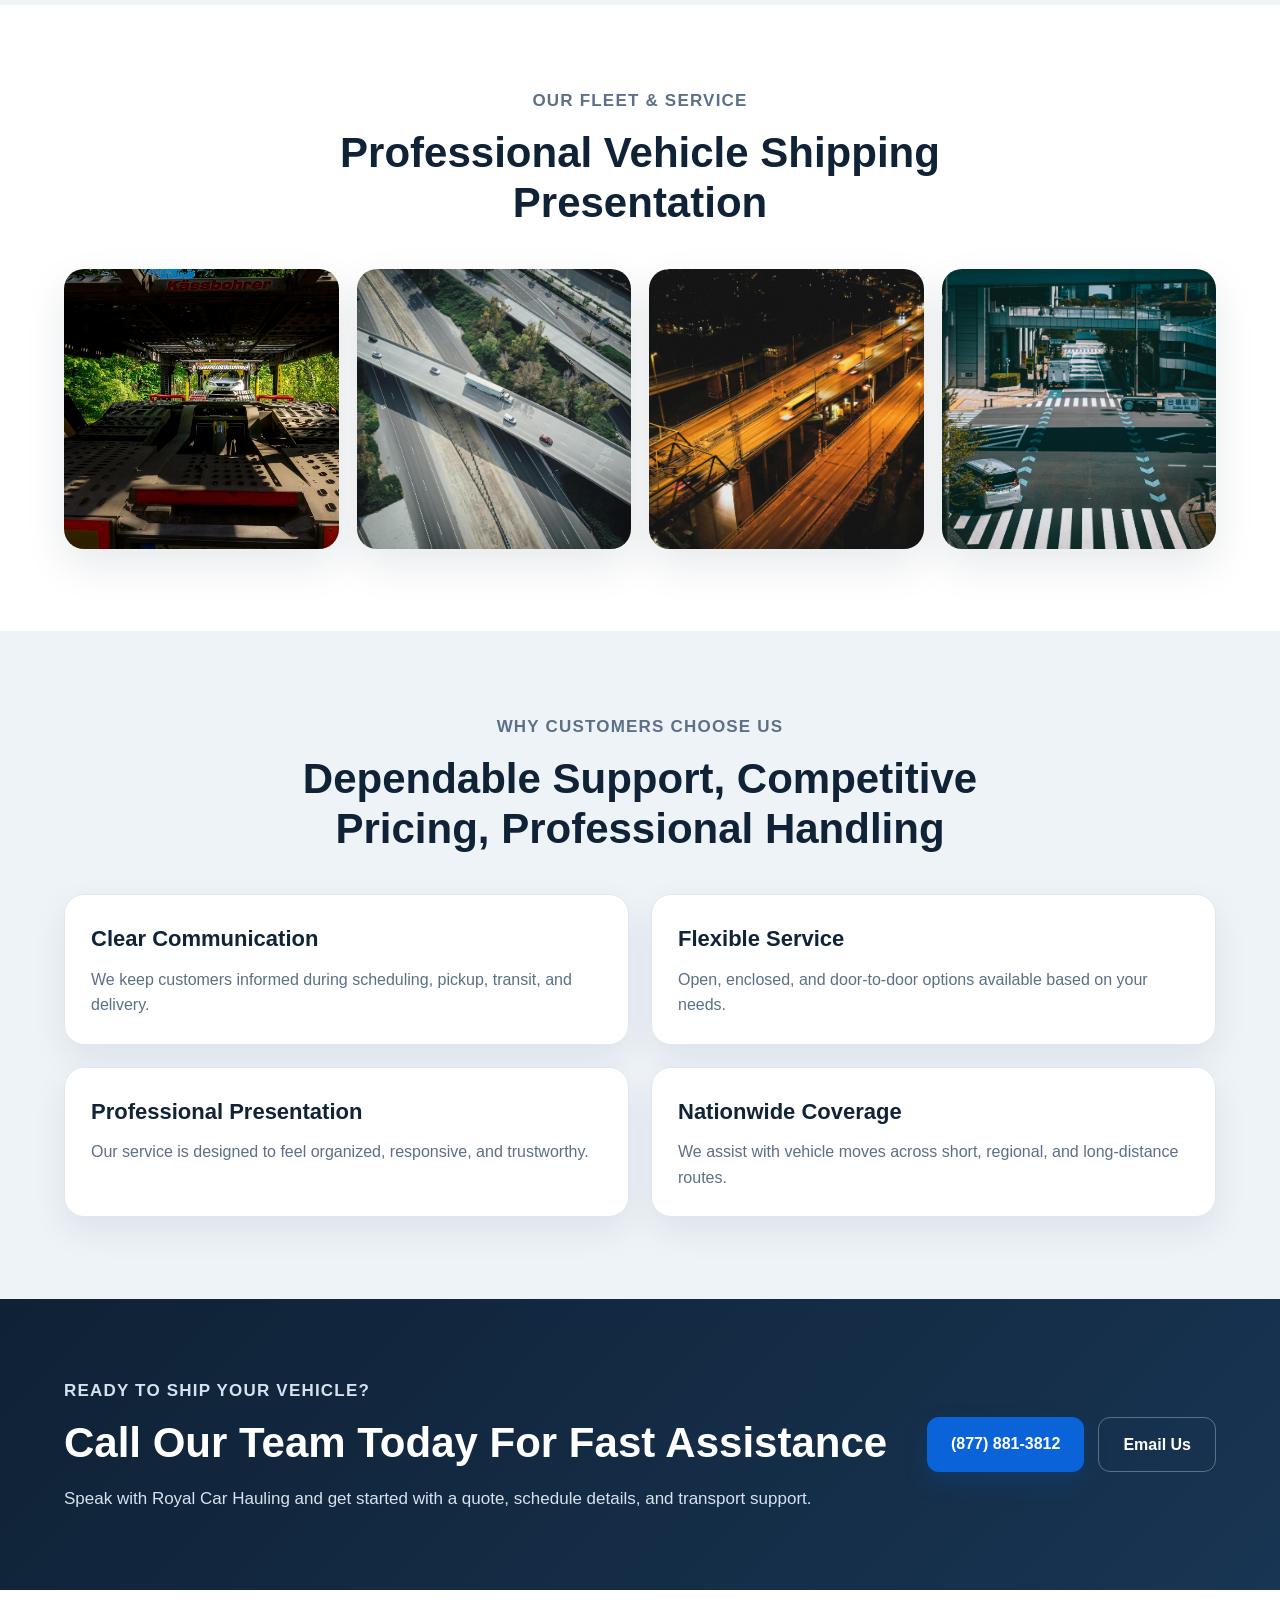
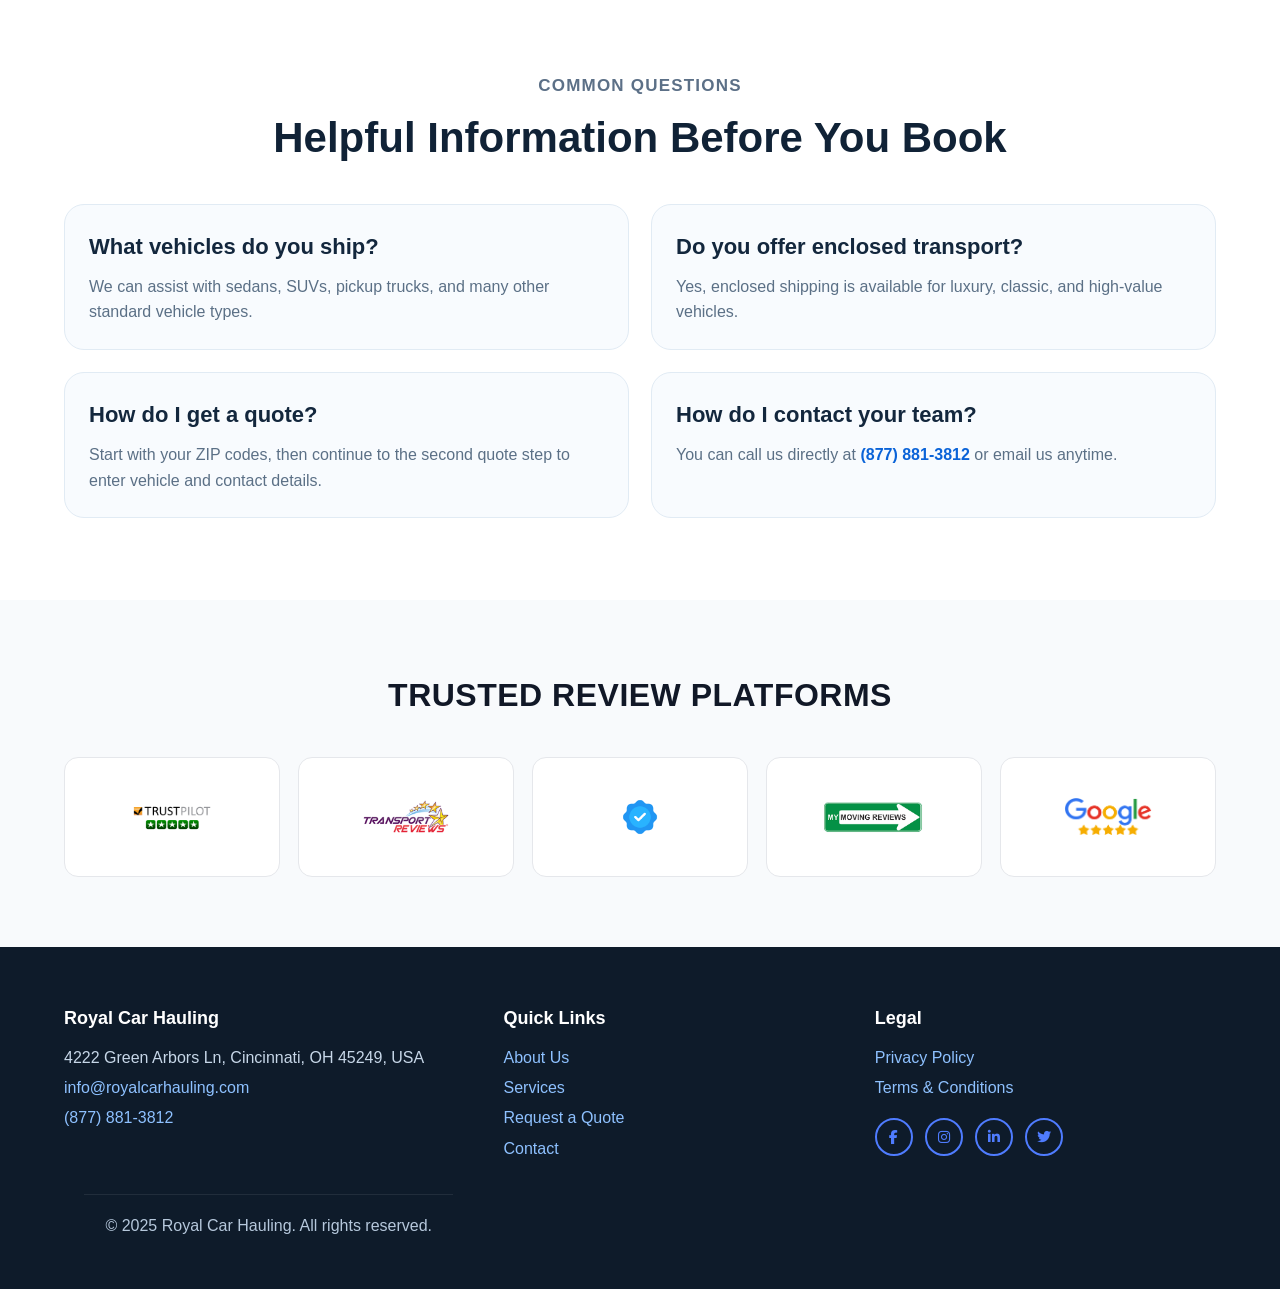
==== commit 20100533: "Update index.html" ====
--- a/index.html
+++ b/index.html
@@ -20,7 +20,7 @@
   <div class="top-bar">
     <div class="container top-bar-inner">
       <div class="top-left-links">
-        <a href="tel:4452853303" class="top-contact">(445) 285-3303</a>
+        <a href="tel:8778813812" class="top-contact">(877) 881-3812</a>
         <a href="mailto:info@royalcarhauling.com" class="top-contact">info@royalcarhauling.com</a>
       </div>
       <div class="top-right-links">
@@ -46,7 +46,7 @@
         <a href="#contact">Contact</a>
       </nav>
 
-      <a href="tel:4452853303" class="call-btn">Call (445) 285-3303</a>
+      <a href="tel:8778113812" class="call-btn">Call (877) 881-3812</a>
     </div>
   </header>
 
@@ -64,7 +64,7 @@
 
         <div class="hero-buttons">
           <a href="#quote" class="primary-btn">Get a Quote</a>
-          <a href="tel:4452853303" class="secondary-btn">Call (445) 285-3303</a>
+          <a href="tel:8778813812" class="secondary-btn">Call (877) 881-3812</a>
         </div>
 
         <div class="hero-trust-list">
@@ -316,7 +316,7 @@
       </div>
 
       <div class="cta-band-buttons">
-        <a href="tel:4452853303" class="primary-btn">(445) 285-3303</a>
+        <a href="tel:8778813812" class="primary-btn">(877) 881-3812</a>
         <a href="mailto:info@royalcarhauling.com" class="secondary-btn dark-secondary">Email Us</a>
       </div>
     </div>
@@ -347,7 +347,7 @@
 
         <div class="faq-card">
           <h3>How do I contact your team?</h3>
-          <p>You can call us directly at <a href="tel:4452853303">(445) 285-3303</a> or email us anytime.</p>
+          <p>You can call us directly at <a href="tel:8778813812">(877) 881-3812</a> or email us anytime.</p>
         </div>
       </div>
     </div>
@@ -395,7 +395,7 @@
         <p class="footer-title">Royal Car Hauling</p>
         <p>4222 Green Arbors Ln, Cincinnati, OH 45249, USA</p>
         <p><a href="mailto:info@royalcarhauling.com">info@royalcarhauling.com</a></p>
-        <p><a href="tel:4452853303">(445) 285-3303</a></p>
+        <p><a href="tel:8778813812">(877) 881-3812</a></p>
       </div>
 
       <div class="footer-col">
@@ -412,12 +412,20 @@
     <p><a href="privacy.html">Privacy Policy</a></p>
     <p><a href="terms.html">Terms & Conditions</a></p>
 
-    <div class="social-icons">
-        <a href="#"><i class="fab fa-facebook-f"></i></a>
-        <a href="#"><i class="fab fa-instagram"></i></a>
-        <a href="#"><i class="fab fa-linkedin-in"></i></a>
-        <a href="#"><i class="fab fa-twitter"></i></a>
-    </div>
+   <div class="social-icons">
+    <a href="https://www.facebook.com/profile.php?id=61589104476980" target="_blank">
+        <i class="fab fa-facebook-f"></i>
+    </a>
+    <a href="https://www.instagram.com/royal_carhauling/" target="_blank">
+        <i class="fab fa-instagram"></i>
+    </a>
+    <a href="#" target="_blank">
+        <i class="fab fa-linkedin-in"></i>
+    </a>
+    <a href="#" target="_blank">
+        <i class="fab fa-twitter"></i>
+    </a>
+</div>
     </div>
 
     <div class="container footer-bottom">
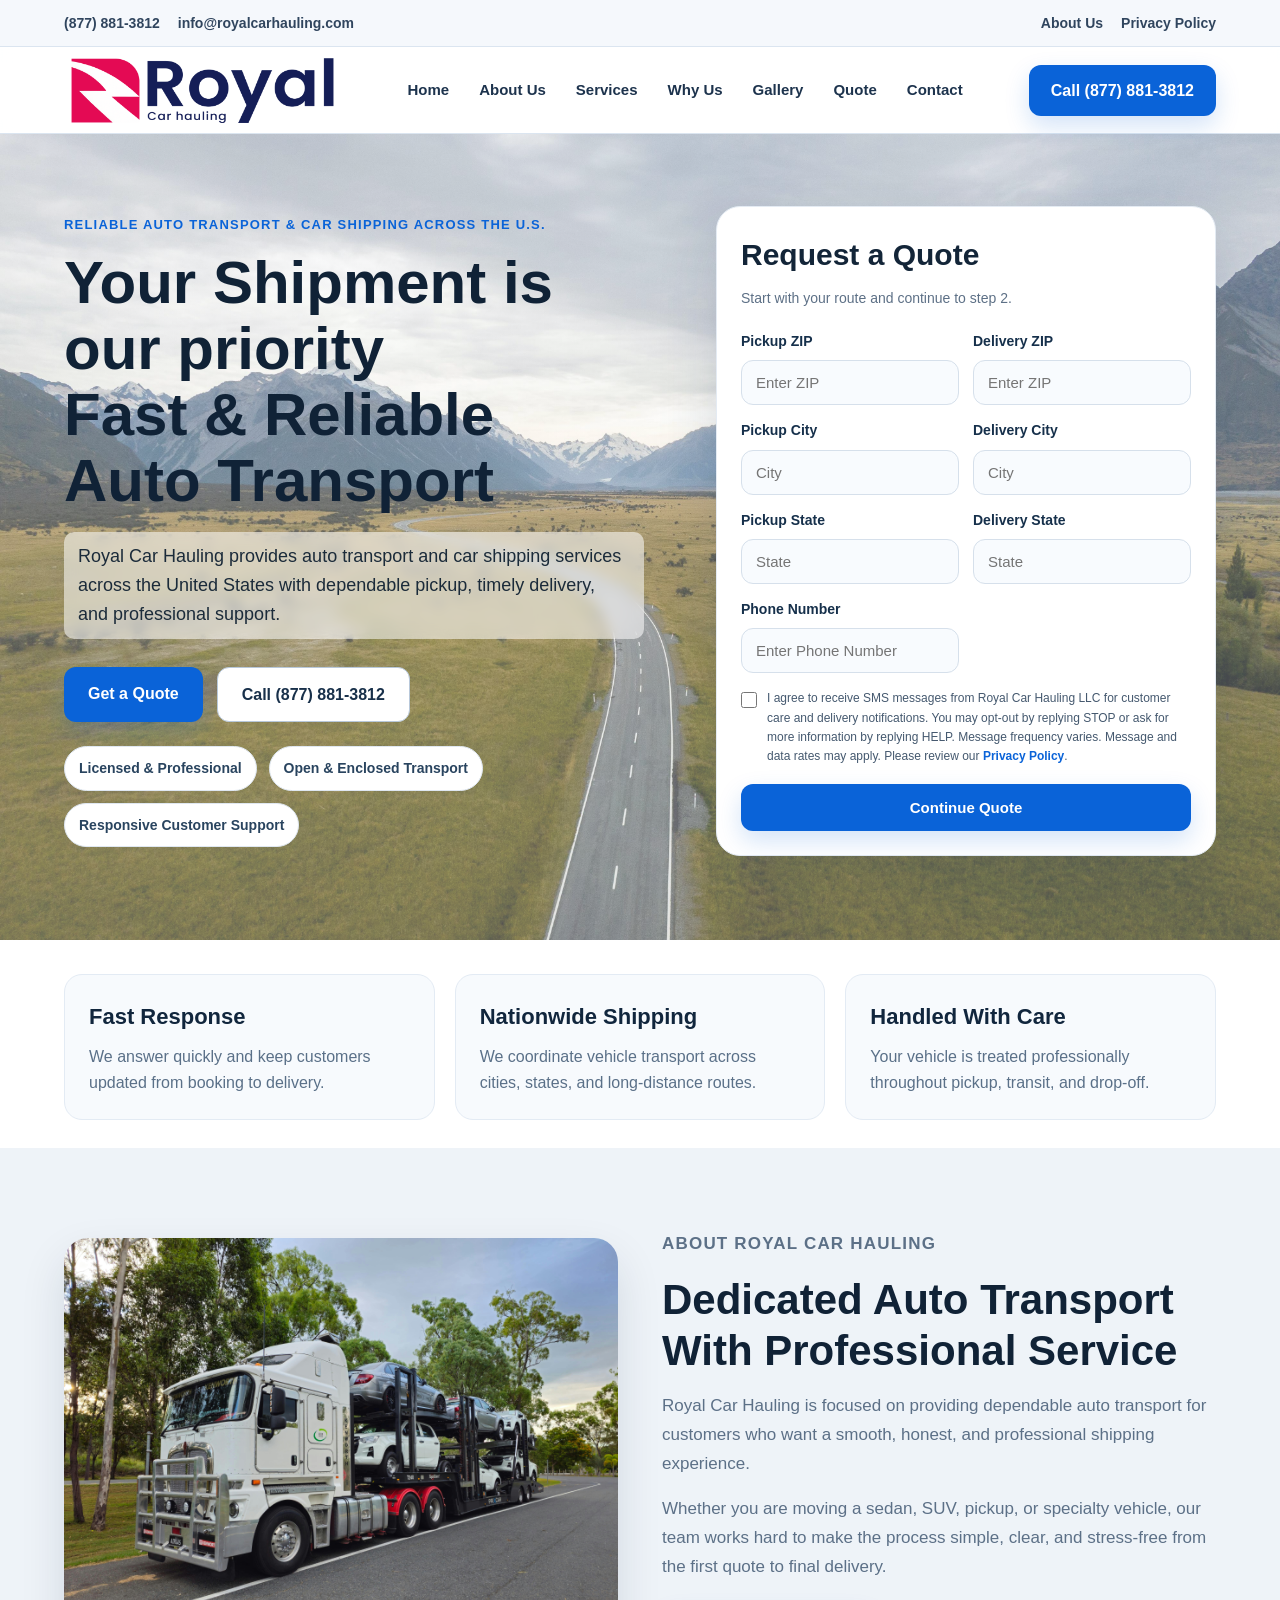
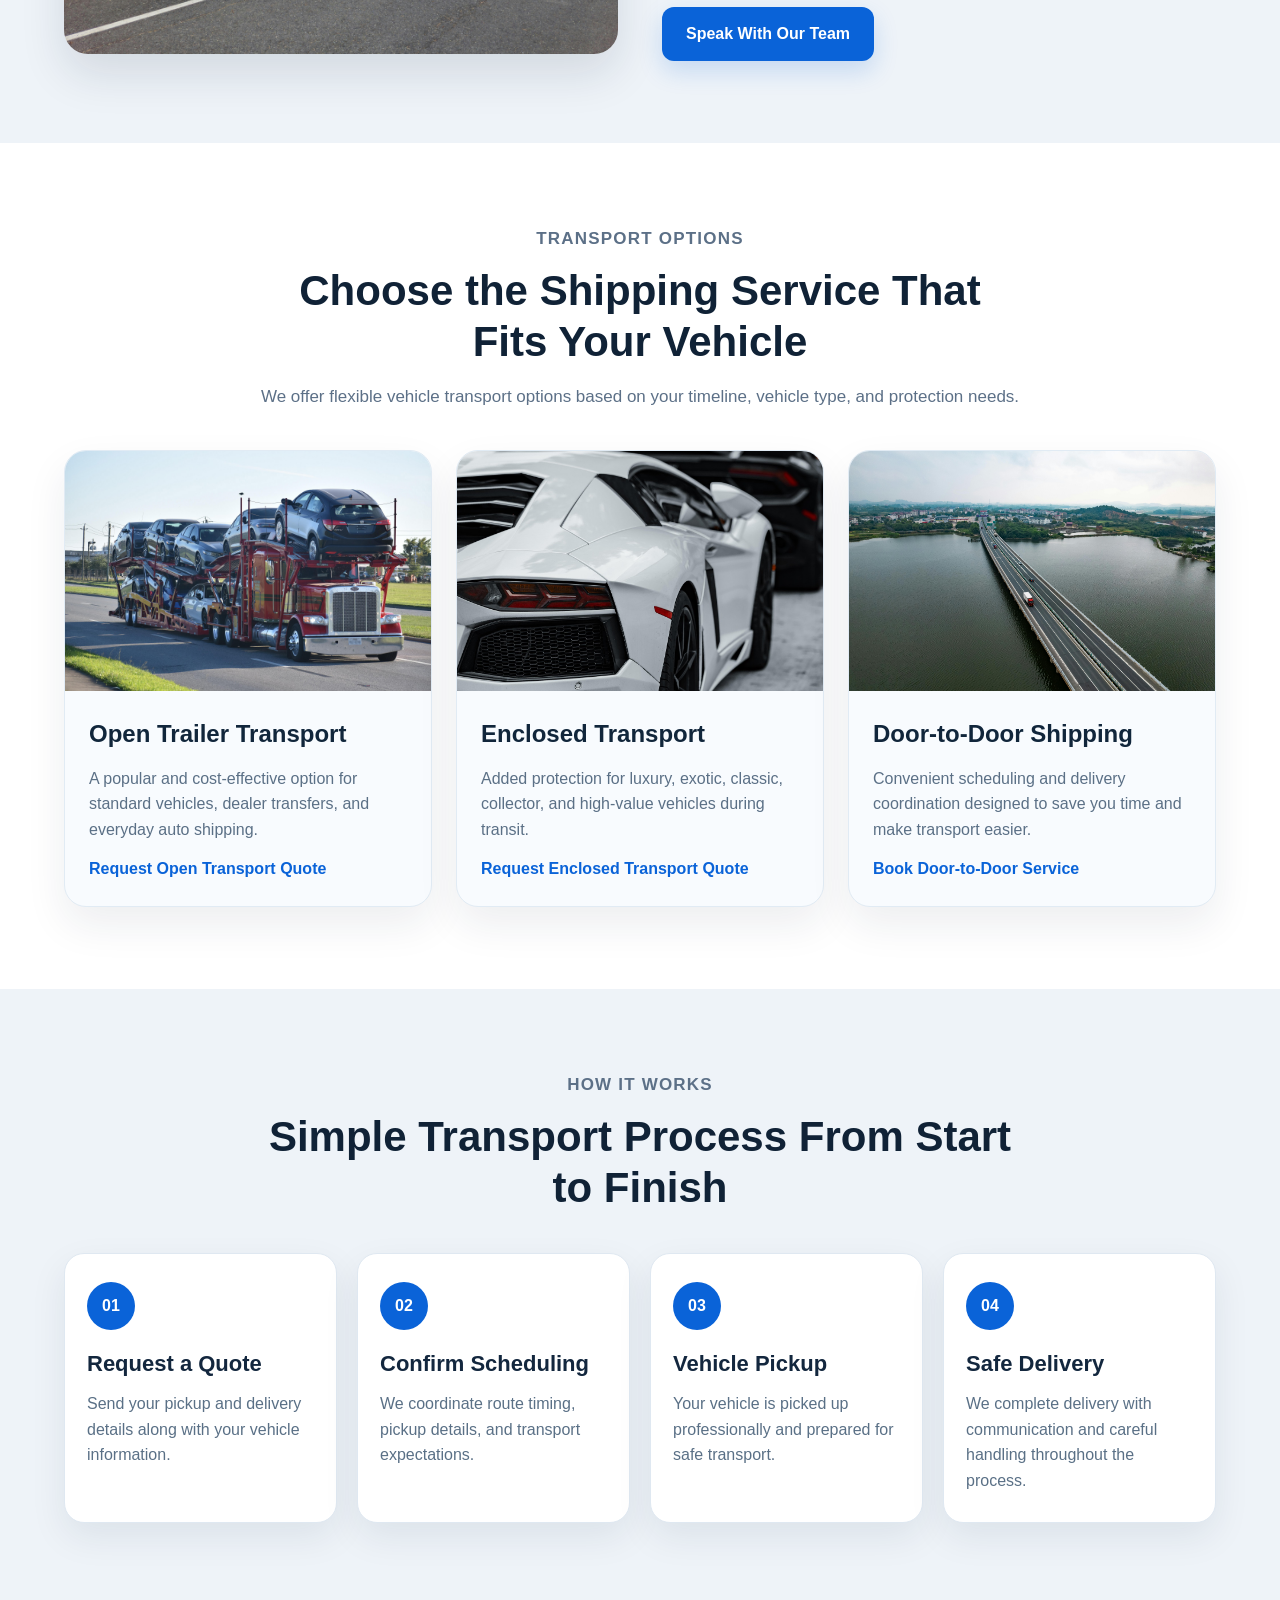
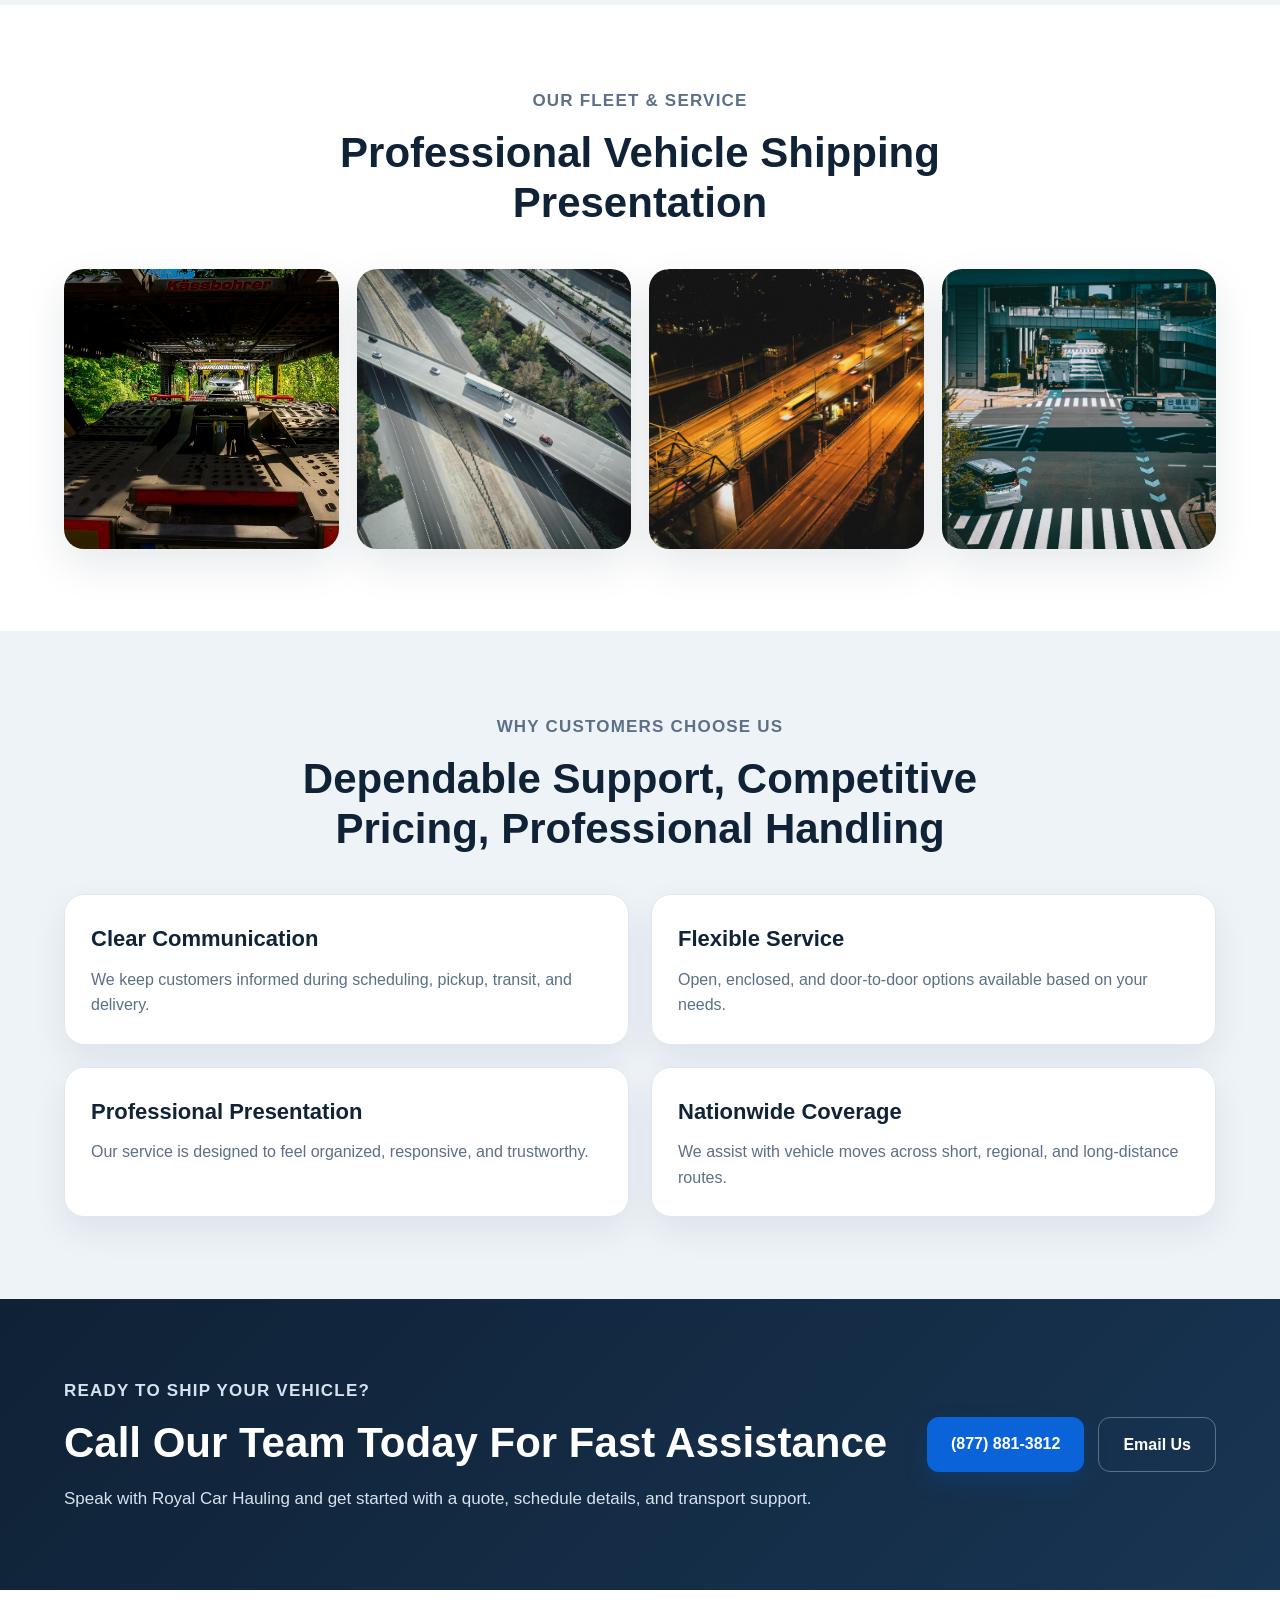
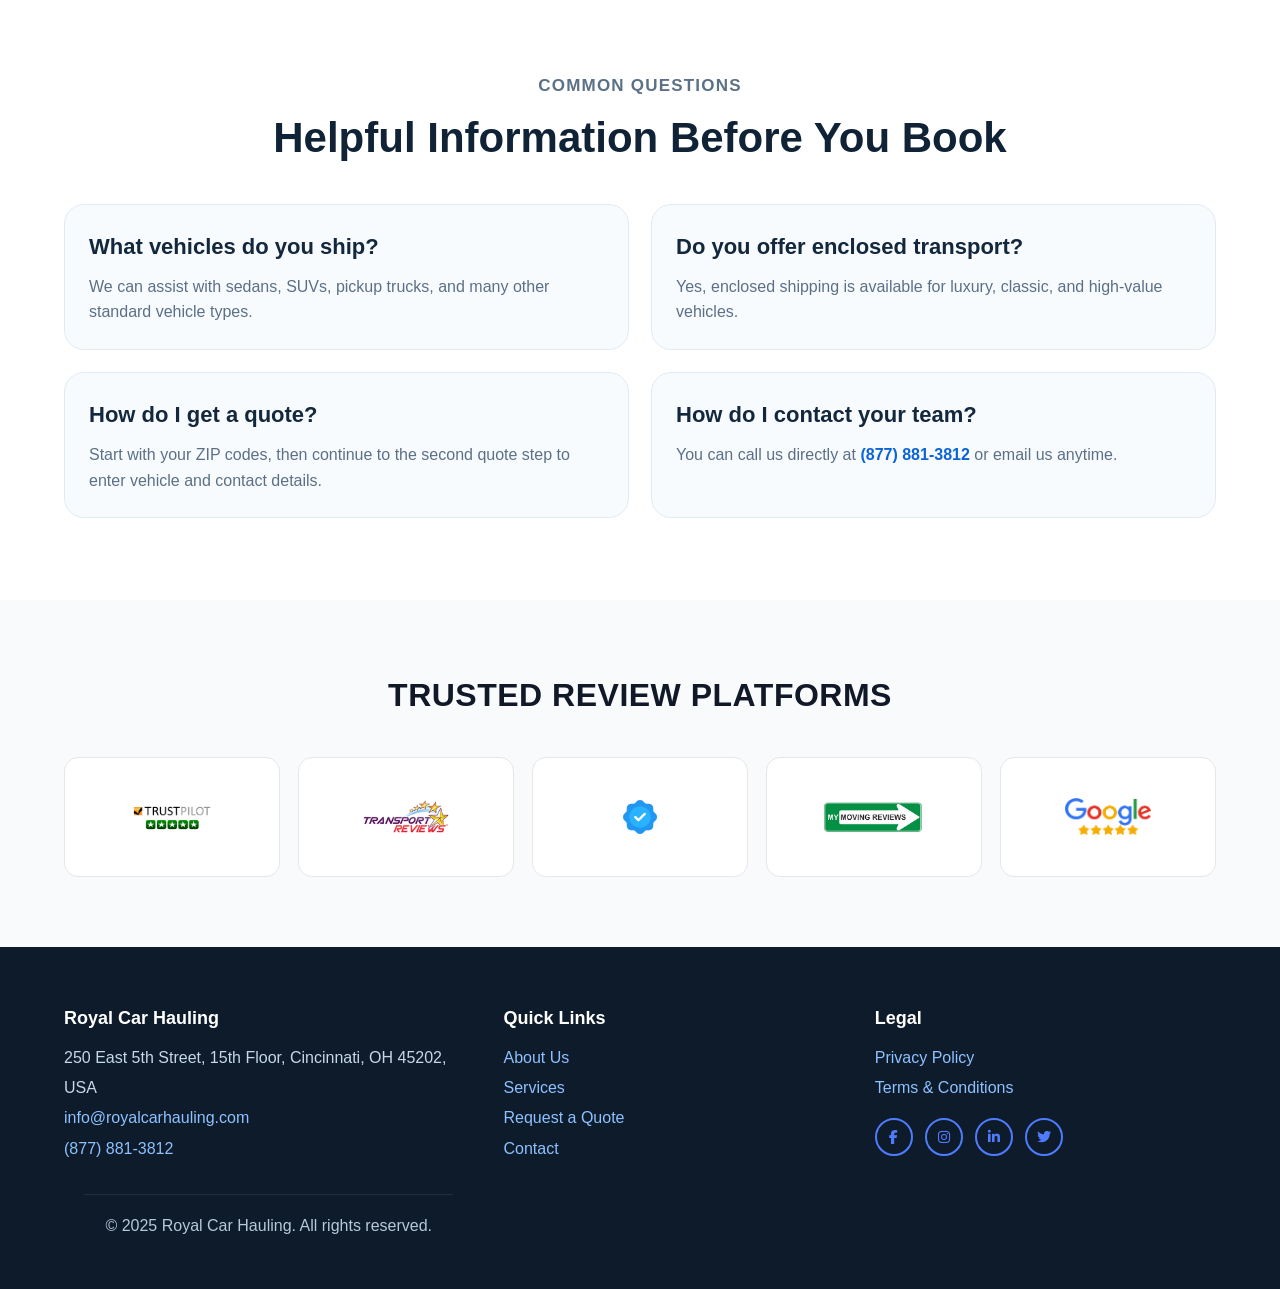
==== commit 245d01d4: "Update index.html" ====
--- a/index.html
+++ b/index.html
@@ -393,7 +393,7 @@
     <div class="container footer-grid">
       <div class="footer-col">
         <p class="footer-title">Royal Car Hauling</p>
-        <p>4222 Green Arbors Ln, Cincinnati, OH 45249, USA</p>
+        <p>250 East 5th Street, 15th Floor, Cincinnati, OH 45202, USA</p>
         <p><a href="mailto:info@royalcarhauling.com">info@royalcarhauling.com</a></p>
         <p><a href="tel:8778813812">(877) 881-3812</a></p>
       </div>
